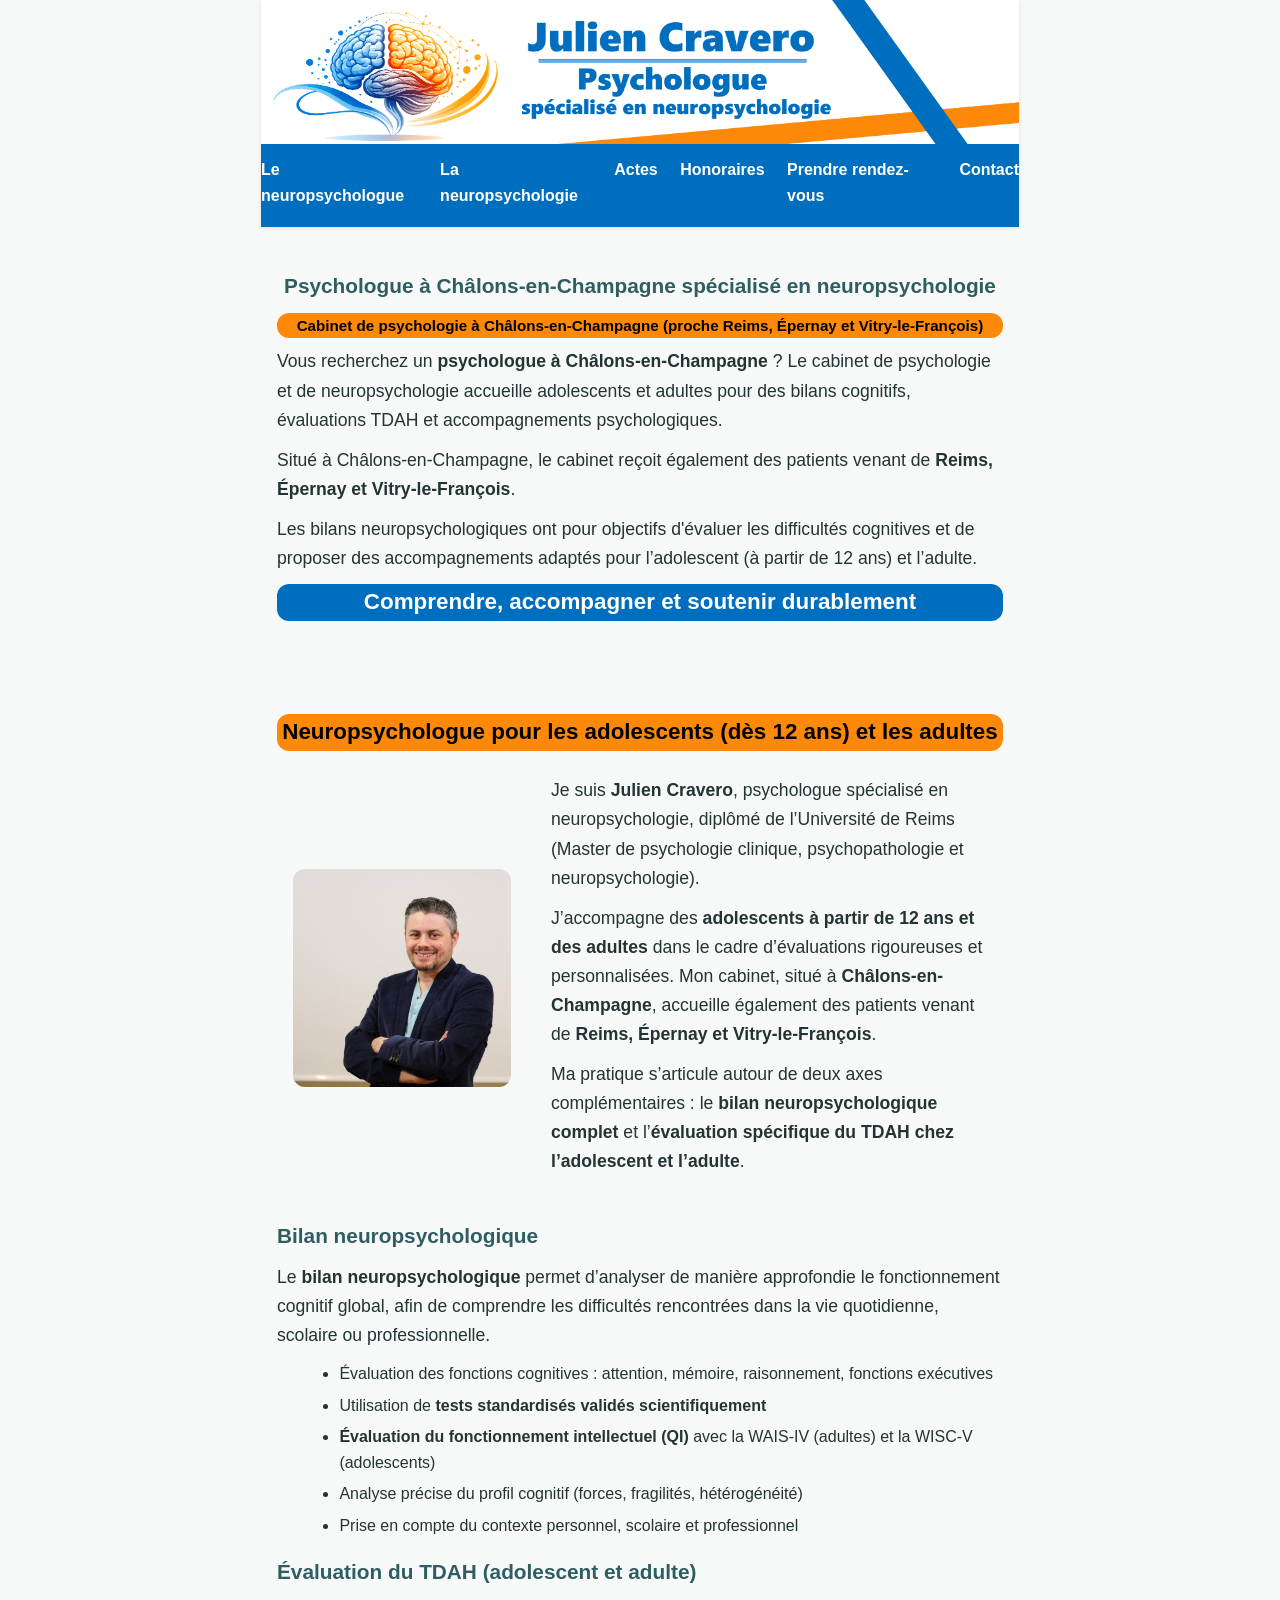
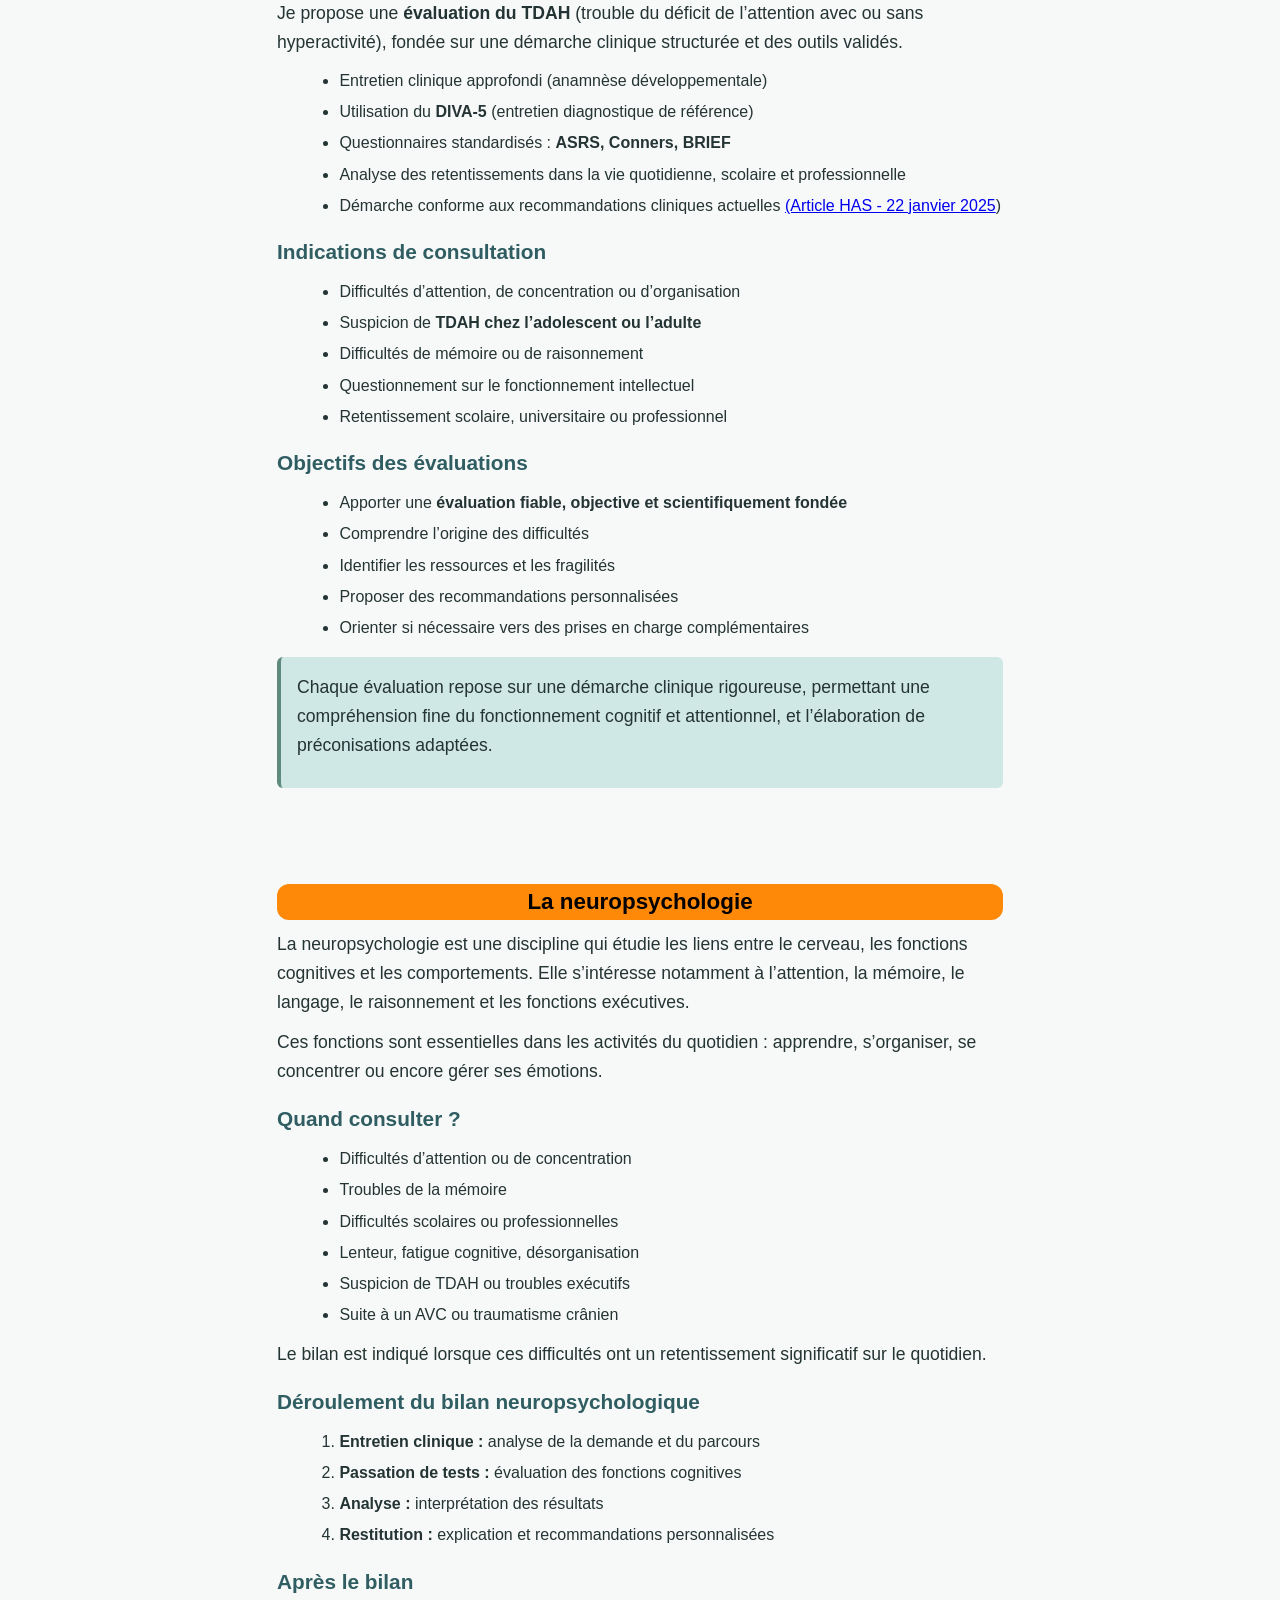
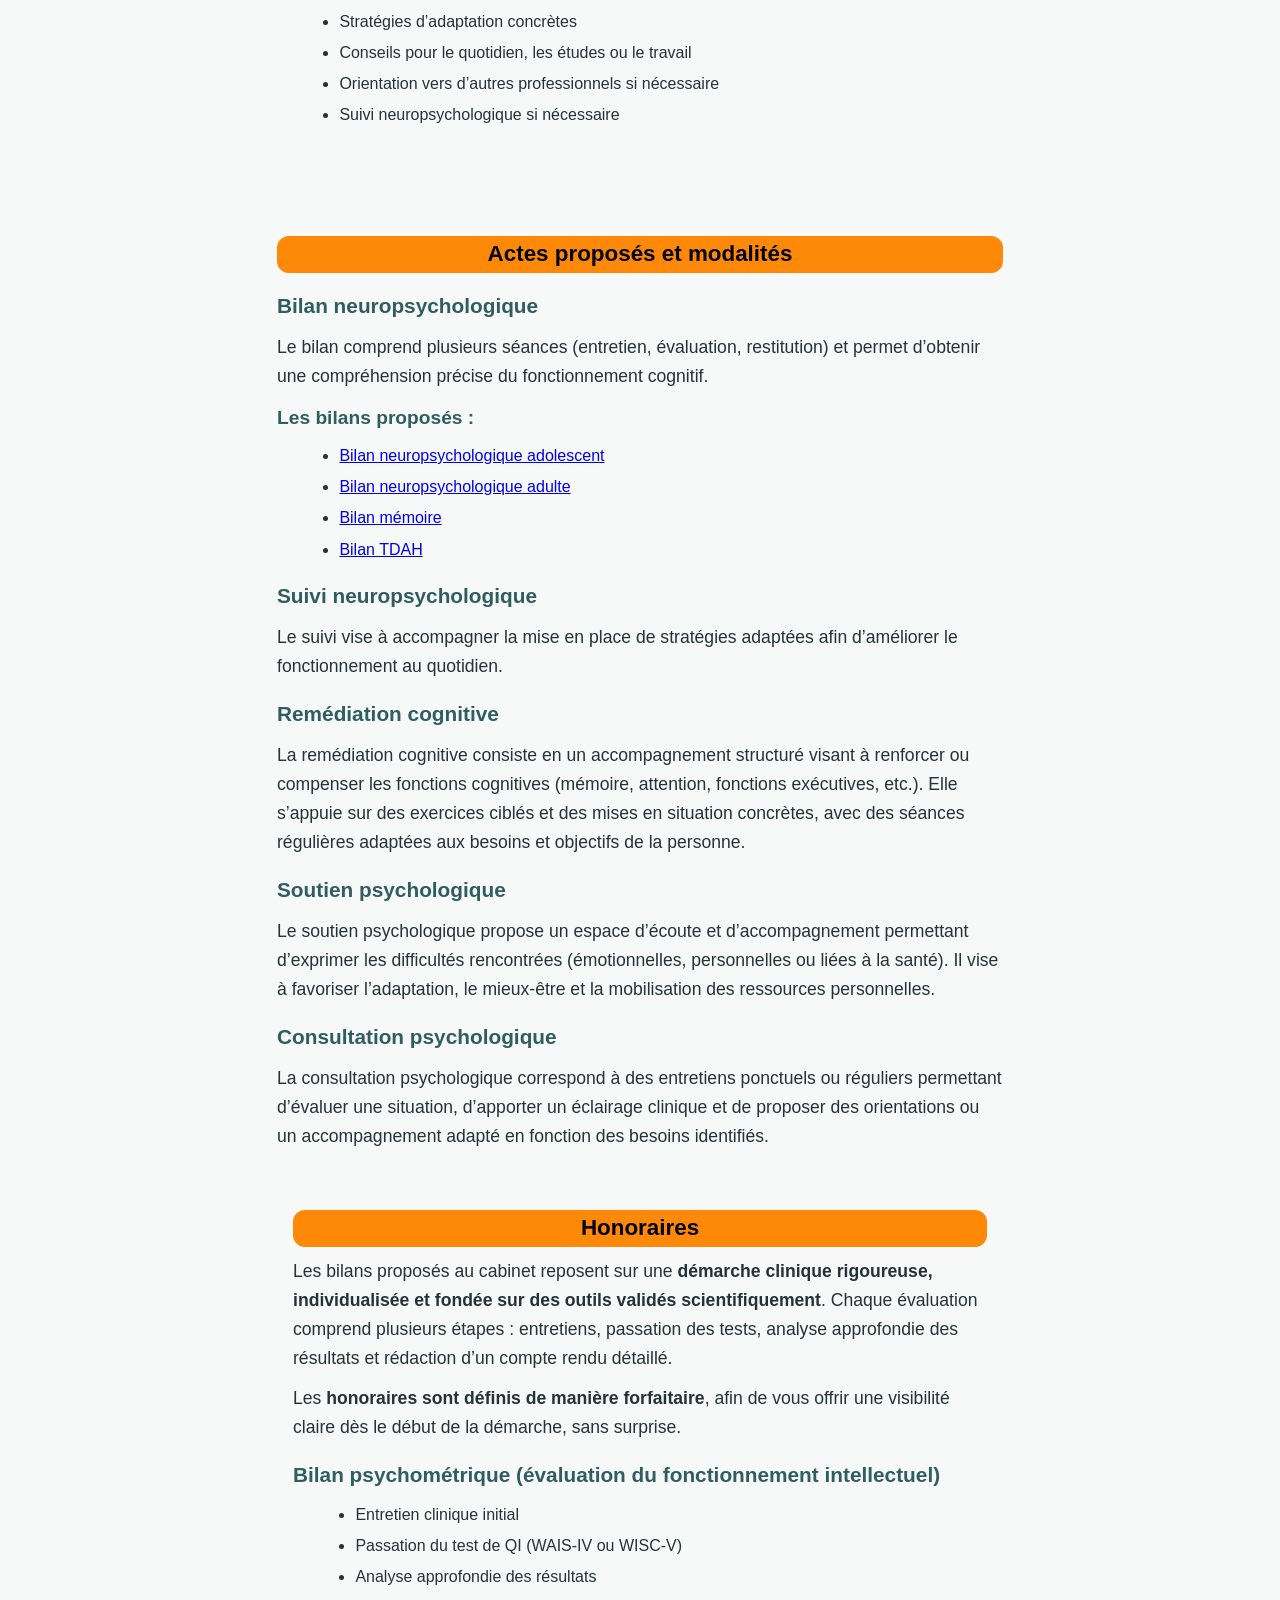
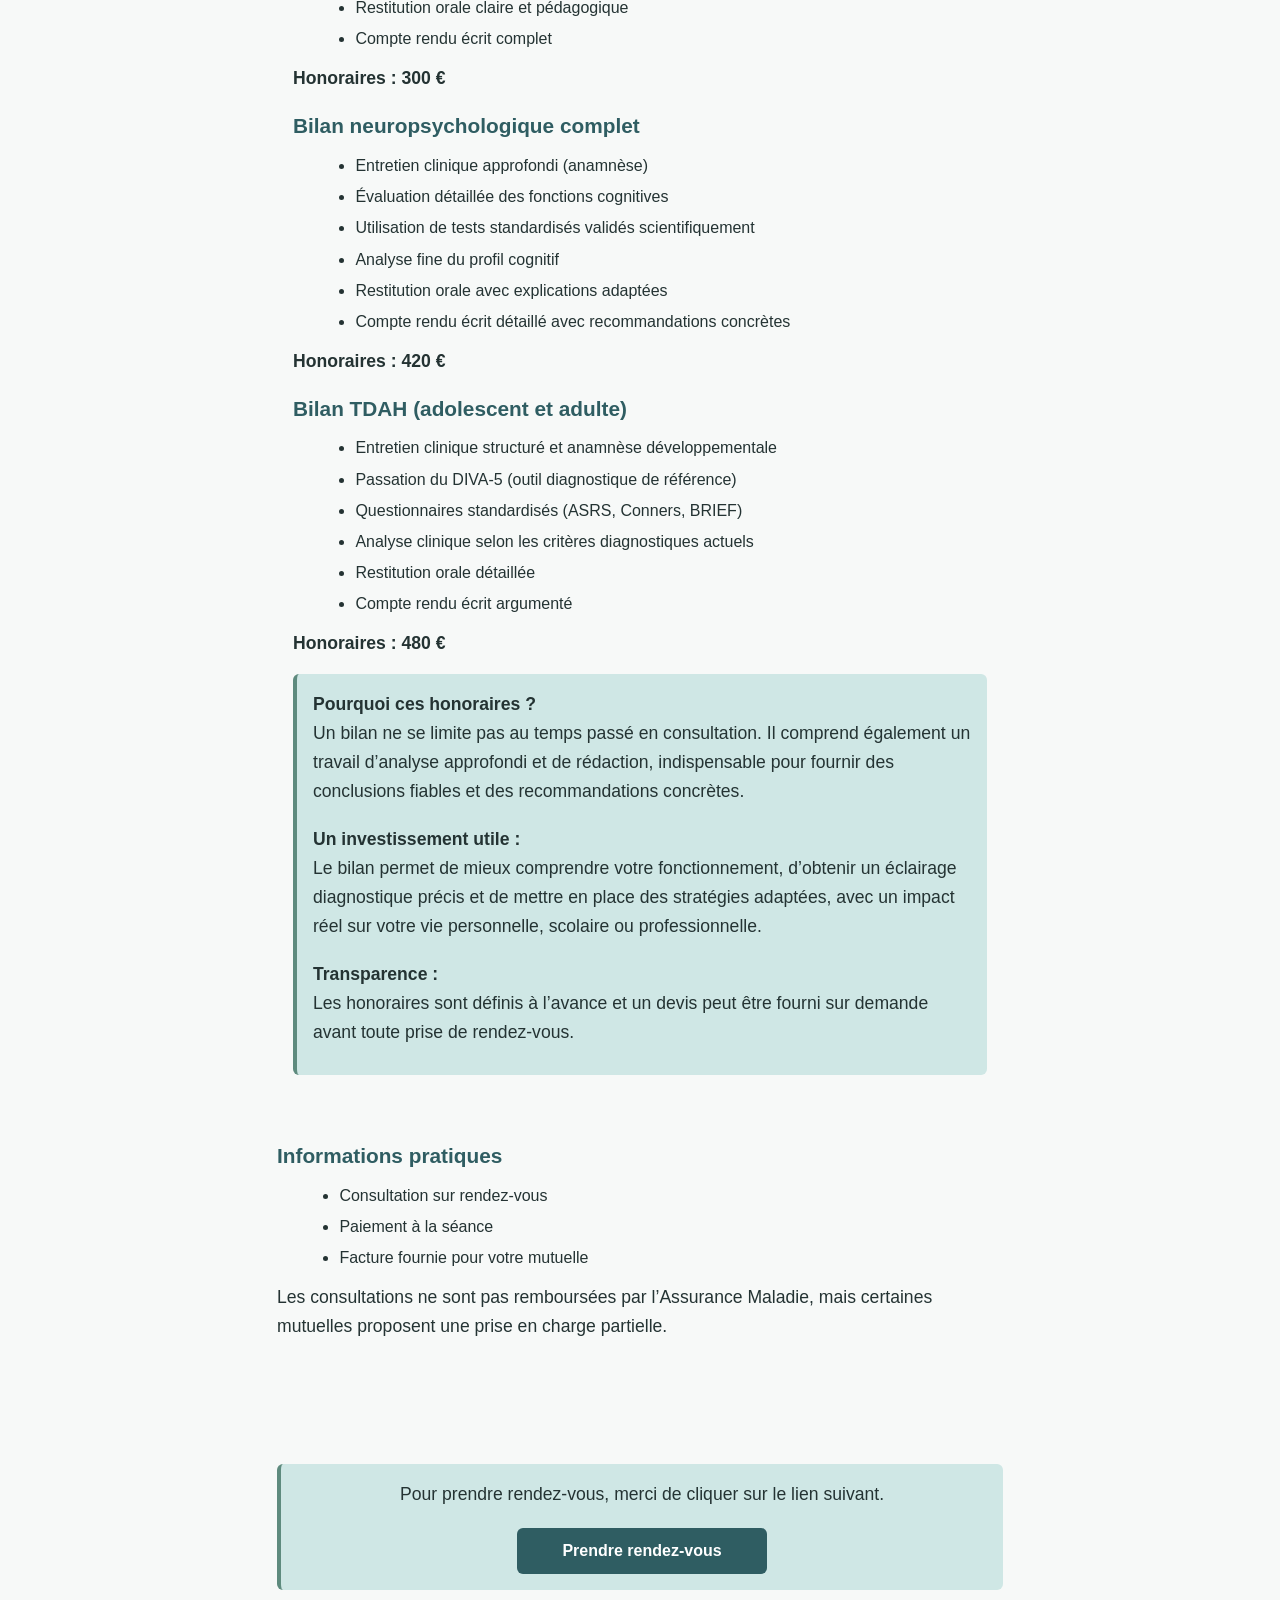
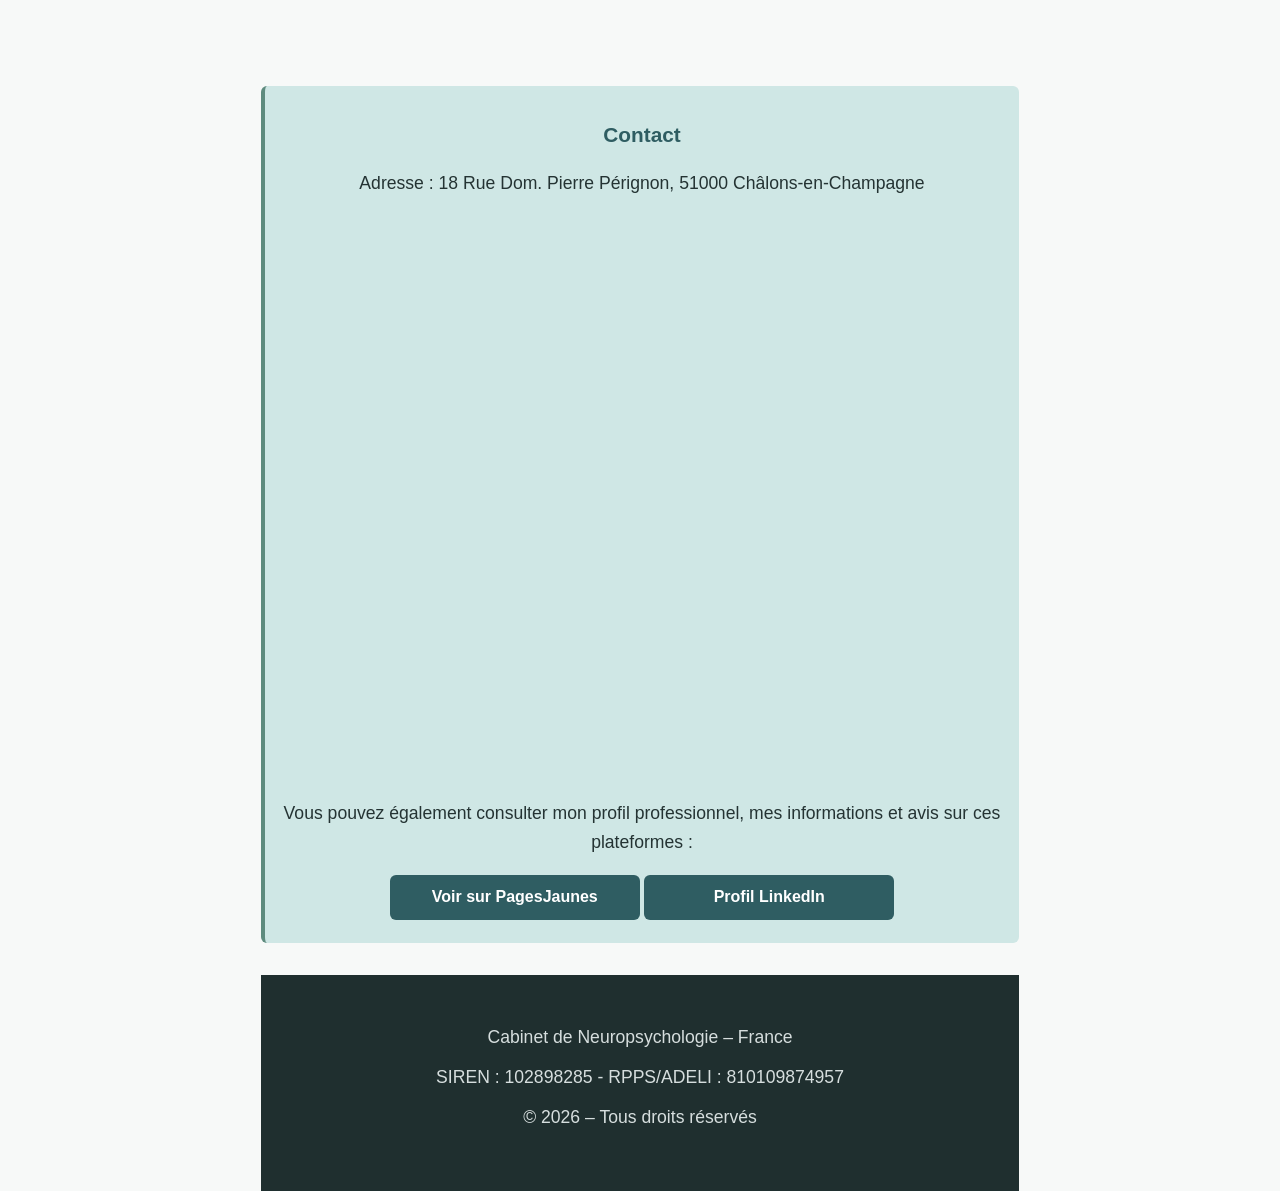
==== index.html @ 2d6869f6 "Update index.html" ====
<!DOCTYPE html>
<html lang="fr">

<head>
<meta charset="UTF-8" />
<meta name="viewport" content="width=device-width, initial-scale=1.0" />

<title>Psychologue Châlons-en-Champagne – Neuropsychologue</title>
<link rel="icon" href="/cabinet/images/Psychologue_Cravero_favicon.ico" type="image/x-icon">
<meta name="description" content="Psychologue à Châlons-en-Champagne. Neuropsychologue, bilan cognitif, TDAH, accompagnement adulte et adolescent. Rendez-vous rapide.">
<meta name="geo.region" content="FR-51">
<meta name="geo.placename" content="Châlons-en-Champagne">
<meta name="robots" content="index, follow">
<link rel="canonical" href="https://neuropsy-cravero.github.io/cabinet/">

<script type="application/ld+json">
{
  "@context": "https://schema.org",
  "@type": ["MedicalBusiness", "Psychologist"],

  "@id": "https://neuropsy-cravero.github.io/cabinet/#cabinet",

  "name": "Cabinet Cravero",
  "url": "https://neuropsy-cravero.github.io/cabinet/",
  "image": "https://neuropsy-cravero.github.io/cabinet/assets/photo-cabinet.jpg",

  "description": "Cabinet de neuropsychologie à Châlons-en-Champagne. Bilan neuropsychologique enfant et adulte, bilan cognitif, diagnostic TDAH, thérapie TCC.",

  "telephone": "+33654451069",

  "address": {
    "@type": "PostalAddress",
    "streetAddress": "18 rue Dom. Pérignon",
    "addressLocality": "Châlons-en-Champagne",
    "postalCode": "51000",
    "addressRegion": "Grand Est",
    "addressCountry": "FR"
  },

  "geo": {
    "@type": "GeoCoordinates",
    "latitude": 48.9566,
    "longitude": 4.3672
  },

  "areaServed": [
    {
      "@type": "AdministrativeArea",
      "name": "Marne"
    },
    {
      "@type": "City",
      "name": "Châlons-en-Champagne"
    },
    {
      "@type": "City",
      "name": "Reims"
    },
    {
      "@type": "City",
      "name": "Épernay"
    },
    {
      "@type": "City",
      "name": "Vitry-le-François"
    }
  ],

  "medicalSpecialty": [
    "Neuropsychologie",
    "Psychologie",
    "Thérapie cognitivo-comportementale"
  ],

  "makesOffer": [
    {
      "@type": "MedicalProcedure",
      "name": "Bilan neuropsychologique enfant",
      "areaServed": "Châlons-en-Champagne"
    },
    {
      "@type": "MedicalProcedure",
      "name": "Bilan neuropsychologique adolescent",
      "areaServed": "Châlons-en-Champagne"
    },
    {
      "@type": "MedicalProcedure",
      "name": "Bilan neuropsychologique adulte",
      "areaServed": "Châlons-en-Champagne"
    },
    {
      "@type": "MedicalProcedure",
      "name": "Bilan cognitif",
      "areaServed": "Châlons-en-Champagne"
    },
    {
      "@type": "MedicalProcedure",
      "name": "Diagnostic TDAH",
      "areaServed": "Châlons-en-Champagne"
    }
  ],

  "hasMap": "https://www.google.com/maps?q=18+rue+Dom+Perignon+51000+Chalons-en-Champagne",

  "openingHoursSpecification": [
    {
      "@type": "OpeningHoursSpecification",
      "dayOfWeek": [
        "Monday",
        "Tuesday",
        "Wednesday",
        "Thursday",
        "Friday"
      ],
      "opens": "08:00",
      "closes": "17:00"
    }
  ],

  "priceRange": "€€",

  "sameAs": [
    "https://share.google/ZRv7o9dWCqA2Sswyi",
    "https://www.linkedin.com/in/julien-cravero-80a19013a/",
    "https://www.pagesjaunes.fr/pros/64871625",
    "https://perfactive.fr/julien-cravero/new?location=8620294"
  ]
}
</script>

<link rel="stylesheet" href="scripts/style.css">

</head>

<body>

<header>
  <div class="banner">
    <img src="Banner_v05.png" alt="Psychologue Châlons-en-Champagne – Julien Cravero neuropsychologue">
  </div>

  <nav aria-label="Navigation principale">
    <button class="nav-toggle" aria-label="Menu">&#9776;</button>
    <ul>
      <li><a href="#presentation">Le neuropsychologue</a></li>
      <li><a href="#neuropsy">La neuropsychologie</a></li>
      <li><a href="#actes">Actes</a></li>
      <li><a href="#Honoraires">Honoraires</a></li>
      <li><a href="#rdv">Prendre rendez-vous</a></li>
      <li><a href="#contact">Contact</a></li>
    </ul>
  </nav>
</header>

<main>

<!-- HERO -->
<section class="hero">
  <div class="container">
    <h1>Psychologue à Châlons-en-Champagne spécialisé en neuropsychologie</h1>
    <h2 style="font-size:0.95rem;">Cabinet de psychologie à Châlons-en-Champagne (proche Reims, Épernay et Vitry-le-François)</h2>
<p style="text-align:left;">
Vous recherchez un <strong>psychologue à Châlons-en-Champagne</strong> ?
Le cabinet de psychologie et de neuropsychologie accueille adolescents et adultes pour des bilans cognitifs, évaluations TDAH et accompagnements psychologiques.
</p>

<p style="text-align:left;">
Situé à Châlons-en-Champagne, le cabinet reçoit également des patients venant de <strong>Reims, Épernay et Vitry-le-François</strong>.
</p>
    <p style="text-align:left;">
      Les bilans neuropsychologiques ont pour objectifs d'évaluer les difficultés cognitives et de proposer des accompagnements adaptés pour l’adolescent (à partir de 12 ans) et l’adulte.
    </p>

    <h2 style="background:#006EBF;color:white;">Comprendre, accompagner et soutenir durablement</h2>
  </div>
</section>

<section id="presentation">
  <div class="container">
<h2 style="text-align: center;">Neuropsychologue pour les adolescents (dès 12 ans) et les adultes</h2>
      <div class="container presentation-flex">

    <!-- Image -->
    <div class="presentation-image">
      <img src="images/Julien Cravero - Profil.jpg" alt="Cabinet de neuropsychologie Julien Cravero">
    </div>

    <!-- Texte -->
    <div class="presentation-text">

      <p>Je suis <strong>Julien Cravero</strong>, psychologue spécialisé en neuropsychologie, diplômé de l’Université de Reims (Master de psychologie clinique, psychopathologie et neuropsychologie).</p>

      <p>J’accompagne des <strong>adolescents à partir de 12 ans et des adultes</strong> dans le cadre d’évaluations rigoureuses et personnalisées. Mon cabinet, situé à <strong>Châlons-en-Champagne</strong>, accueille également des patients venant de <strong>Reims, Épernay et Vitry-le-François</strong>.</p>

      <p>Ma pratique s’articule autour de deux axes complémentaires : le <strong>bilan neuropsychologique complet</strong> et l’<strong>évaluation spécifique du TDAH chez l’adolescent et l’adulte</strong>.</p>
    </div>

  </div>

    <h3>Bilan neuropsychologique</h3>
    <p>Le <strong>bilan neuropsychologique</strong> permet d’analyser de manière approfondie le fonctionnement cognitif global, afin de comprendre les difficultés rencontrées dans la vie quotidienne, scolaire ou professionnelle.</p>

    <ul>
      <li>Évaluation des fonctions cognitives : attention, mémoire, raisonnement, fonctions exécutives</li>
      <li>Utilisation de <strong>tests standardisés validés scientifiquement</strong></li>
      <li><strong>Évaluation du fonctionnement intellectuel (QI)</strong> avec la WAIS-IV (adultes) et la WISC-V (adolescents)</li>
      <li>Analyse précise du profil cognitif (forces, fragilités, hétérogénéité)</li>
      <li>Prise en compte du contexte personnel, scolaire et professionnel</li>
    </ul>

    <h3>Évaluation du TDAH (adolescent et adulte)</h3>
    <p>Je propose une <strong>évaluation du TDAH</strong> (trouble du déficit de l’attention avec ou sans hyperactivité), fondée sur une démarche clinique structurée et des outils validés.</p>

    <ul>
      <li>Entretien clinique approfondi (anamnèse développementale)</li>
      <li>Utilisation du <strong>DIVA-5</strong> (entretien diagnostique de référence)</li>
      <li>Questionnaires standardisés : <strong>ASRS, Conners, BRIEF</strong></li>
      <li>Analyse des retentissements dans la vie quotidienne, scolaire et professionnelle</li>
      <li>Démarche conforme aux recommandations cliniques actuelles <a href="https://www.has-sante.fr/jcms/c_2025618/fr/trouble-deficit-de-l-attention-avec-ou-sans-hyperactivite-tdah-reperer-la-souffrance-accompagner-l-enfant-et-la-famille-questions-/-reponses" target="_blank">(Article HAS - 22 janvier 2025</a>)</li>
    </ul>

    <h3>Indications de consultation</h3>
    <ul>
      <li>Difficultés d’attention, de concentration ou d’organisation</li>
      <li>Suspicion de <strong>TDAH chez l’adolescent ou l’adulte</strong></li>
      <li>Difficultés de mémoire ou de raisonnement</li>
      <li>Questionnement sur le fonctionnement intellectuel</li>
      <li>Retentissement scolaire, universitaire ou professionnel</li>
    </ul>

    <h3>Objectifs des évaluations</h3>
    <ul>
      <li>Apporter une <strong>évaluation fiable, objective et scientifiquement fondée</strong></li>
      <li>Comprendre l’origine des difficultés</li>
      <li>Identifier les ressources et les fragilités</li>
      <li>Proposer des recommandations personnalisées</li>
      <li>Orienter si nécessaire vers des prises en charge complémentaires</li>
    </ul>

    <div class="highlight">
      <p style="text-align:left;">Chaque évaluation repose sur une démarche clinique rigoureuse, permettant une compréhension fine du fonctionnement cognitif et attentionnel, et l’élaboration de préconisations adaptées.</p>
    </div>
  </div>
</section>

<!-- NEUROPSY -->
<section id="neuropsy">
  <div class="container">
    <h2>La neuropsychologie</h2>
    <p>La neuropsychologie est une discipline qui étudie les liens entre le cerveau, les fonctions cognitives et les comportements. Elle s’intéresse notamment à l’attention, la mémoire, le langage, le raisonnement et les fonctions exécutives.</p>
    <p>Ces fonctions sont essentielles dans les activités du quotidien : apprendre, s’organiser, se concentrer ou encore gérer ses émotions.</p>
    <h3>Quand consulter ?</h3>
    <ul>
      <li>Difficultés d’attention ou de concentration</li>
      <li>Troubles de la mémoire</li>
      <li>Difficultés scolaires ou professionnelles</li>
      <li>Lenteur, fatigue cognitive, désorganisation</li>
      <li>Suspicion de TDAH ou troubles exécutifs</li>
      <li>Suite à un AVC ou traumatisme crânien</li>
    </ul>
    <p>Le bilan est indiqué lorsque ces difficultés ont un retentissement significatif sur le quotidien.</p>
    <h3>Déroulement du bilan neuropsychologique</h3>
    <ol>
      <li><strong>Entretien clinique :</strong> analyse de la demande et du parcours</li>
      <li><strong>Passation de tests :</strong> évaluation des fonctions cognitives</li>
      <li><strong>Analyse :</strong> interprétation des résultats</li>
      <li><strong>Restitution :</strong> explication et recommandations personnalisées</li>
    </ol>
    <h3>Après le bilan</h3>
    <ul>
      <li>Stratégies d’adaptation concrètes</li>
      <li>Conseils pour le quotidien, les études ou le travail</li>
      <li>Orientation vers d’autres professionnels si nécessaire</li>
      <li>Suivi neuropsychologique si nécessaire</li>
    </ul>
  </div>
</section>

<!-- TARIFS -->
<section id="actes">
  <div class="container">
    <h2>Actes proposés et modalités</h2>

    <h3>Bilan neuropsychologique</h3>
    <p>Le bilan comprend plusieurs séances (entretien, évaluation, restitution) et permet d’obtenir une compréhension précise du fonctionnement cognitif.</p>
    <h4>Les bilans proposés :</h4>
    <ul>
      <li><a href="pages/bilan-neuropsy-adolescent.html" class="btn-rdv">Bilan neuropsychologique adolescent</a></li>
      <li><a href="pages/bilan-neuropsy-adulte.html" class="btn-rdv">Bilan neuropsychologique adulte</a></li>
      <li><a href="pages/bilan-neuropsy-memoire.html" class="btn-rdv">Bilan mémoire</a></li>
      <li><a href="pages/bilan-neuropsy-TDAH.html" class="btn-rdv">Bilan TDAH</a></li>
    </ul>

    <h3>Suivi neuropsychologique</h3>
    <p>Le suivi vise à accompagner la mise en place de stratégies adaptées afin d’améliorer le fonctionnement au quotidien.</p>

    <h3>Remédiation cognitive</h3>
    <p>La remédiation cognitive consiste en un accompagnement structuré visant à renforcer ou compenser les fonctions cognitives (mémoire, attention, fonctions exécutives, etc.). Elle s’appuie sur des exercices ciblés et des mises en situation concrètes, avec des séances régulières adaptées aux besoins et objectifs de la personne.</p>

    <h3>Soutien psychologique</h3>
    <p>Le soutien psychologique propose un espace d’écoute et d’accompagnement permettant d’exprimer les difficultés rencontrées (émotionnelles, personnelles ou liées à la santé). Il vise à favoriser l’adaptation, le mieux-être et la mobilisation des ressources personnelles.</p>

    <h3>Consultation psychologique</h3>
    <p>La consultation psychologique correspond à des entretiens ponctuels ou réguliers permettant d’évaluer une situation, d’apporter un éclairage clinique et de proposer des orientations ou un accompagnement adapté en fonction des besoins identifiés.</p>

<section id="Honoraires">
  <div class="container">
<h2>Honoraires</h2>

<p>Les bilans proposés au cabinet reposent sur une <strong>démarche clinique rigoureuse, individualisée et fondée sur des outils validés scientifiquement</strong>. Chaque évaluation comprend plusieurs étapes : entretiens, passation des tests, analyse approfondie des résultats et rédaction d’un compte rendu détaillé.</p>

<p>Les <strong>honoraires sont définis de manière forfaitaire</strong>, afin de vous offrir une visibilité claire dès le début de la démarche, sans surprise.</p>

<h3>Bilan psychométrique (évaluation du fonctionnement intellectuel)</h3>
<ul>
  <li>Entretien clinique initial</li>
  <li>Passation du test de QI (WAIS-IV ou WISC-V)</li>
  <li>Analyse approfondie des résultats</li>
  <li>Restitution orale claire et pédagogique</li>
  <li>Compte rendu écrit complet</li>
</ul>
<p><strong>Honoraires : 300 €</strong></p>

<h3>Bilan neuropsychologique complet</h3>
<ul>
  <li>Entretien clinique approfondi (anamnèse)</li>
  <li>Évaluation détaillée des fonctions cognitives</li>
  <li>Utilisation de tests standardisés validés scientifiquement</li>
  <li>Analyse fine du profil cognitif</li>
  <li>Restitution orale avec explications adaptées</li>
  <li>Compte rendu écrit détaillé avec recommandations concrètes</li>
</ul>
<p><strong>Honoraires : 420 €</strong></p>

<h3>Bilan TDAH (adolescent et adulte)</h3>
<ul>
  <li>Entretien clinique structuré et anamnèse développementale</li>
  <li>Passation du DIVA-5 (outil diagnostique de référence)</li>
  <li>Questionnaires standardisés (ASRS, Conners, BRIEF)</li>
  <li>Analyse clinique selon les critères diagnostiques actuels</li>
  <li>Restitution orale détaillée</li>
  <li>Compte rendu écrit argumenté</li>
</ul>
<p><strong>Honoraires : 480 €</strong></p>

<div class="highlight">
  <p style="text-align:left;"><strong>Pourquoi ces honoraires ?</strong><br>
  Un bilan ne se limite pas au temps passé en consultation. Il comprend également un travail d’analyse approfondi et de rédaction, indispensable pour fournir des conclusions fiables et des recommandations concrètes.</p>

  <p style="text-align:left;"><strong>Un investissement utile :</strong><br>
  Le bilan permet de mieux comprendre votre fonctionnement, d’obtenir un éclairage diagnostique précis et de mettre en place des stratégies adaptées, avec un impact réel sur votre vie personnelle, scolaire ou professionnelle.</p>

  <p style="text-align:left;"><strong>Transparence :</strong><br>
  Les honoraires sont définis à l’avance et un devis peut être fourni sur demande avant toute prise de rendez-vous.</p>
</div>
</div></section>

    <h3>Informations pratiques</h3>
    <ul>
      <li>Consultation sur rendez-vous</li>
      <li>Paiement à la séance</li>
      <li>Facture fournie pour votre mutuelle</li>
    </ul>

    <p>Les consultations ne sont pas remboursées par l’Assurance Maladie, mais certaines mutuelles proposent une prise en charge partielle.</p>

  </div>
</section>

  <section id="rdv">
    <div class="container">
        <div class="highlight">
      <p>Pour prendre rendez-vous, merci de cliquer sur le lien suivant.</p>
      <a href="https://perfactive.fr/neuropsychologue/chalons-en-champagne/julien-cravero" target="_blank" rel="noopener noreferrer" class="btn-rdv">Prendre rendez-vous</a>
        </div>
    </div>
  </section>

<!-- CONTACT -->
<section id="contact">
  <div class="highlight">
    <h3>Contact</h3>
    <p>Adresse : 18 Rue Dom. Pierre Pérignon, 51000 Châlons-en-Champagne</p>
    <div style="width:100%; max-width:600px; position:relative; padding-bottom:75%;">
      <iframe
        src="https://www.google.com/maps/embed?pb=!1m14!1m8!1m3!1d83826.1611855049!2d4.322825!3d48.96172!3m2!1i1024!2i768!4f13.1!3m3!1m2!1s0x47ebdf8679a49ae9%3A0xdf5cf80e3b6902c6!2sCabinet%20Neuropsychologue%20Cravero!5e0!3m2!1sfr!2sfr!4v1775661170406!5m2!1sfr!2sfr"
        style="border:0; position:absolute; top:0; left:0; width:100%; height:100%;" allowfullscreen="" loading="lazy" referrerpolicy="no-referrer-when-downgrade">
      </iframe>



    </div>
<!-- Présence en ligne -->
<div style="margin-top:2rem; text-align:center;">

  <p>
    Vous pouvez également consulter mon profil professionnel, mes informations et avis sur ces plateformes :
  </p>

  <!-- Bouton PagesJaunes -->
  <a href="https://www.pagesjaunes.fr/pros/64871625"
     target="_blank"
     rel="noopener noreferrer"
     class="btn-rdv"
     style="margin:0.4rem 0;">
     Voir sur PagesJaunes
  </a>



  <!-- Bouton LinkedIn -->
  <a href="https://www.linkedin.com/in/julien-cravero-80a19013a"
     target="_blank"
     rel="noopener noreferrer"
     class="btn-rdv"
     style="margin:0.4rem 0;">
     Profil LinkedIn
  </a>
</div>
</div>
</section>

</main>

<footer>
  <div class="container">
    <p>Cabinet de Neuropsychologie – France</p>
    <p>SIREN : 102898285 - RPPS/ADELI : 810109874957</p>
    <p>© 2026 – Tous droits réservés</p>
  </div>
</footer>

<script src="scripts/toggle.js"></script>

</body>
</html>
---- scripts/style.css ----
:root {
  --primary:#2f5d62;
  --secondary:#5e8b7e;
  --accent:#cfe7e5;
  --light:#f7f9f8;
  --dark:#243333;
}

* {
  margin:0;
  box-sizing:border-box;
  font-family:"Segoe UI", Arial, sans-serif;
}

body {
  max-width:790px;
  margin:0 auto;
  padding:0 1rem;
  line-height:1.65;
  color:var(--dark);
  background:var(--light);
}

.container {
  max-width:780px;
  margin:auto;
  padding:1rem 1rem;
}

section {
  padding:2rem 0;
}

h1,h2,h3,h4 {
  color:var(--primary);
  margin-bottom:0.6rem;
}

h1 { font-size:clamp(1.2rem,4vw,1.3rem); }
h2 { 
	font-size:clamp(1.1rem,3.3vw,1.4rem);
	text-align:center !important;
	/*background:#FCB364;  orange clair */  
	background:#FE8807; /*orange banniere */
	color:black;
	border-radius:12px; /* 👈 arrondi des angles */
}
h3 { font-size:clamp(1rem,3vw,1.3rem); margin-top:1rem; }
h4 { font-size:clamp(1rem,2.5vw,1.2rem); margin-top:0.5rem; }

p {
  margin-bottom:0.7rem;
  font-size:clamp(0.95rem,2.5vw,1.1rem);
}

ul,ol {
  margin-left:1.4rem;
  margin-bottom:0.7rem;
}

li {
  margin-bottom:0.3rem;
}

/* HERO */
.hero {
  text-align:center;
  padding:1.6rem 0 1.2rem;
}

/* HIGHLIGHT BLOCK */
.highlight {
  background:var(--accent);
  padding:1rem;
  border-left:4px solid var(--secondary);
  border-radius:6px;
  margin-top:1rem;
  display:flex;
  flex-direction:column;
  align-items:center;
  text-align:center;
  gap:0.5rem;
}

/* HEADER & NAV */
header {
  position:sticky;
  top:0;
  z-index:100;
  background: rgba(255,255,255,0.95);
  backdrop-filter: blur(5px);
  box-shadow:0 1px 4px rgba(0,0,0,0.1);
}

nav {
  position:relative;
  background:#006EBF;
  min-height:50px;
  display:flex;
  align-items:center;
  justify-content:center;
}

nav ul {
  display:flex;
  justify-content:center;
  gap:1.4rem;
  list-style:none;
  padding:0.8rem 0;
  margin:0;
}

nav a {
  text-decoration:none;
  color:white;
  font-size:1rem;
  font-weight:600;
}
/*
 n *av a:hover,
nav a:focus-visible {
background-color:#fcb05f;
color:black;
outline:none;
padding:0.5rem;
}
*/
/* HAMBURGER */
.nav-toggle {
  display:none;
  position:absolute;
  right:1rem;
  top:50%;
  transform:translateY(-50%);
  background:none;
  border:none;
  font-size:1.8rem;
  color:white;
  cursor:pointer;
}

/* FOOTER */
footer {
  background:#1f2f2f;
  color:#d6dede;
  padding:2rem 1rem;
  font-size:0.85rem;
  text-align:center;
}

/* SCROLL OFFSET */
section[id] {
  scroll-margin-top: 180px;
}

/* BUTTON RDV */
.highlight .btn-rdv {
  display:inline-block;
  background-color:var(--primary);
  color:white;
  padding:0.6rem 1.2rem;
  border-radius:6px;
  text-decoration:none;
  font-weight:600;
  transition: background-color 0.3s ease;
  width:100%;
  max-width:250px;
  text-align:center;
}

.highlight .btn-rdv:hover,
.highlight .btn-rdv:focus {
  background-color:var(--secondary);
  outline:none;
}

/* BANNER IMAGE */
.banner img {
  width:100%;
  height:auto;
  object-fit:cover;
  display:block;
}

/* RESPONSIVE */
@media (max-width:900px) {
  .container { padding:0.8rem; }
}

@media (max-width:700px) {
  .nav-toggle { display:block; }
  nav ul {
    display:none;
    flex-direction:column;
    width:100%;
    background:#006EBF;
    position:absolute;
    top:100%;
    left:0;
  }

  nav ul.show {
    display:flex;
  }
  nav a {
    display:block;
    text-align:center;
    padding:0.8rem;
  }
  section[id] { scroll-margin-top:120px; }
/*
  h1 { font-size:clamp(1.4rem,5vw,1.8rem); }
  h2 { font-size:clamp(1.1rem,4vw,1.5rem);}
  h3 { font-size:clamp(0.95rem,3.5vw,1.2rem); }
  h4 { font-size:clamp(0.9rem,3vw,1.1rem); }
*/
h1, h2, h3, h4 {
  display: -webkit-box;
  -webkit-line-clamp: 2;
  -webkit-box-orient: vertical;
  overflow: hidden;
  line-height: 1.2;
}
  p { font-size:clamp(0.9rem,2.8vw,1rem); }
  .highlight .btn-rdv { max-width:100%; }
}

@media (max-width:400px) {
  nav a { font-size:0.95rem; }
}


.presentation-flex {
  display: flex;
  align-items: center;
  gap: 40px;
}

/* Image = 1/3 */
.presentation-image {
  flex: 1;
}

.presentation-image img {
  width: 100%;
  height: auto;
  border-radius: 12px;
  object-fit: cover;
}

/* Texte = 2/3 */
.presentation-text {
  flex: 2;
}

/* Responsive mobile */
@media (max-width: 768px) {
  .presentation-flex {
    flex-direction: column;
  }

  .presentation-image {
    order: 1; /* image en premier */
  }

  .presentation-text {
    order: 2;
  }
}
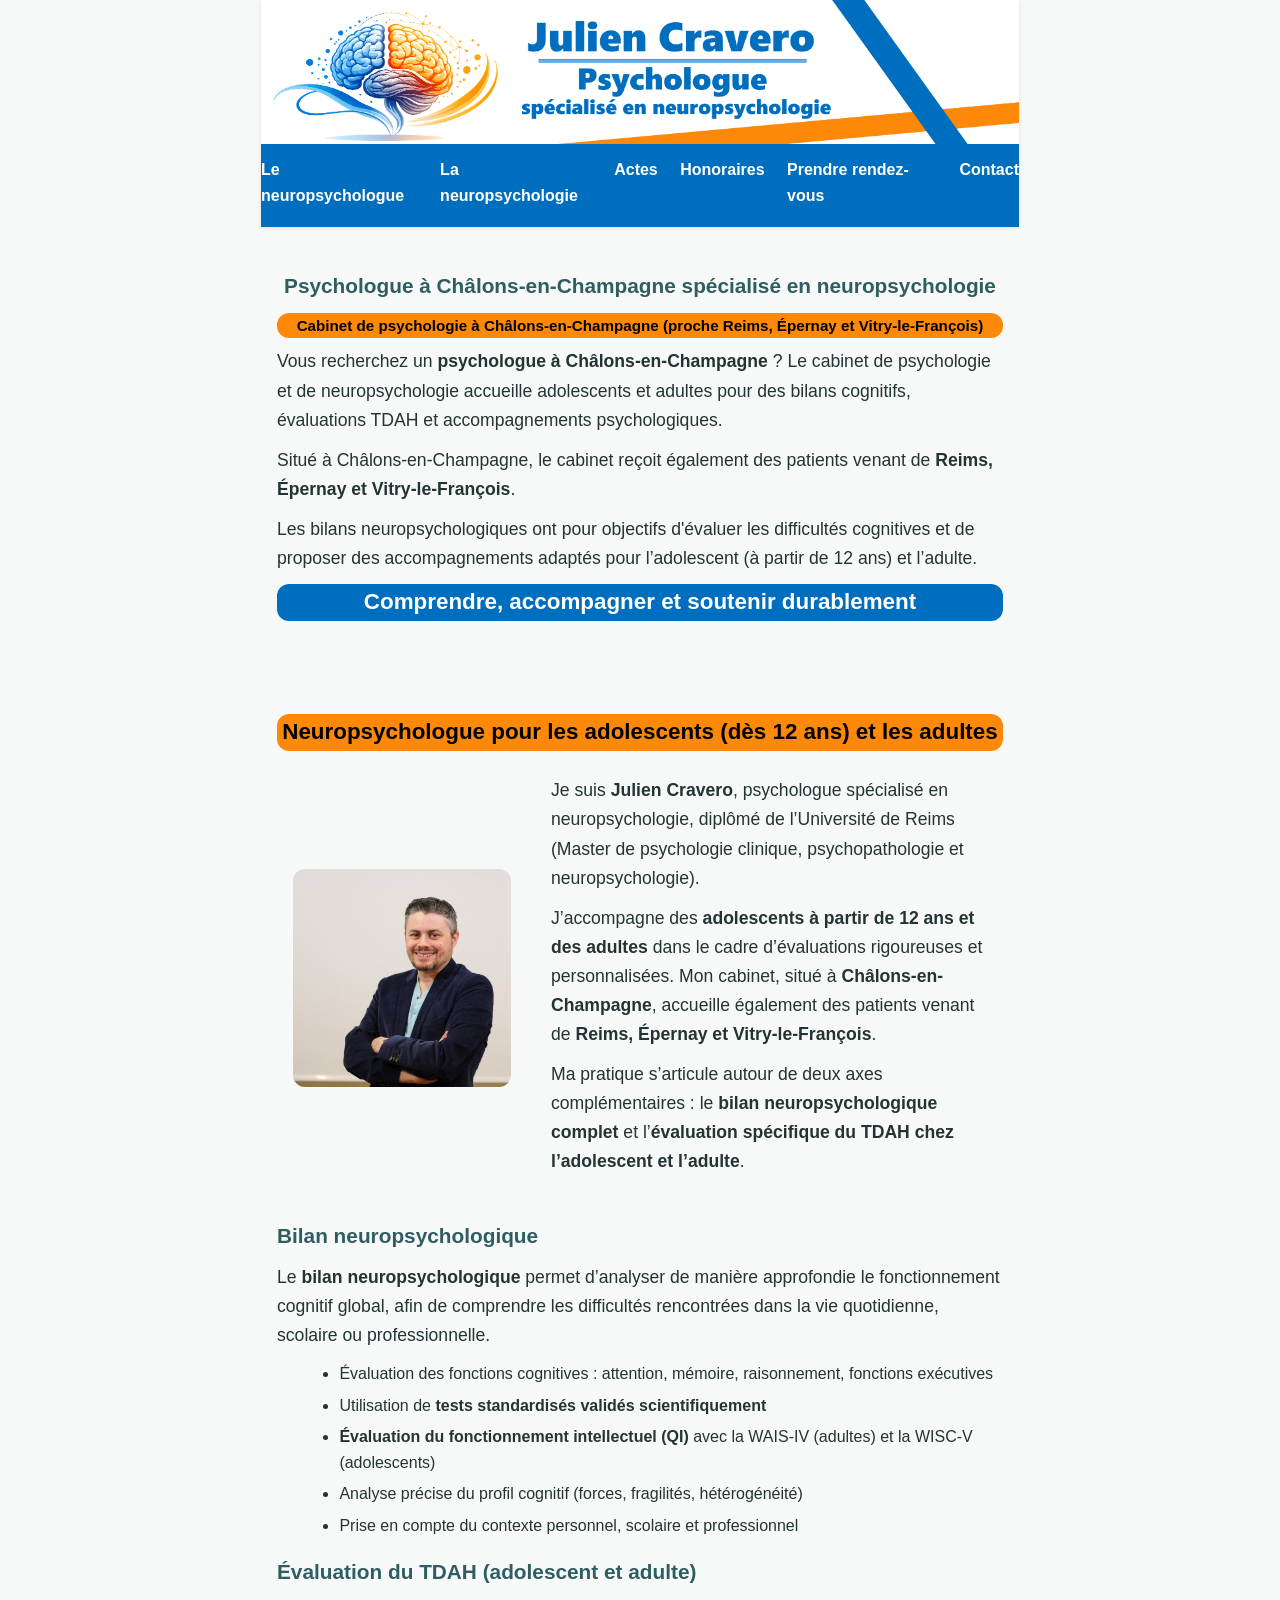
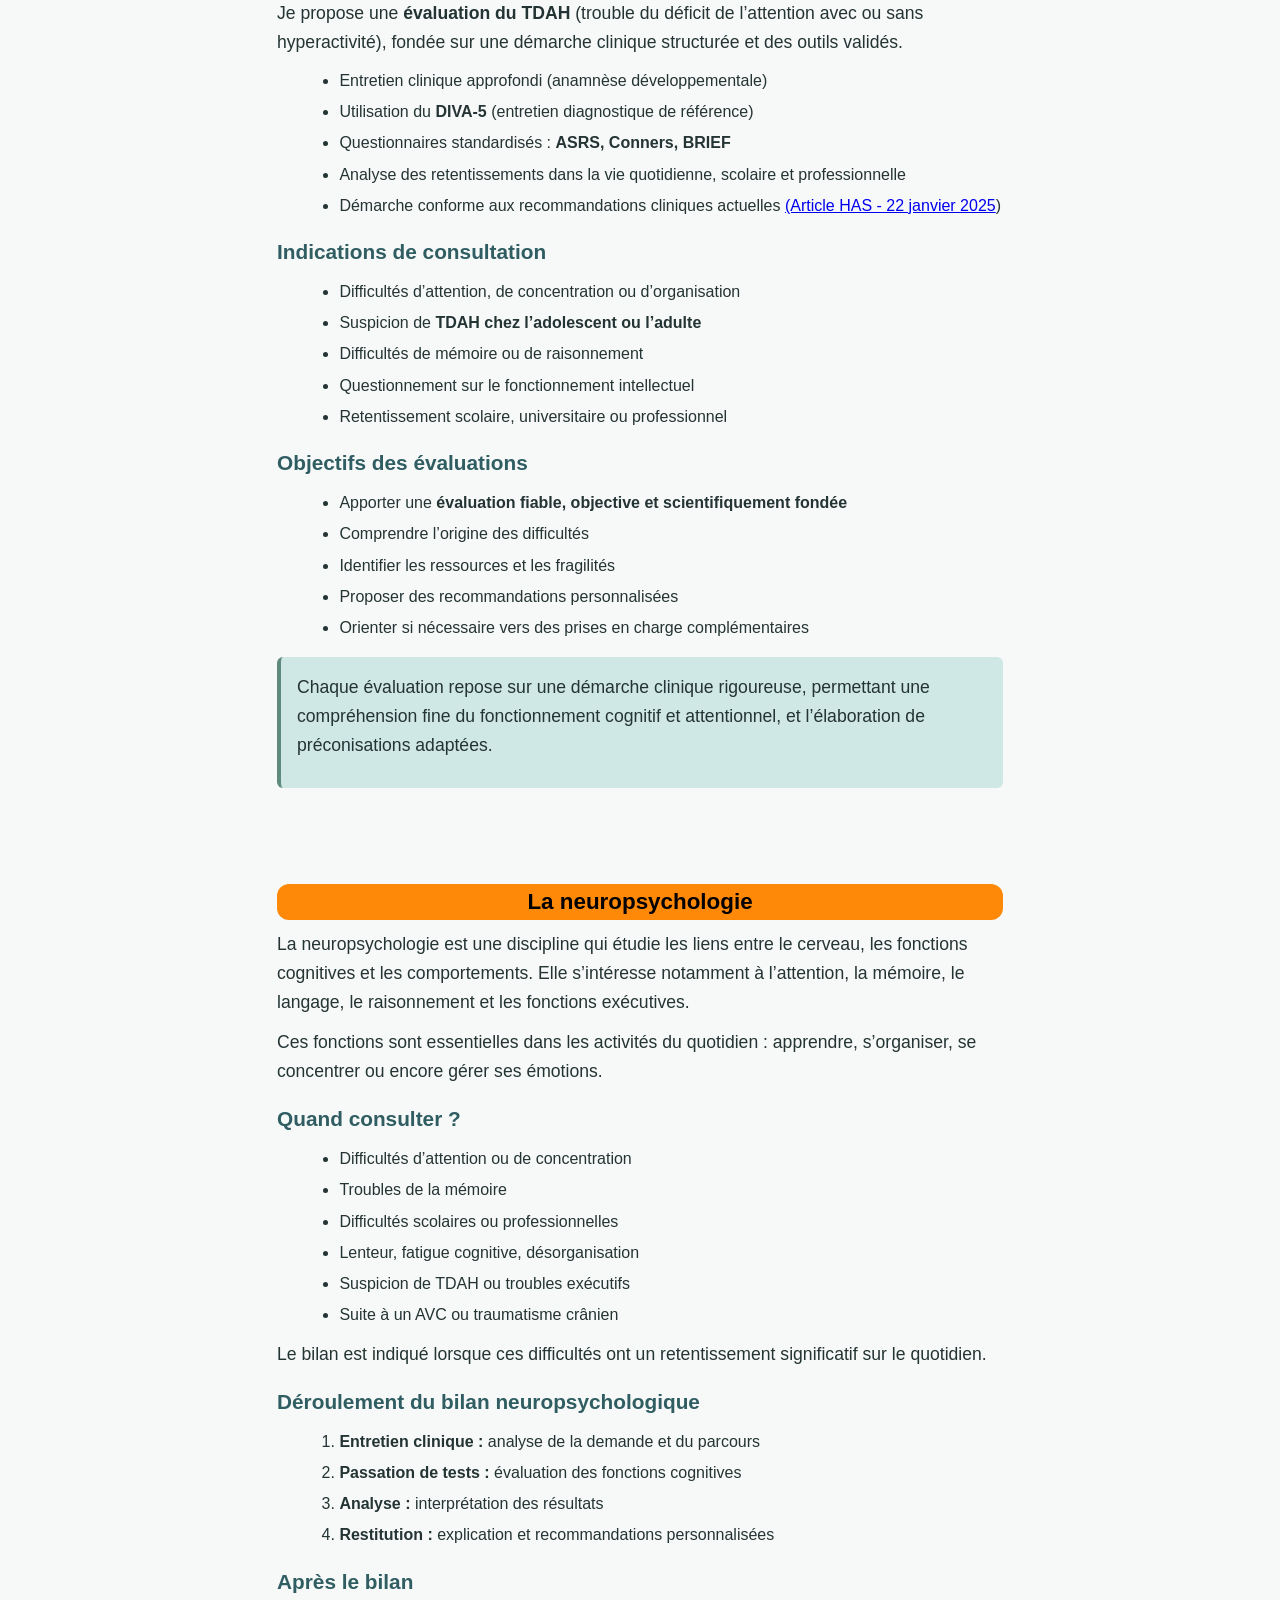
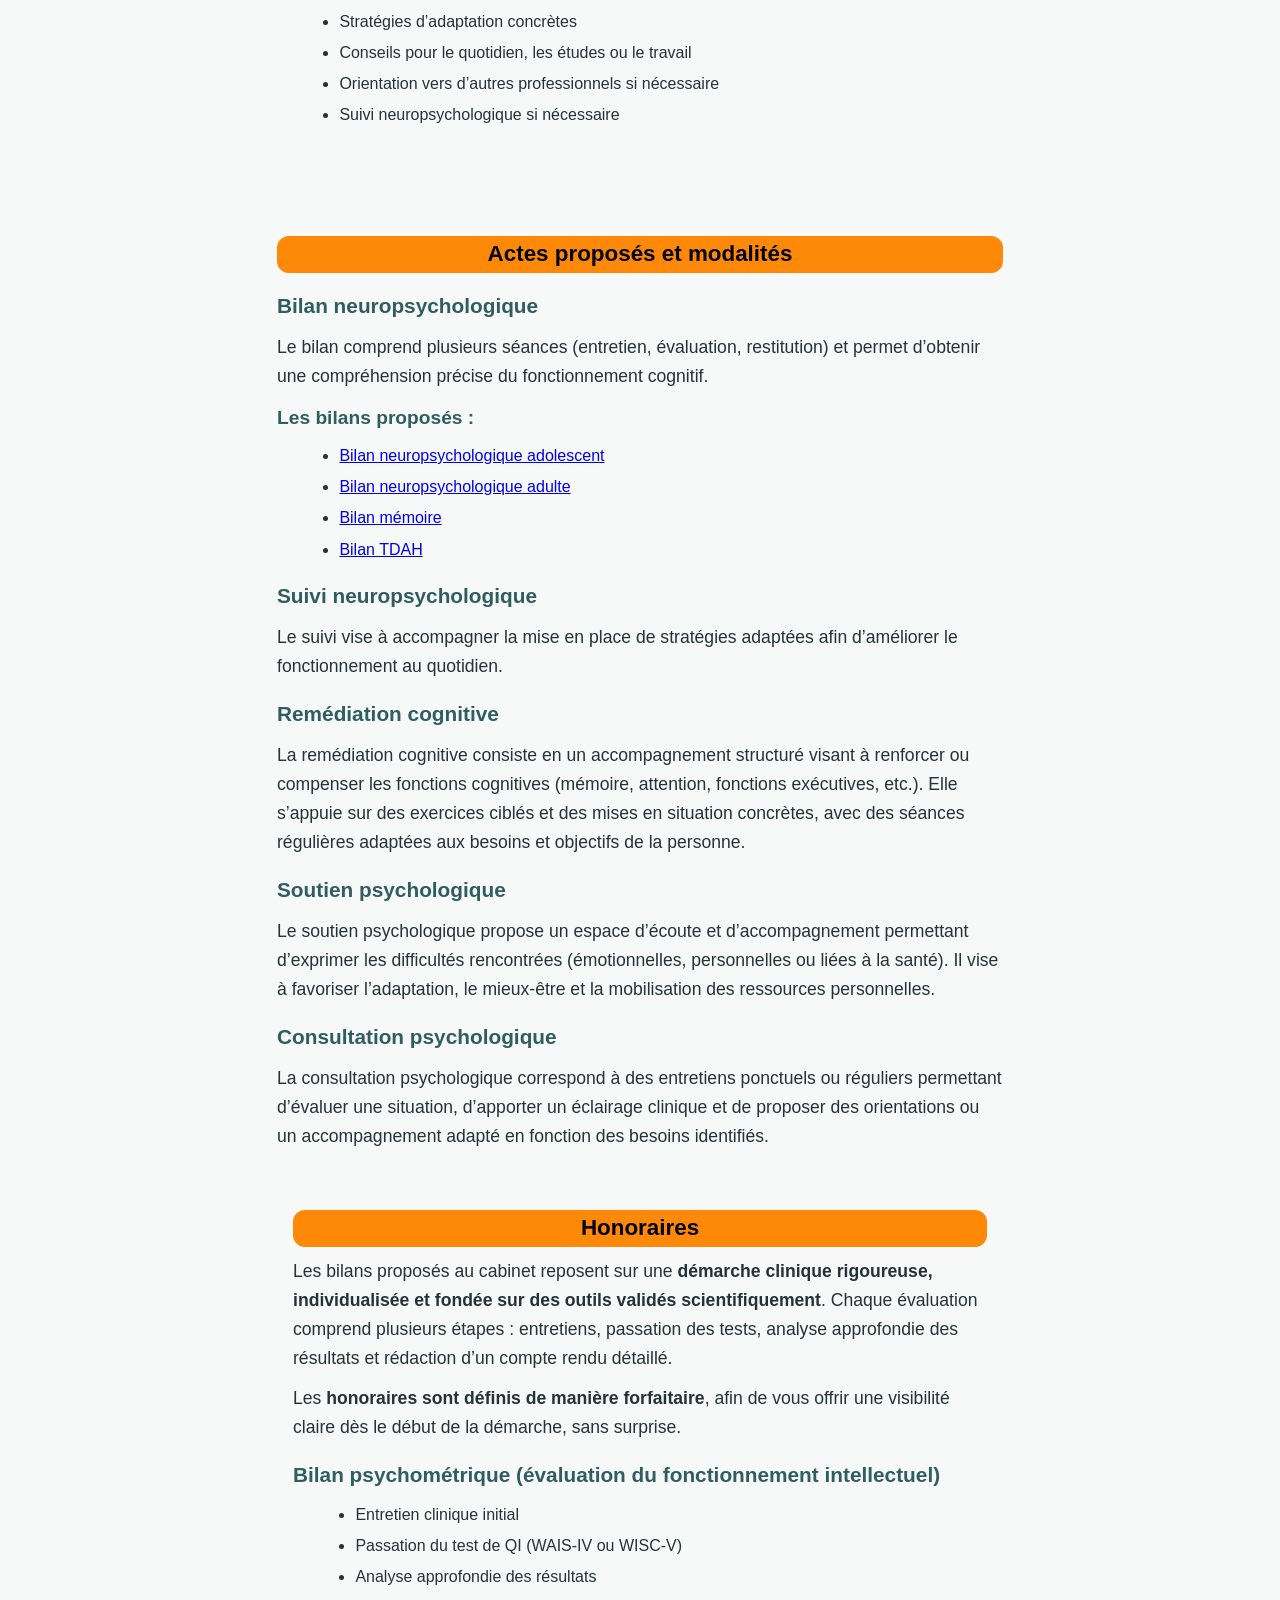
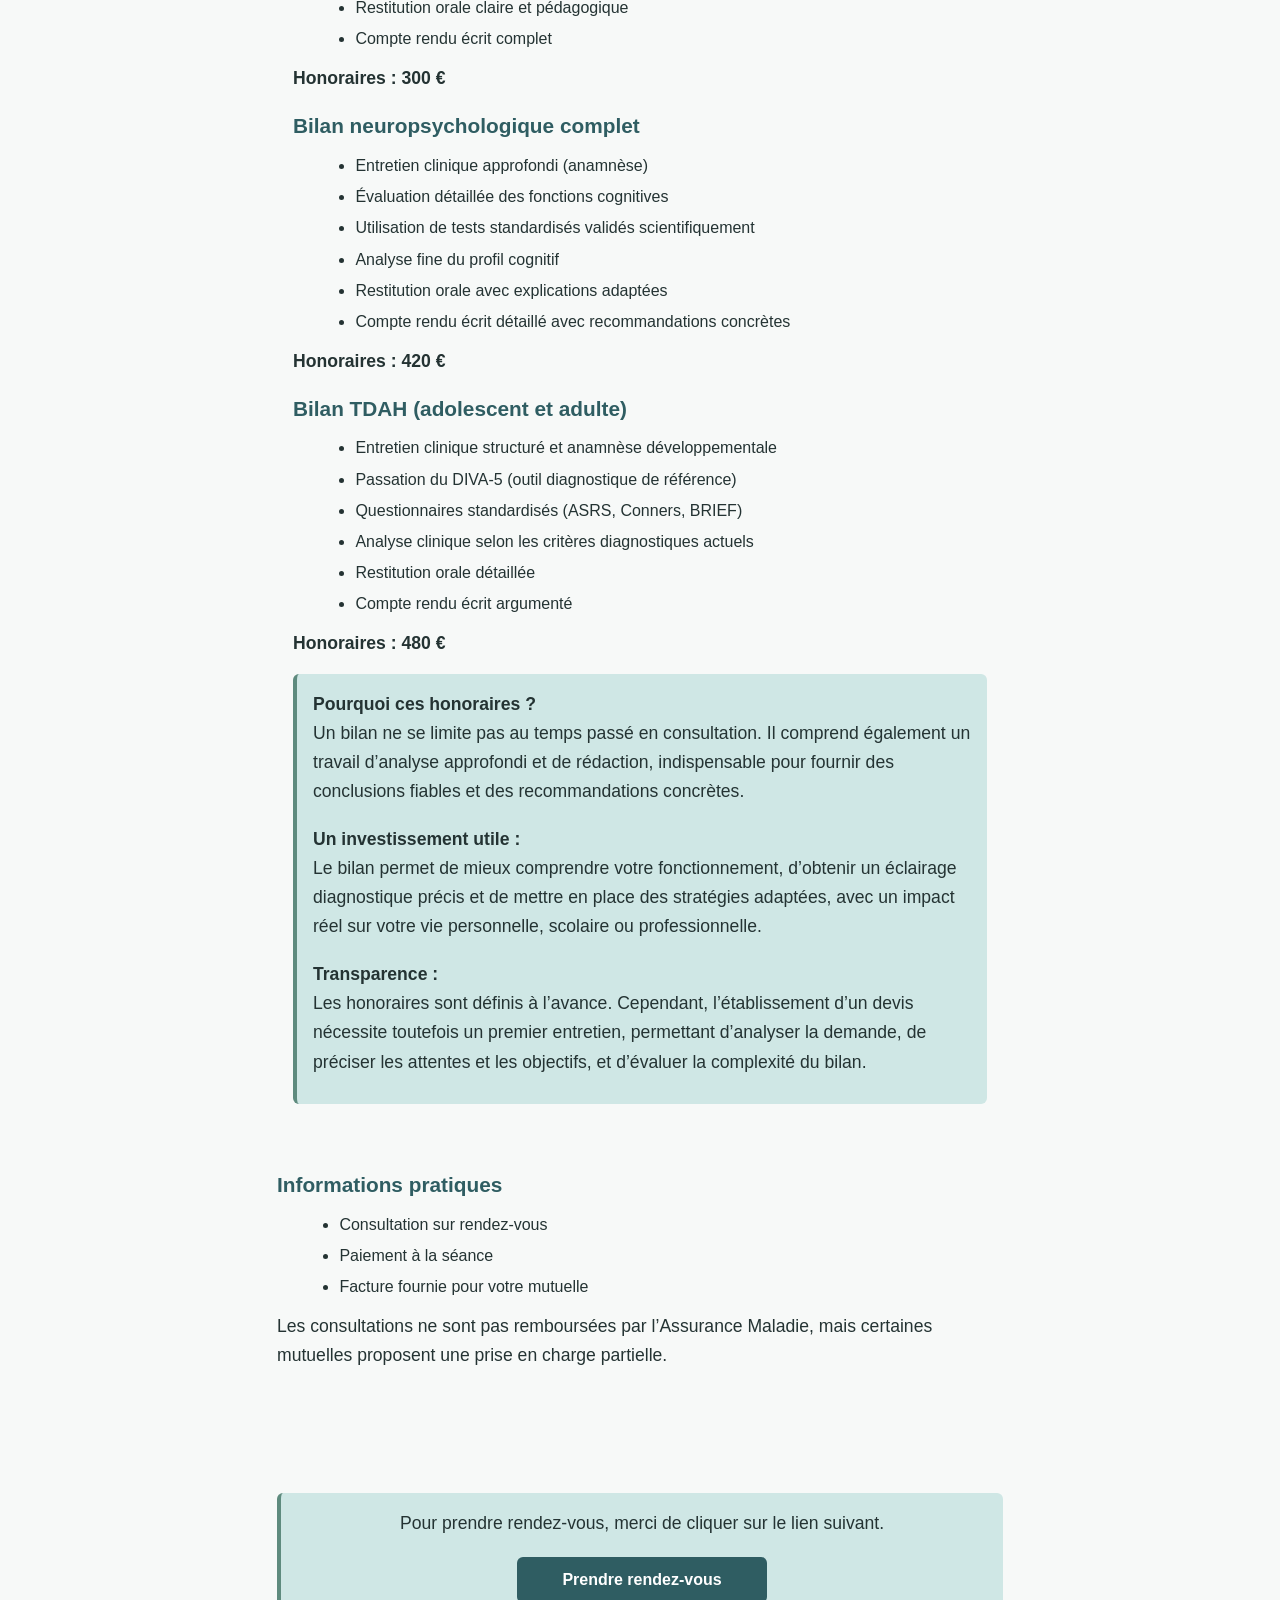
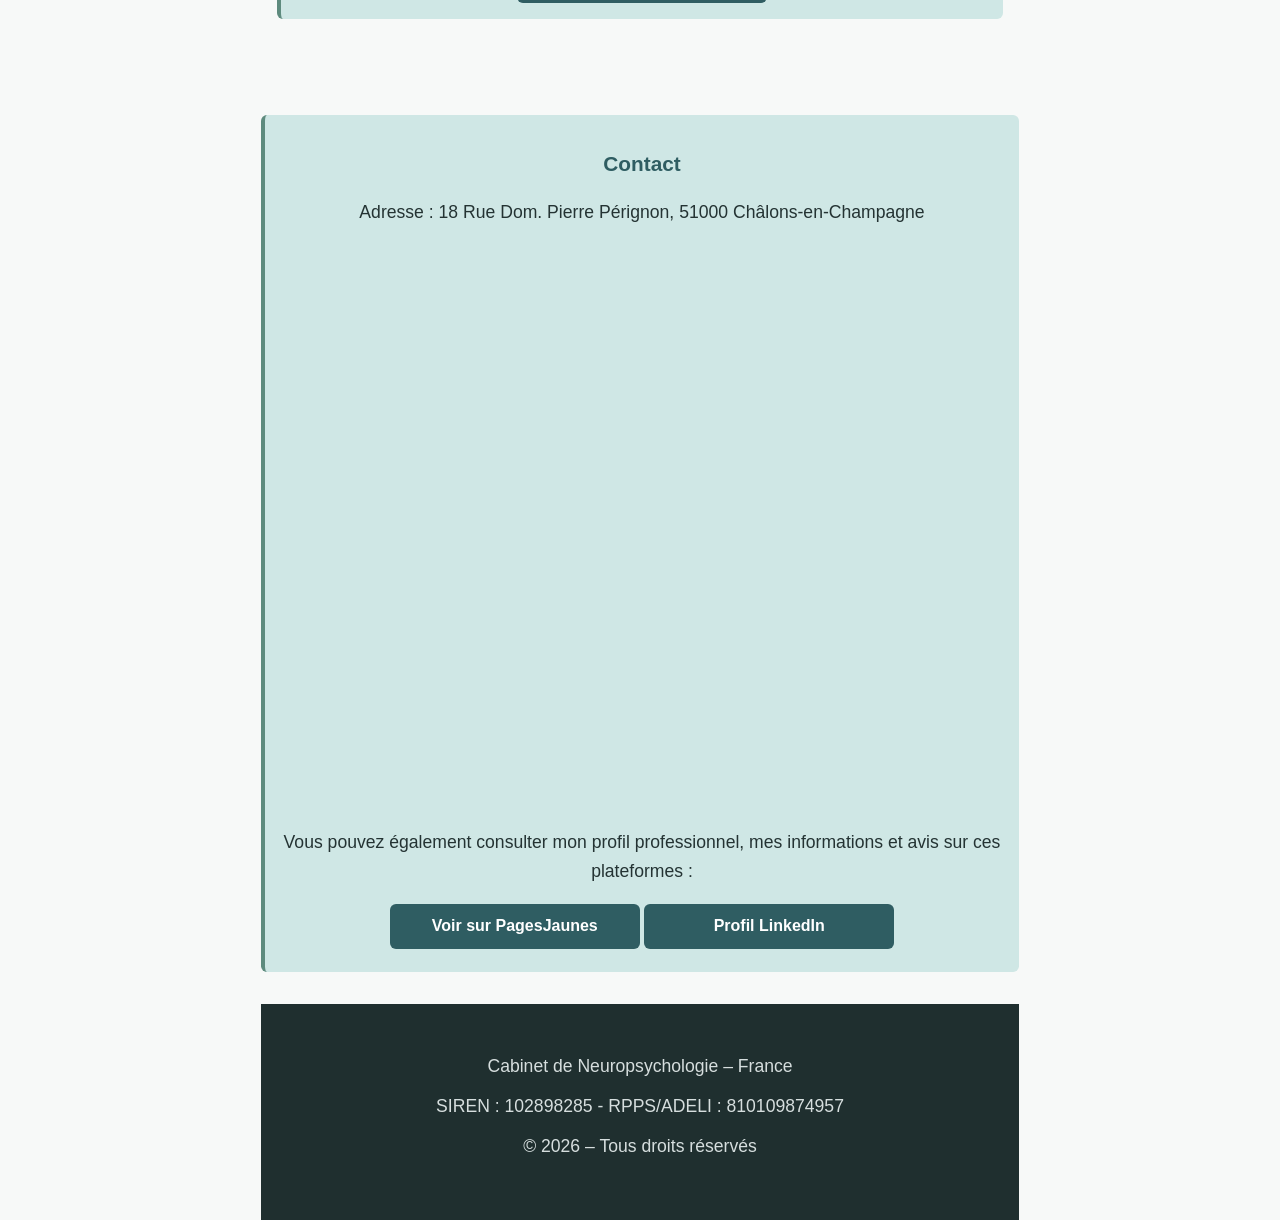
==== commit ba268ac4: "Update index.html" ====
--- a/index.html
+++ b/index.html
@@ -351,7 +351,7 @@
   Le bilan permet de mieux comprendre votre fonctionnement, d’obtenir un éclairage diagnostique précis et de mettre en place des stratégies adaptées, avec un impact réel sur votre vie personnelle, scolaire ou professionnelle.</p>
 
   <p style="text-align:left;"><strong>Transparence :</strong><br>
-  Les honoraires sont définis à l’avance et un devis peut être fourni sur demande avant toute prise de rendez-vous.</p>
+  Les honoraires sont définis à l’avance. Cependant, l’établissement d’un devis nécessite toutefois un premier entretien, permettant d’analyser la demande, de préciser les attentes et les objectifs, et d’évaluer la complexité du bilan.</p>
 </div>
 </div></section>
 
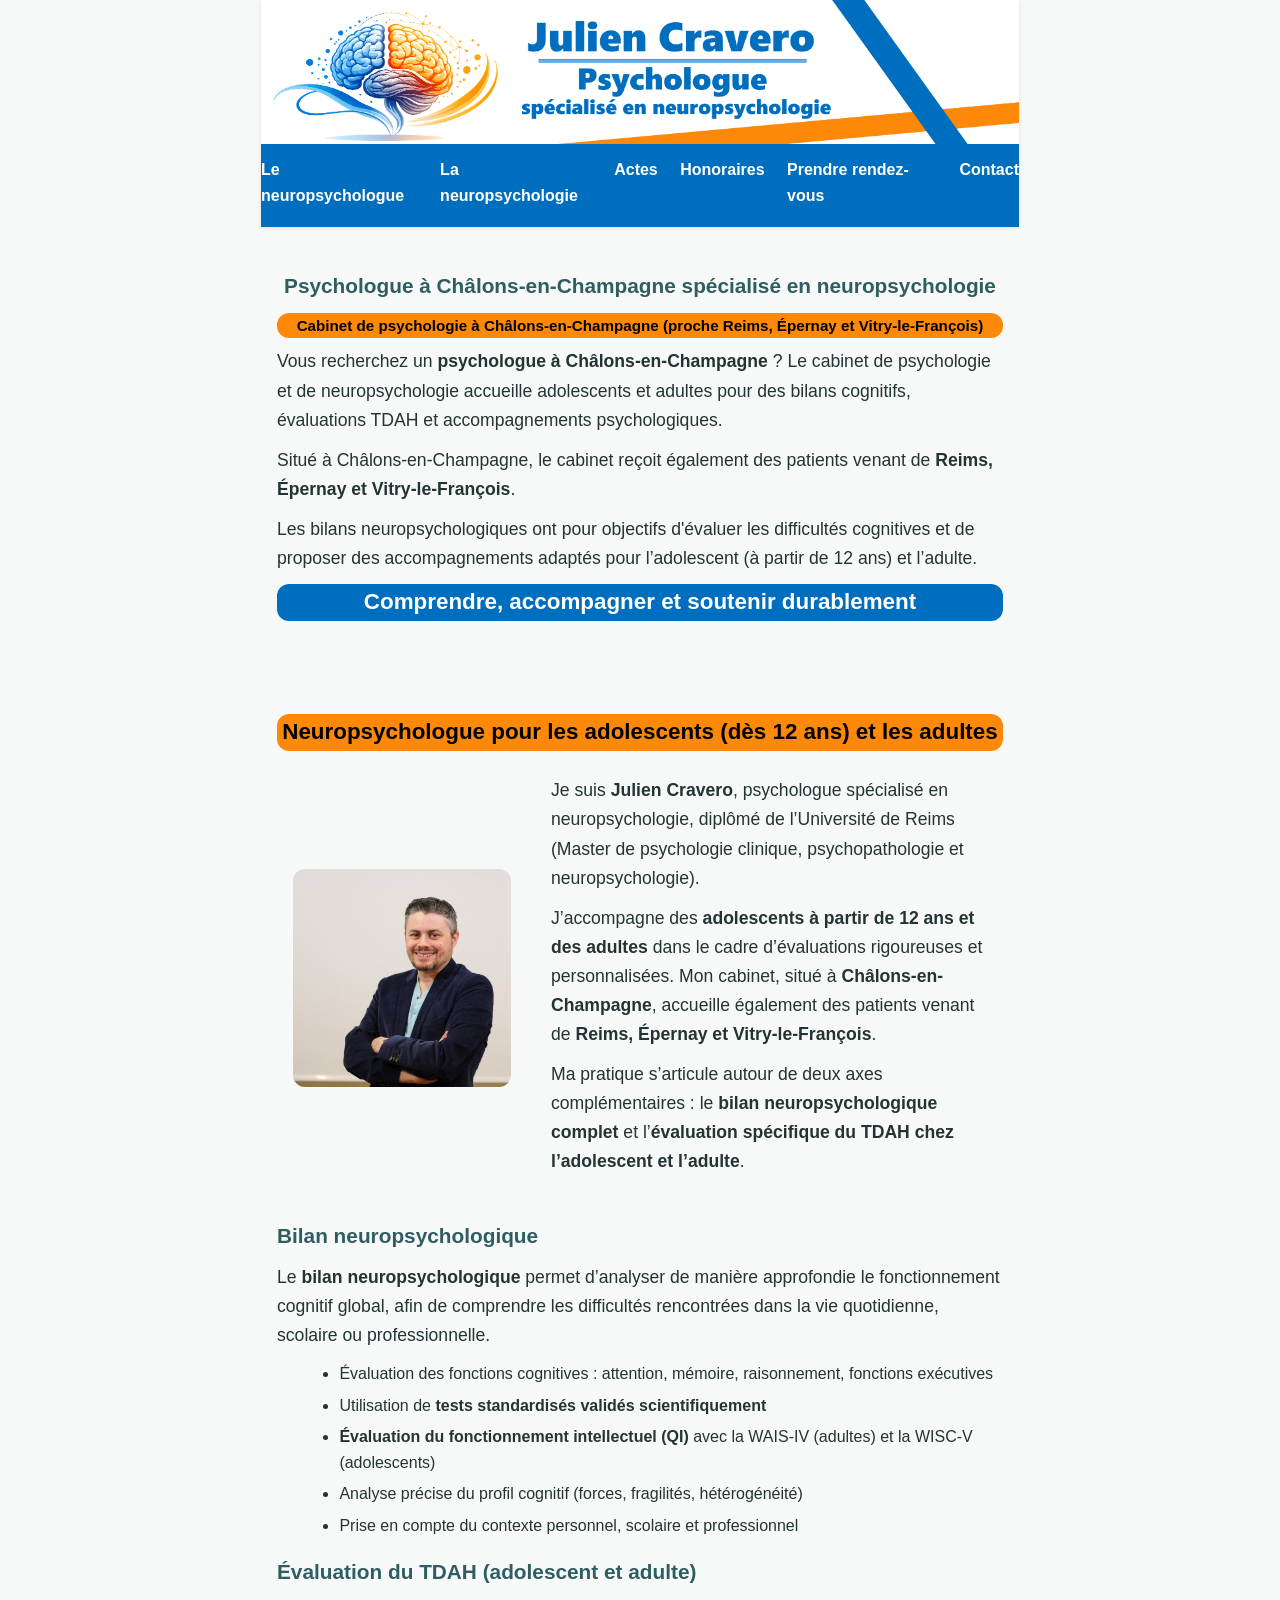
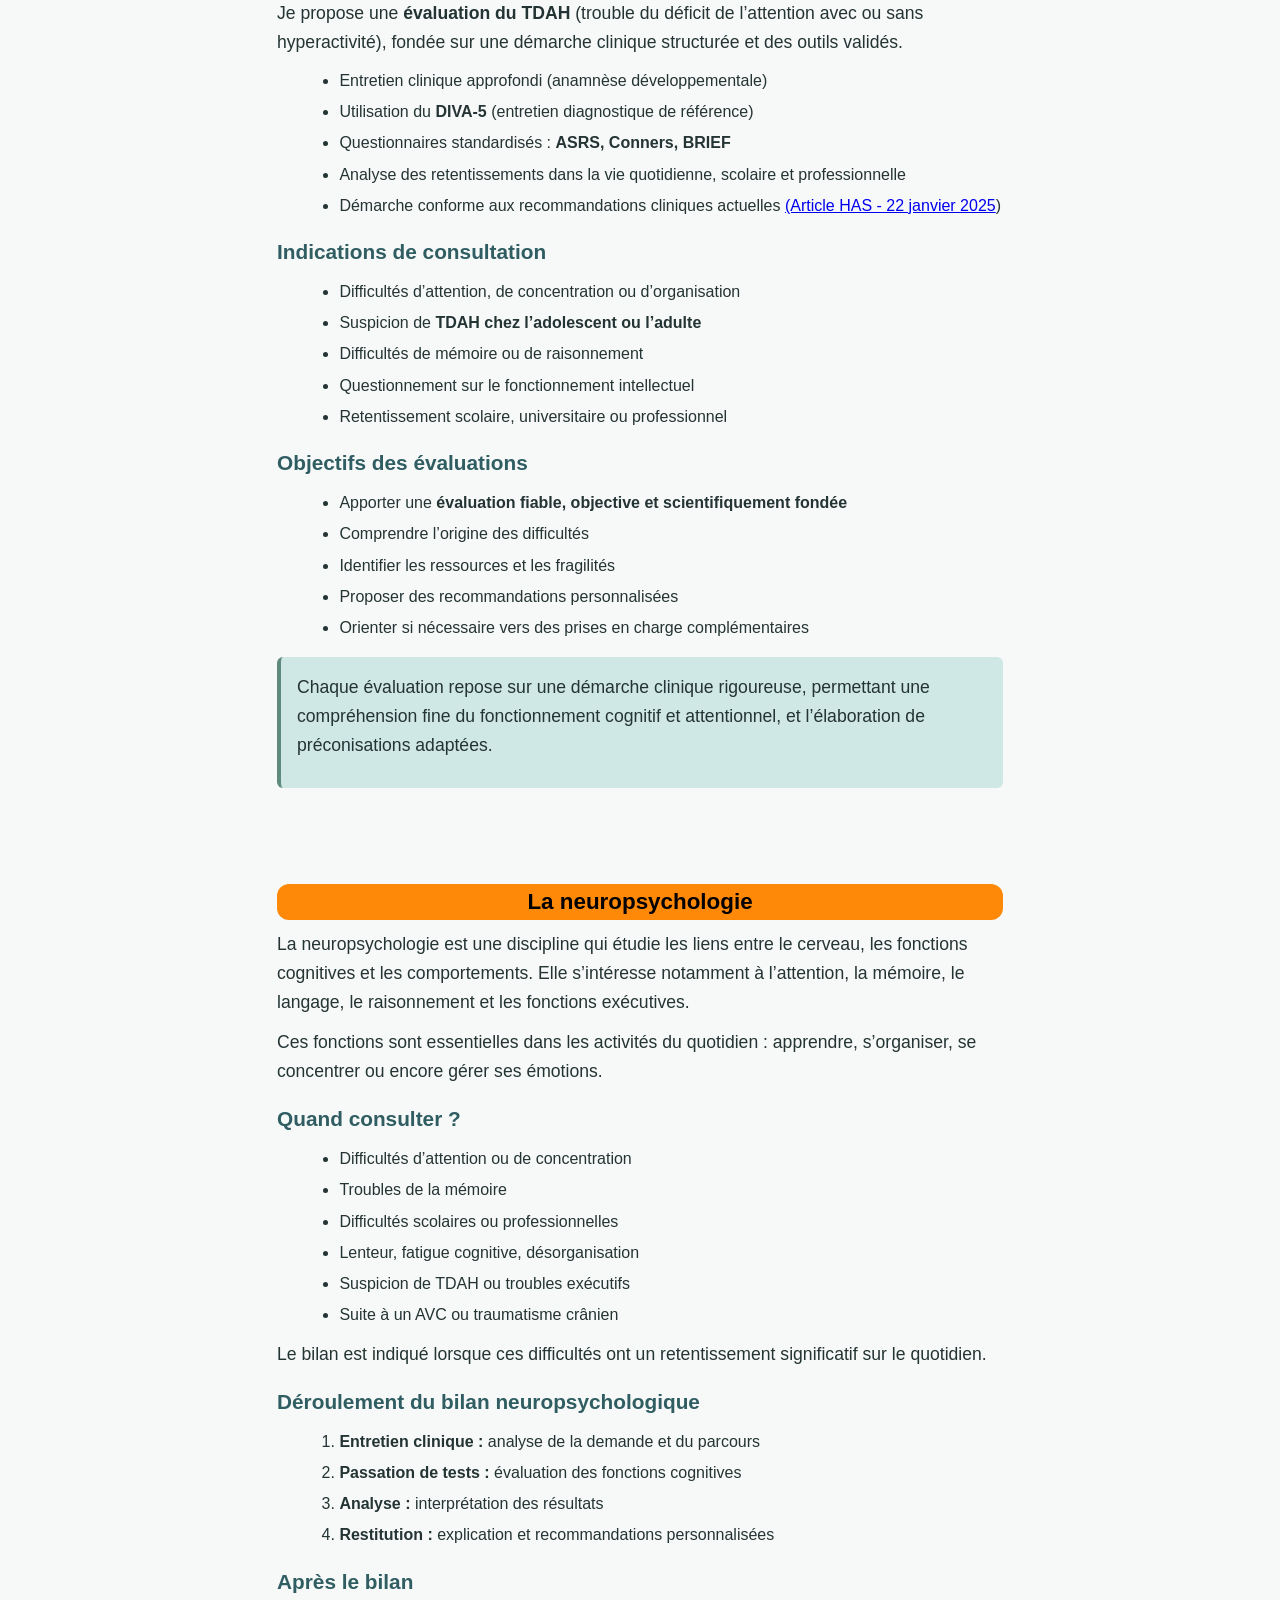
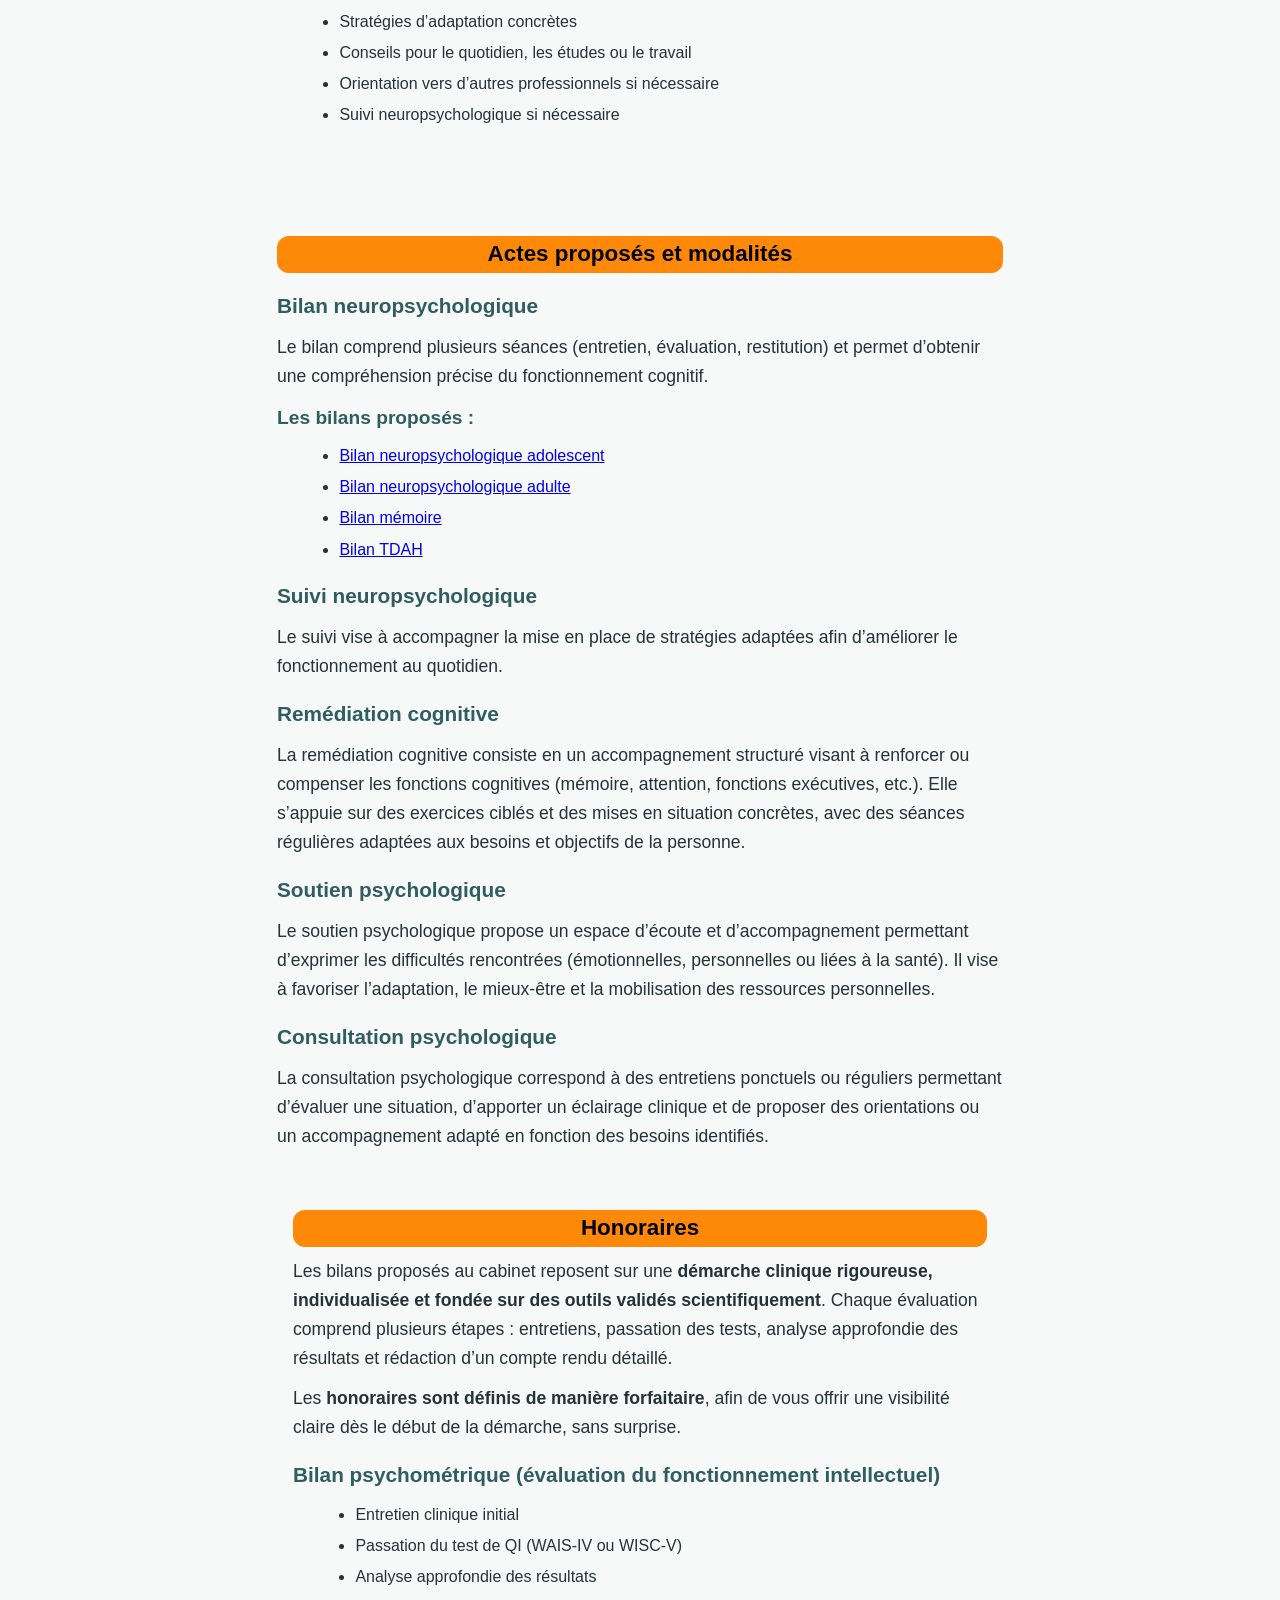
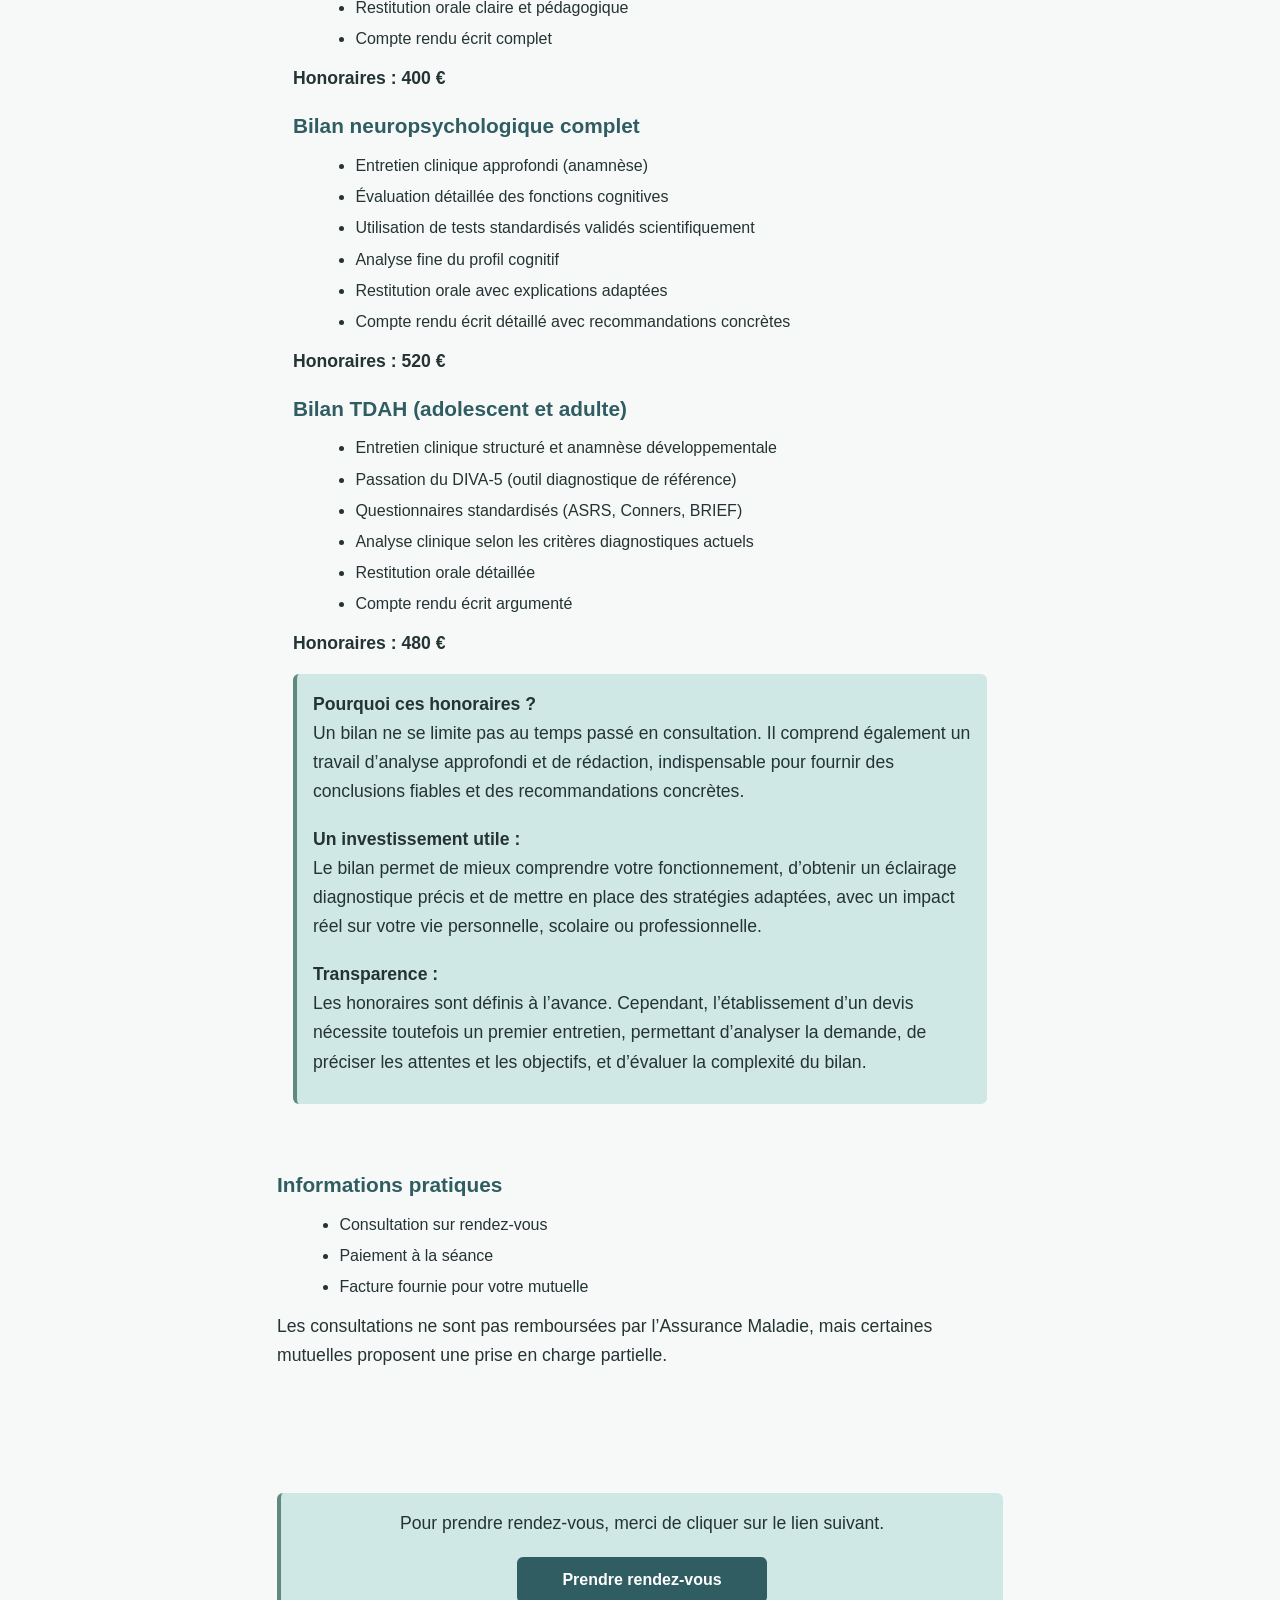
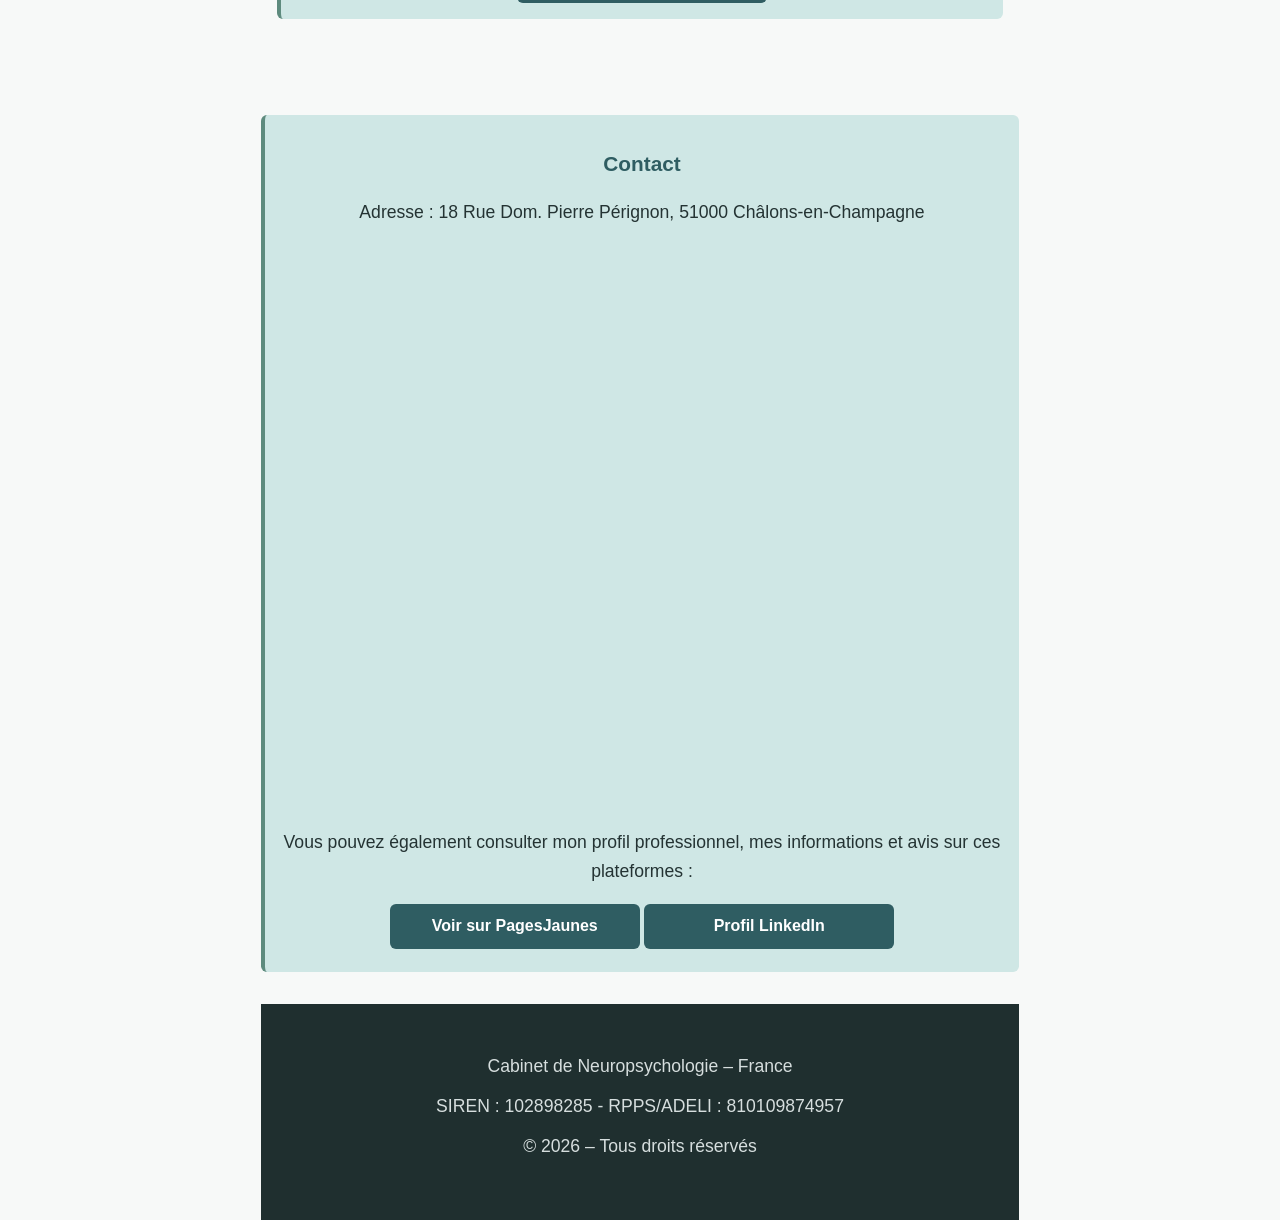
==== commit c871cb34: "Update index.html" ====
--- a/index.html
+++ b/index.html
@@ -319,7 +319,7 @@
   <li>Restitution orale claire et pédagogique</li>
   <li>Compte rendu écrit complet</li>
 </ul>
-<p><strong>Honoraires : 300 €</strong></p>
+<p><strong>Honoraires : 400 €</strong></p>
 
 <h3>Bilan neuropsychologique complet</h3>
 <ul>
@@ -330,7 +330,7 @@
   <li>Restitution orale avec explications adaptées</li>
   <li>Compte rendu écrit détaillé avec recommandations concrètes</li>
 </ul>
-<p><strong>Honoraires : 420 €</strong></p>
+<p><strong>Honoraires : 520 €</strong></p>
 
 <h3>Bilan TDAH (adolescent et adulte)</h3>
 <ul>
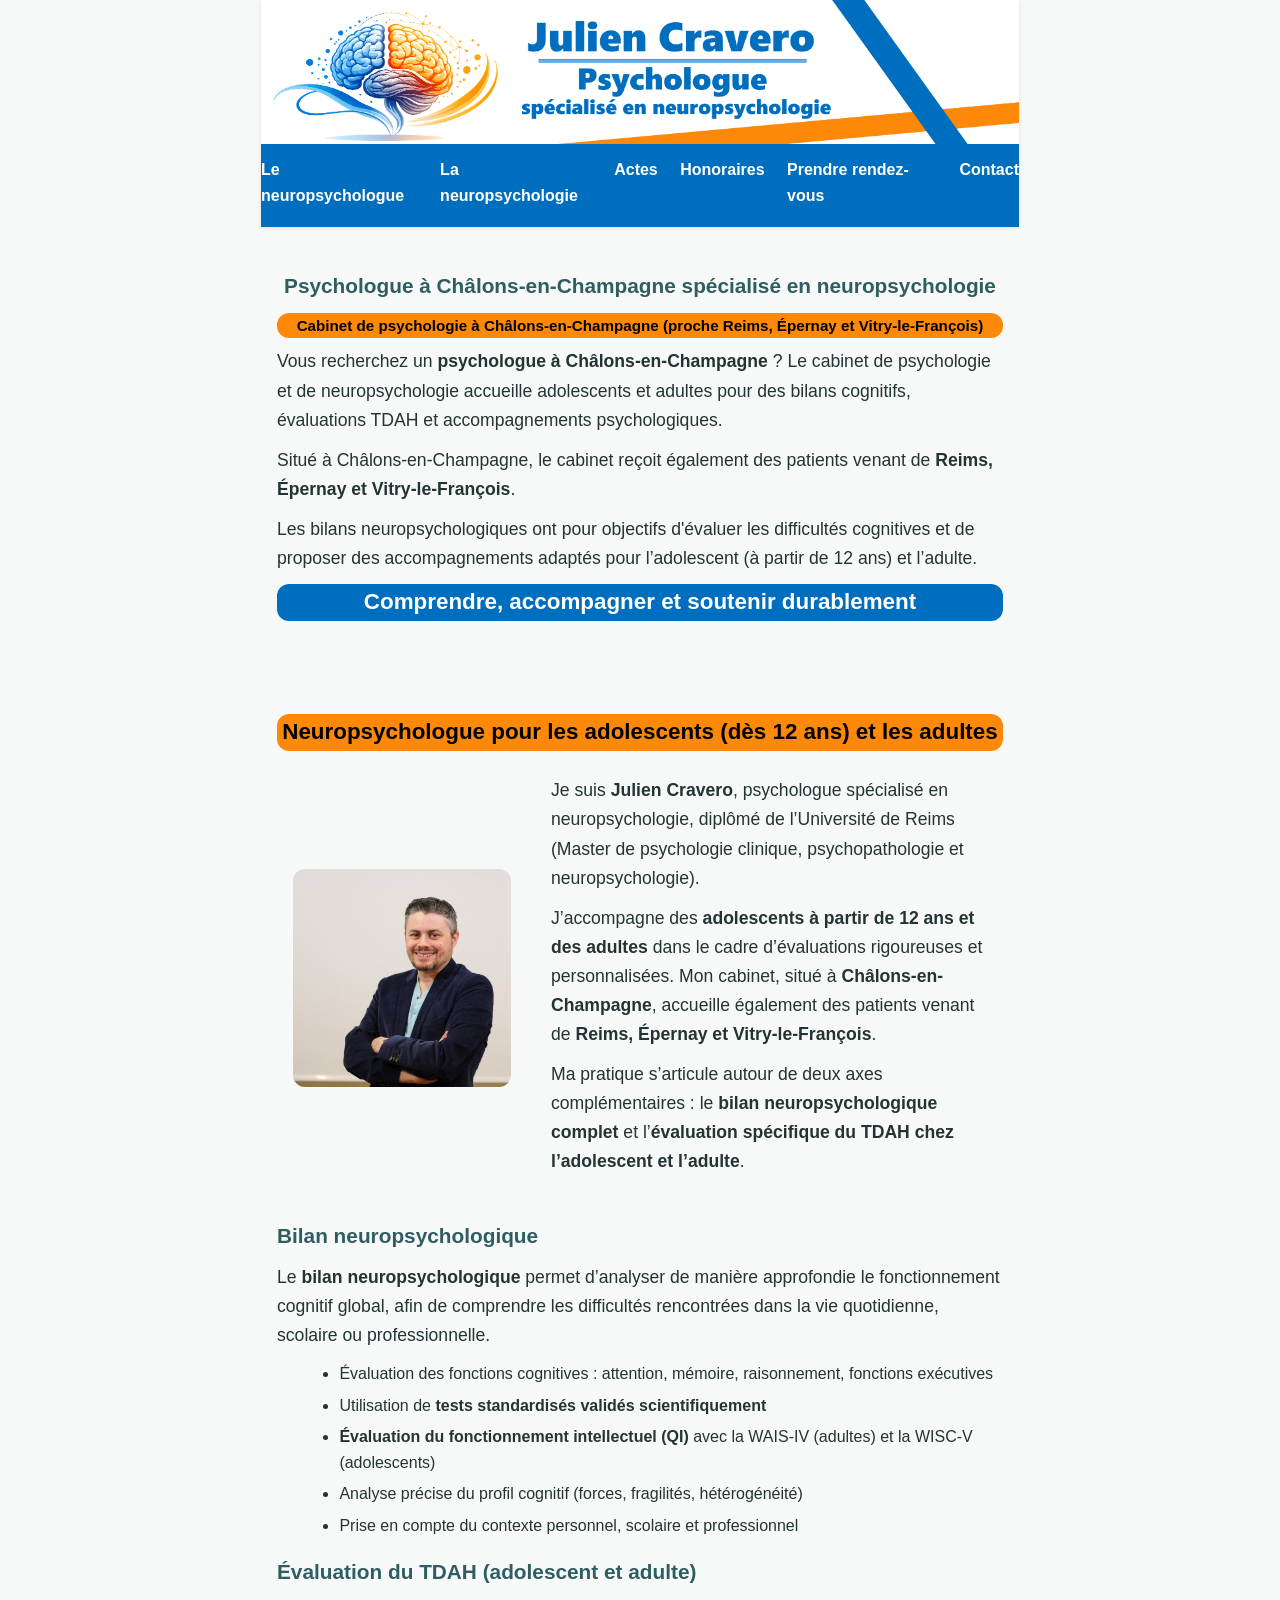
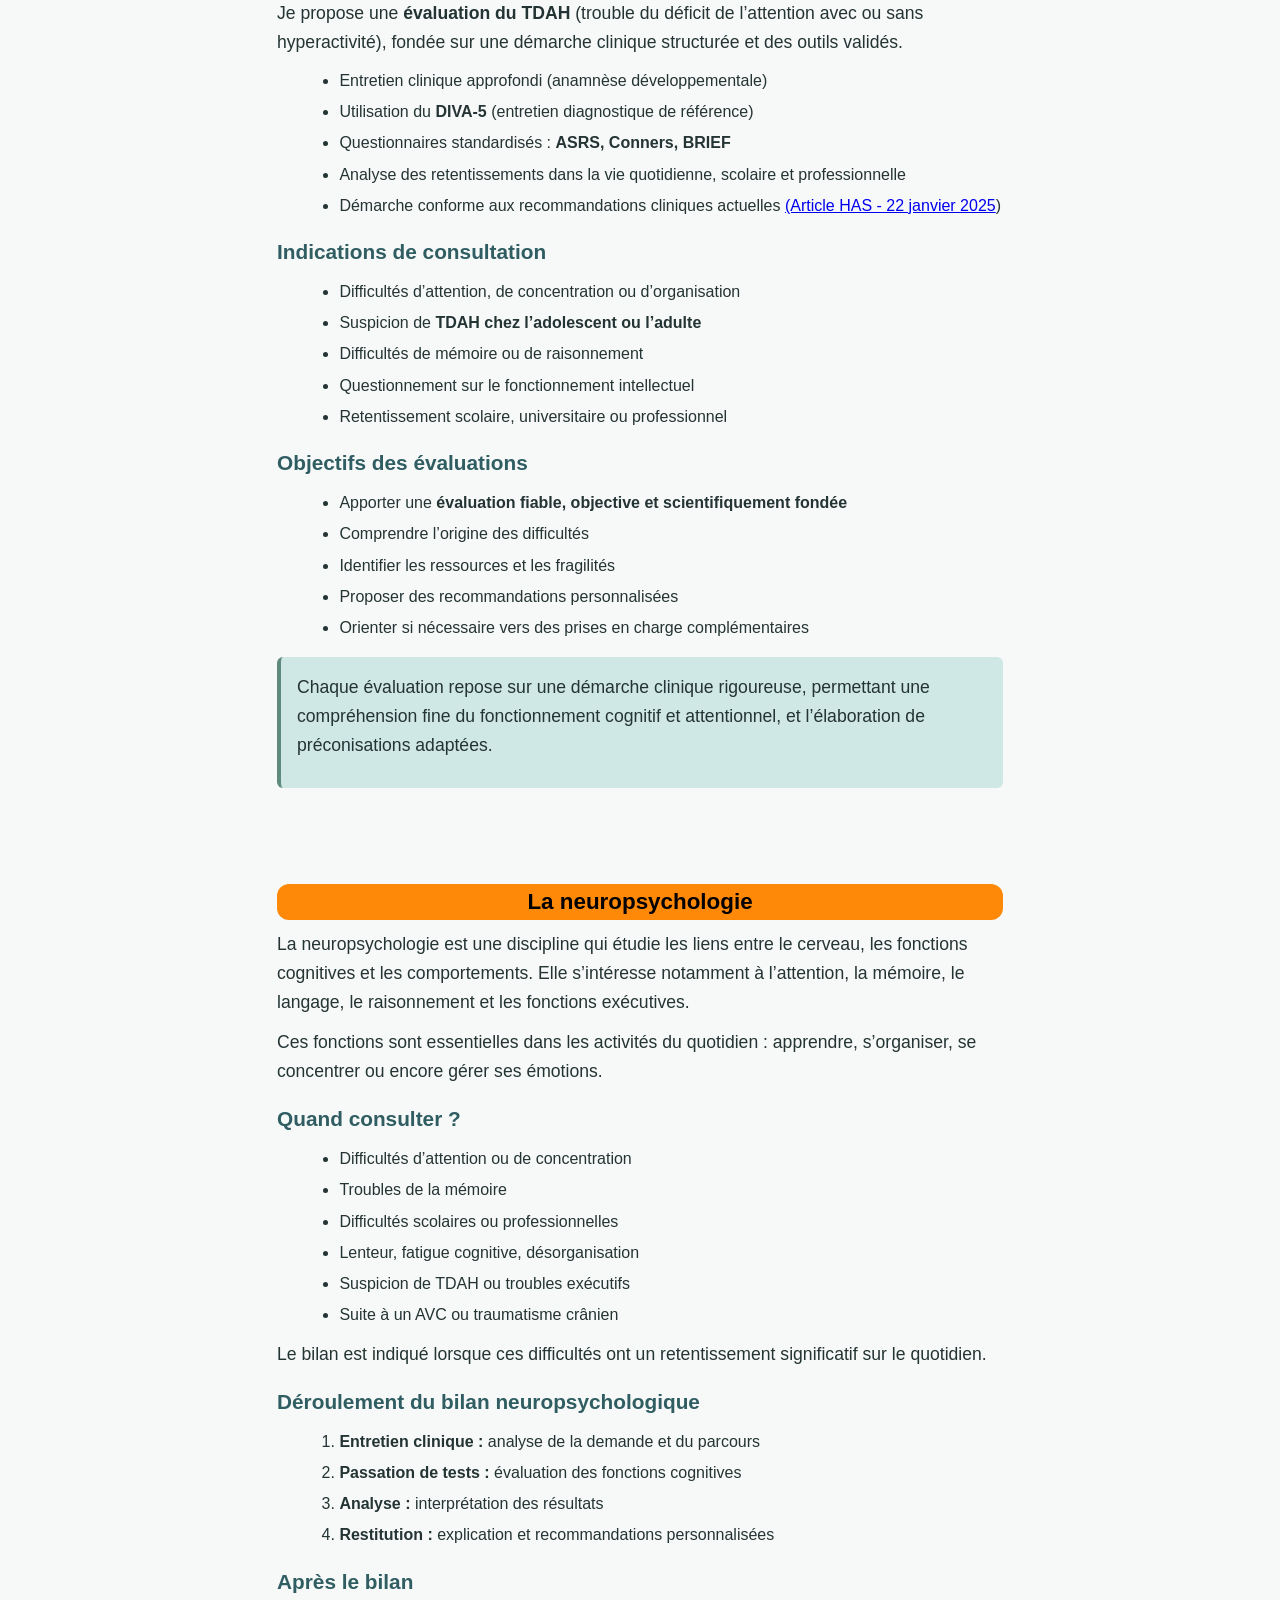
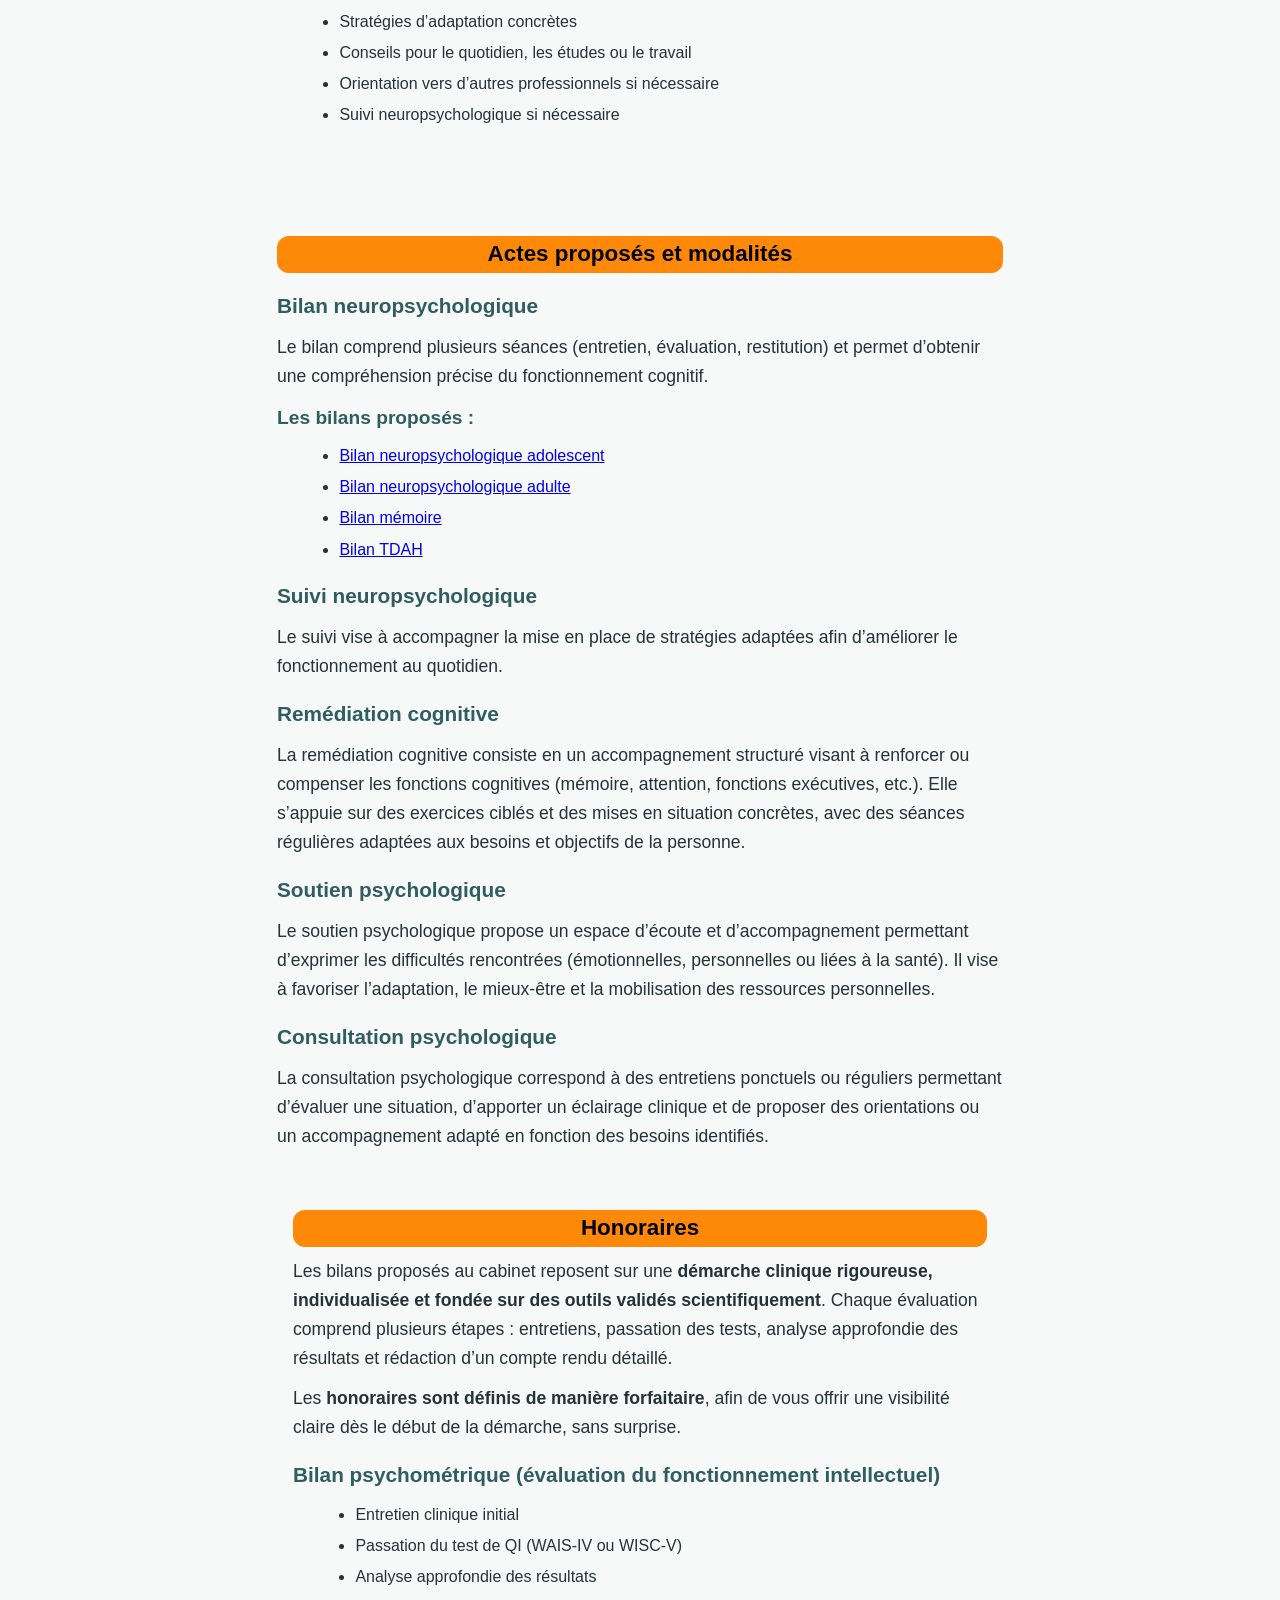
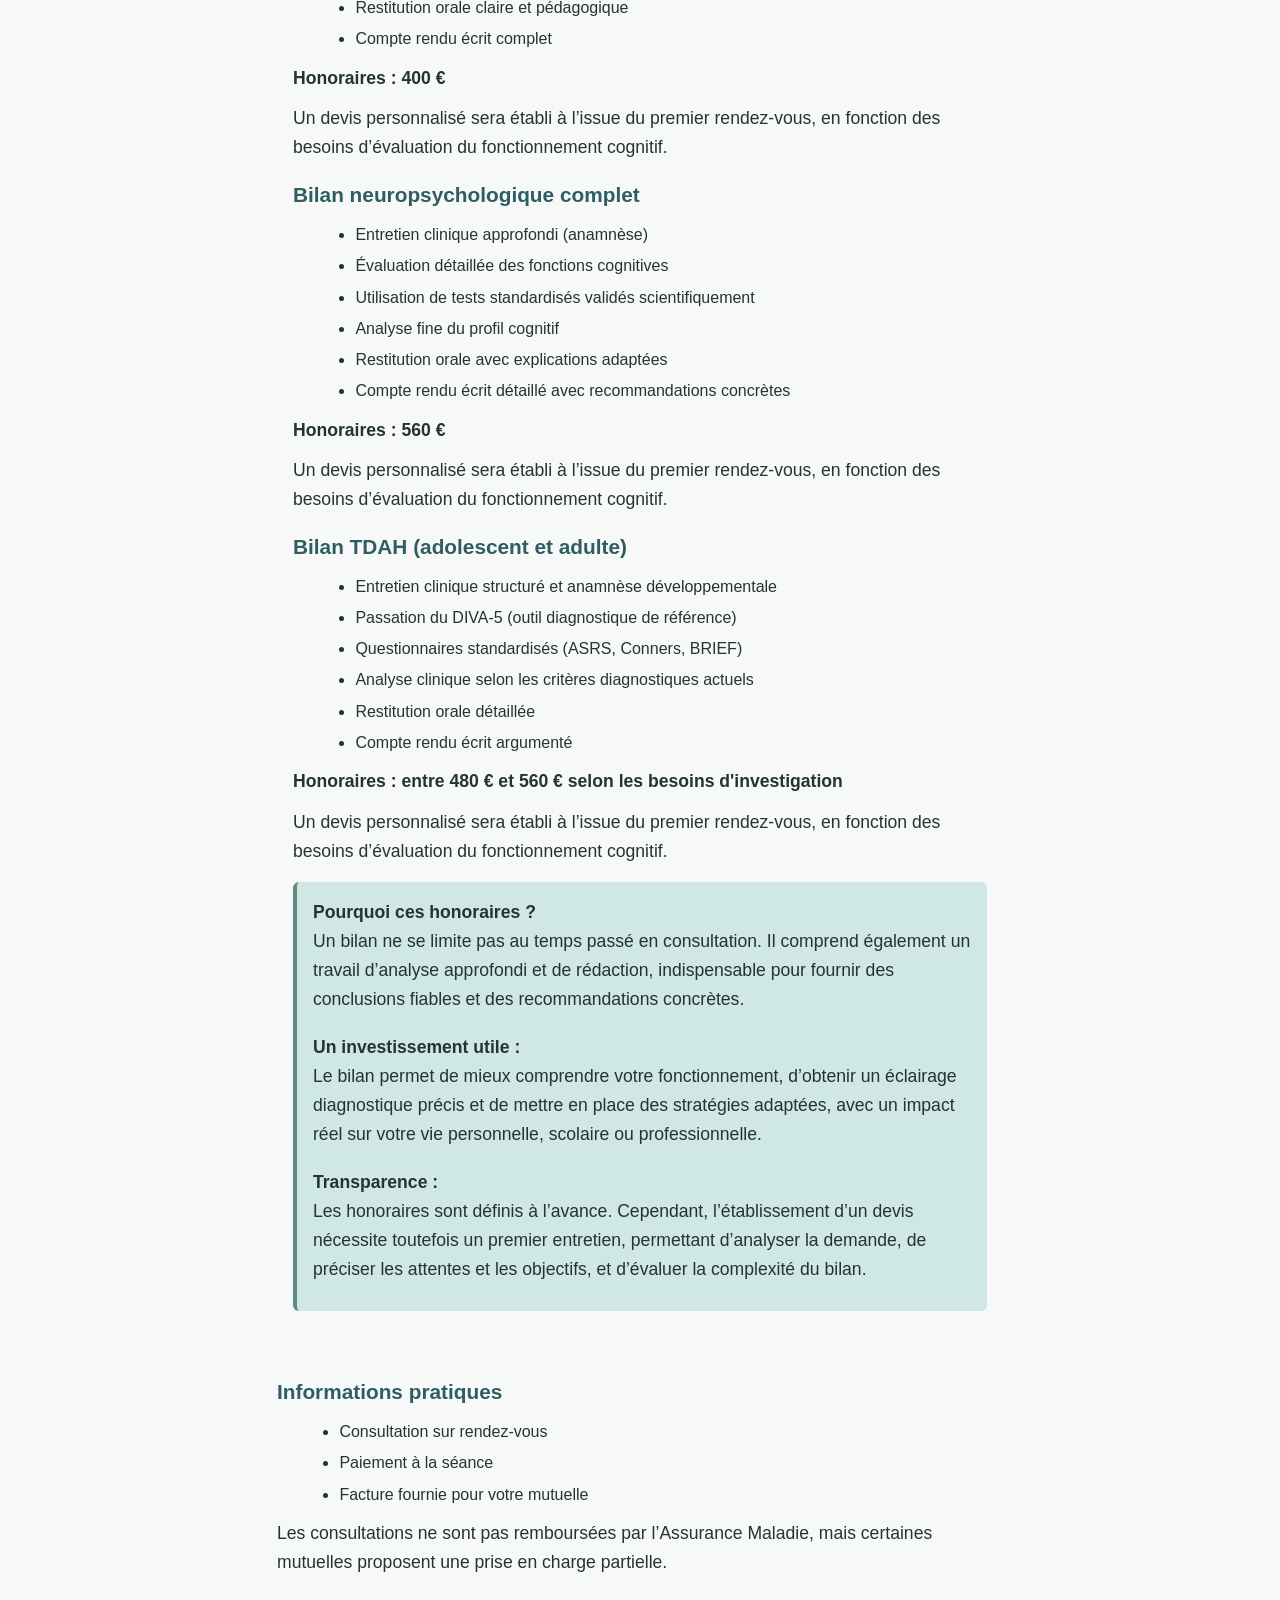
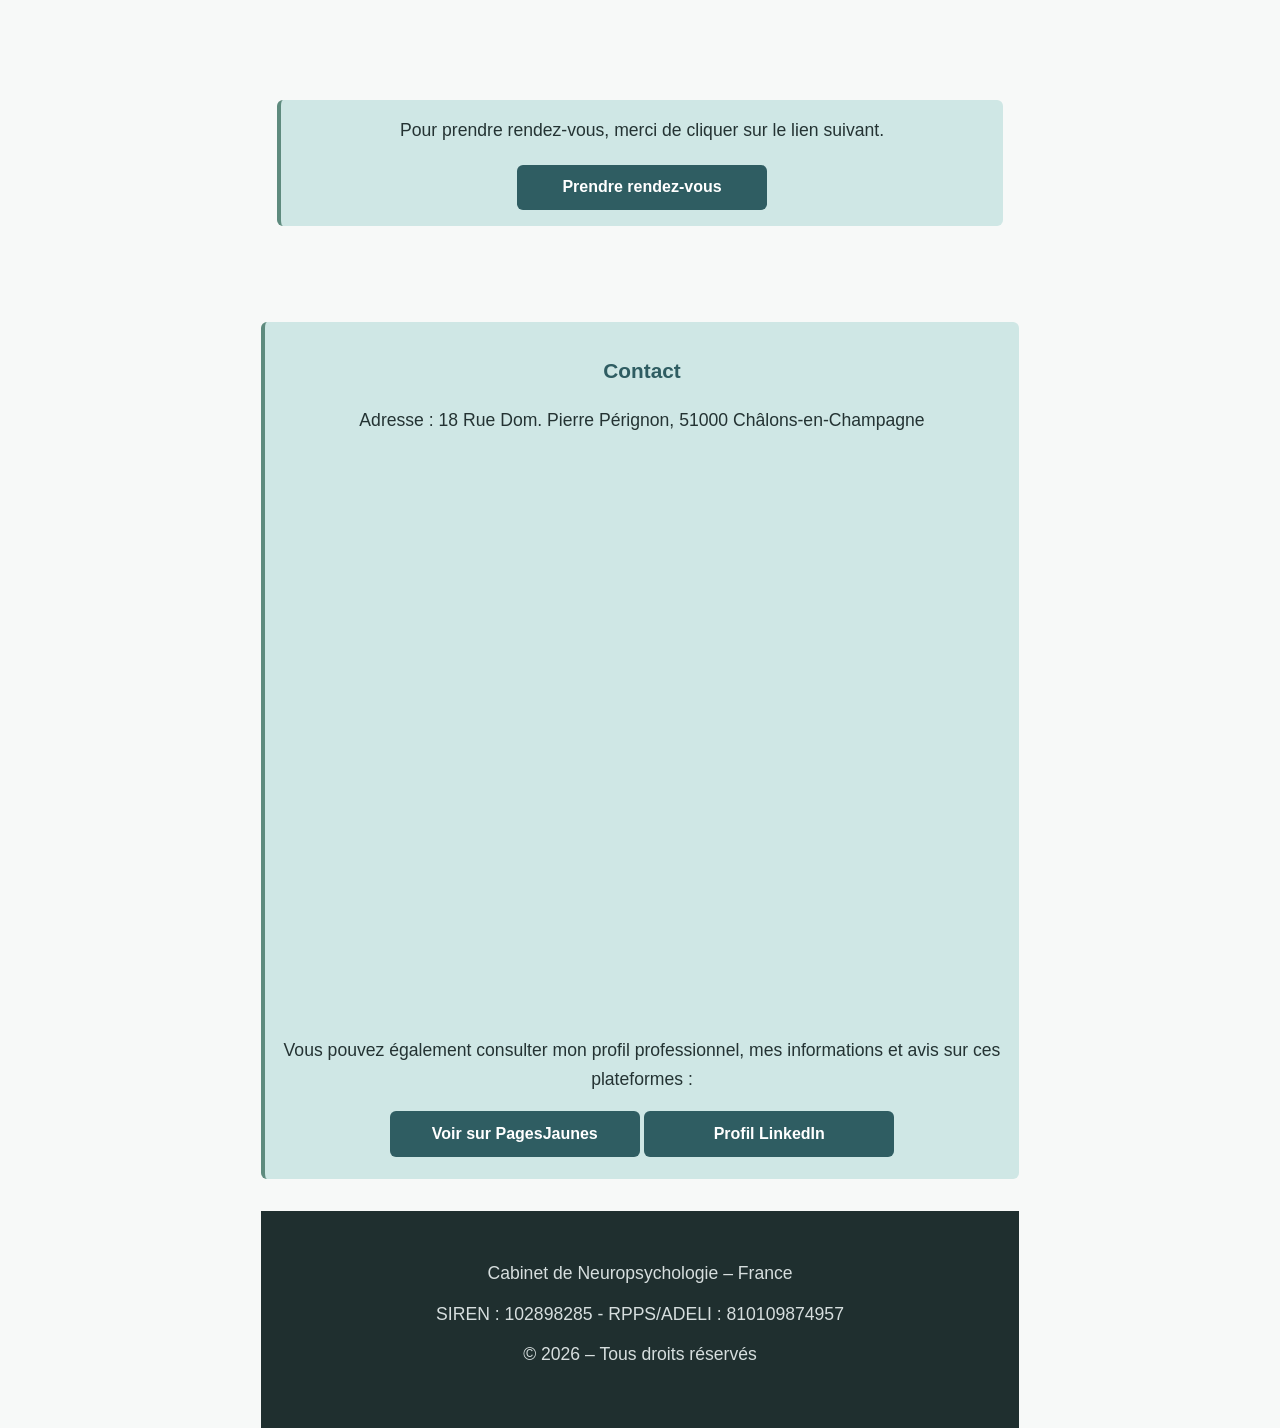
==== commit a474cc79: "Update index.html" ====
--- a/index.html
+++ b/index.html
@@ -320,6 +320,7 @@
   <li>Compte rendu écrit complet</li>
 </ul>
 <p><strong>Honoraires : 400 €</strong></p>
+    <p>Un devis personnalisé sera établi à l’issue du premier rendez-vous, en fonction des besoins d’évaluation du fonctionnement cognitif.</p>
 
 <h3>Bilan neuropsychologique complet</h3>
 <ul>
@@ -330,7 +331,8 @@
   <li>Restitution orale avec explications adaptées</li>
   <li>Compte rendu écrit détaillé avec recommandations concrètes</li>
 </ul>
-<p><strong>Honoraires : 520 €</strong></p>
+<p><strong>Honoraires : 560 €</strong></p>
+    <p>Un devis personnalisé sera établi à l’issue du premier rendez-vous, en fonction des besoins d’évaluation du fonctionnement cognitif.</p>
 
 <h3>Bilan TDAH (adolescent et adulte)</h3>
 <ul>
@@ -341,7 +343,8 @@
   <li>Restitution orale détaillée</li>
   <li>Compte rendu écrit argumenté</li>
 </ul>
-<p><strong>Honoraires : 480 €</strong></p>
+<p><strong>Honoraires : entre 480 € et 560 € selon les besoins d'investigation</strong></p>
+    <p>Un devis personnalisé sera établi à l’issue du premier rendez-vous, en fonction des besoins d’évaluation du fonctionnement cognitif.</p>
 
 <div class="highlight">
   <p style="text-align:left;"><strong>Pourquoi ces honoraires ?</strong><br>
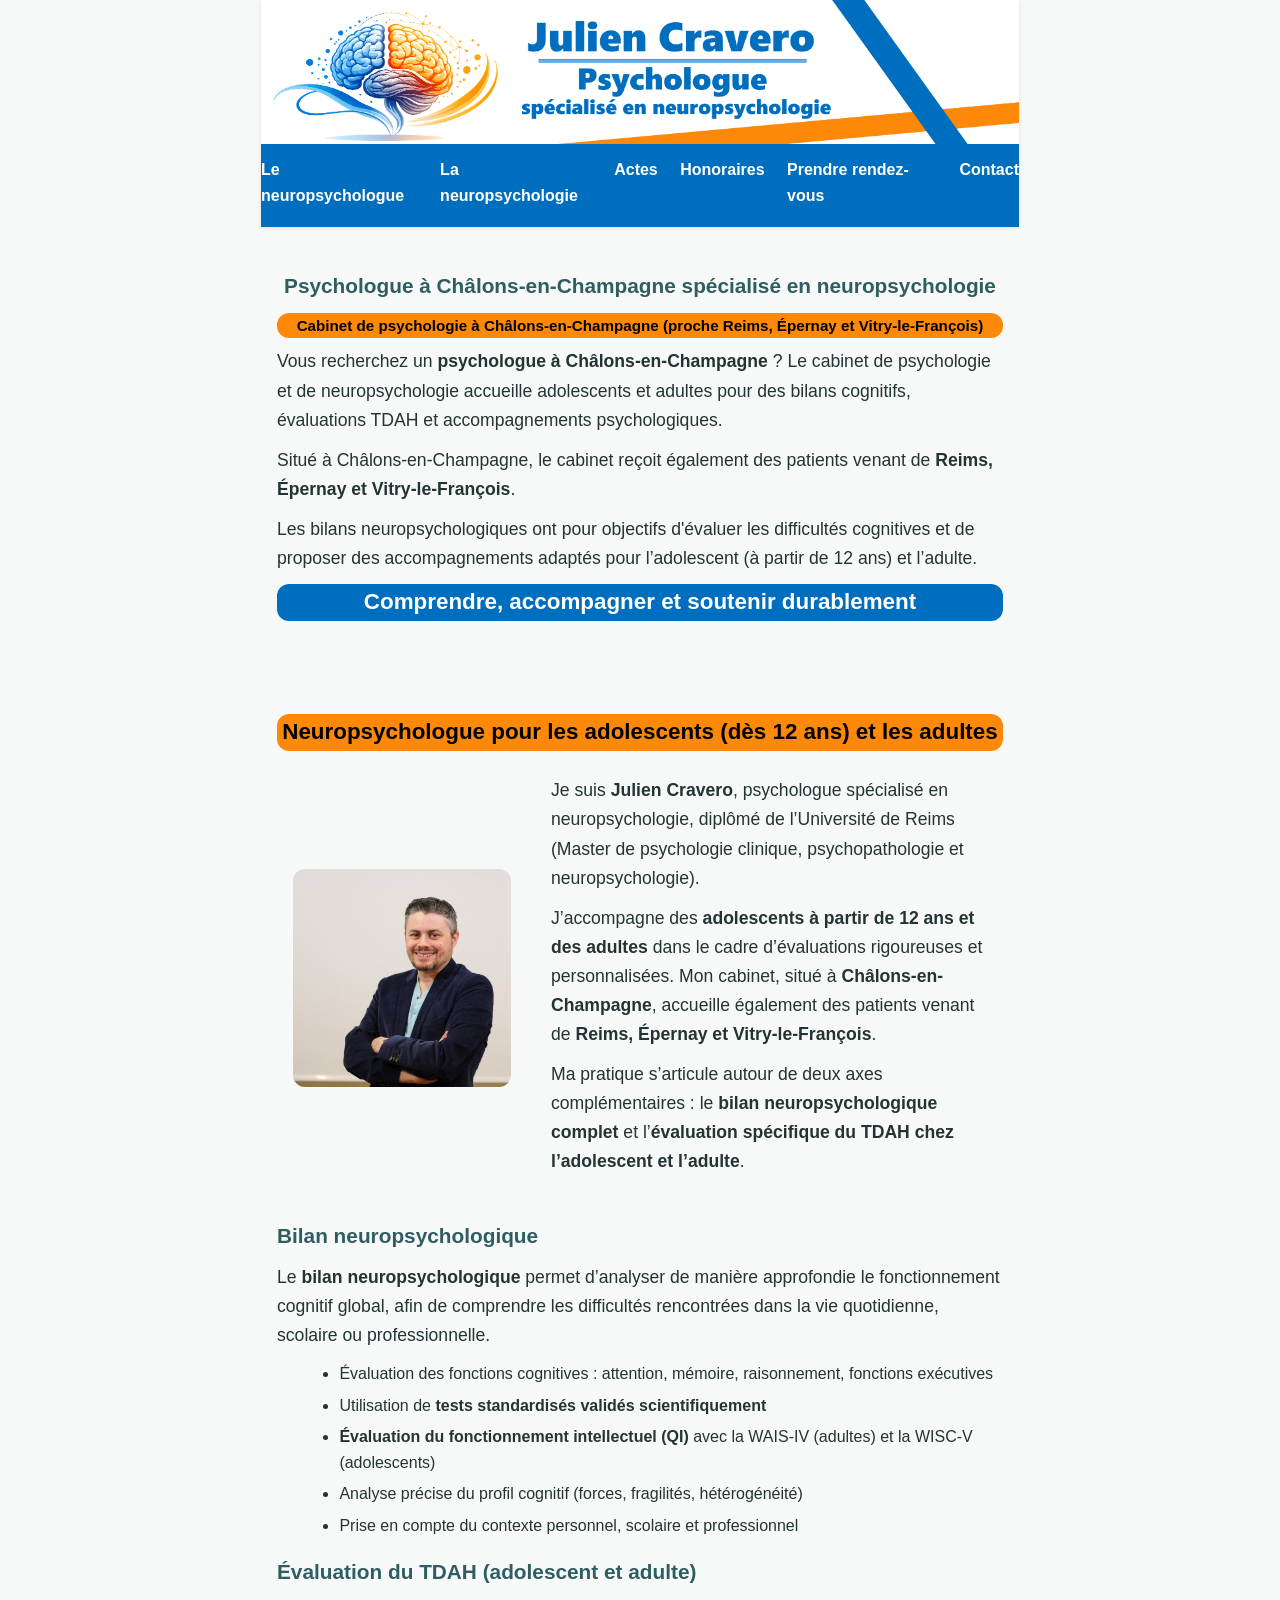
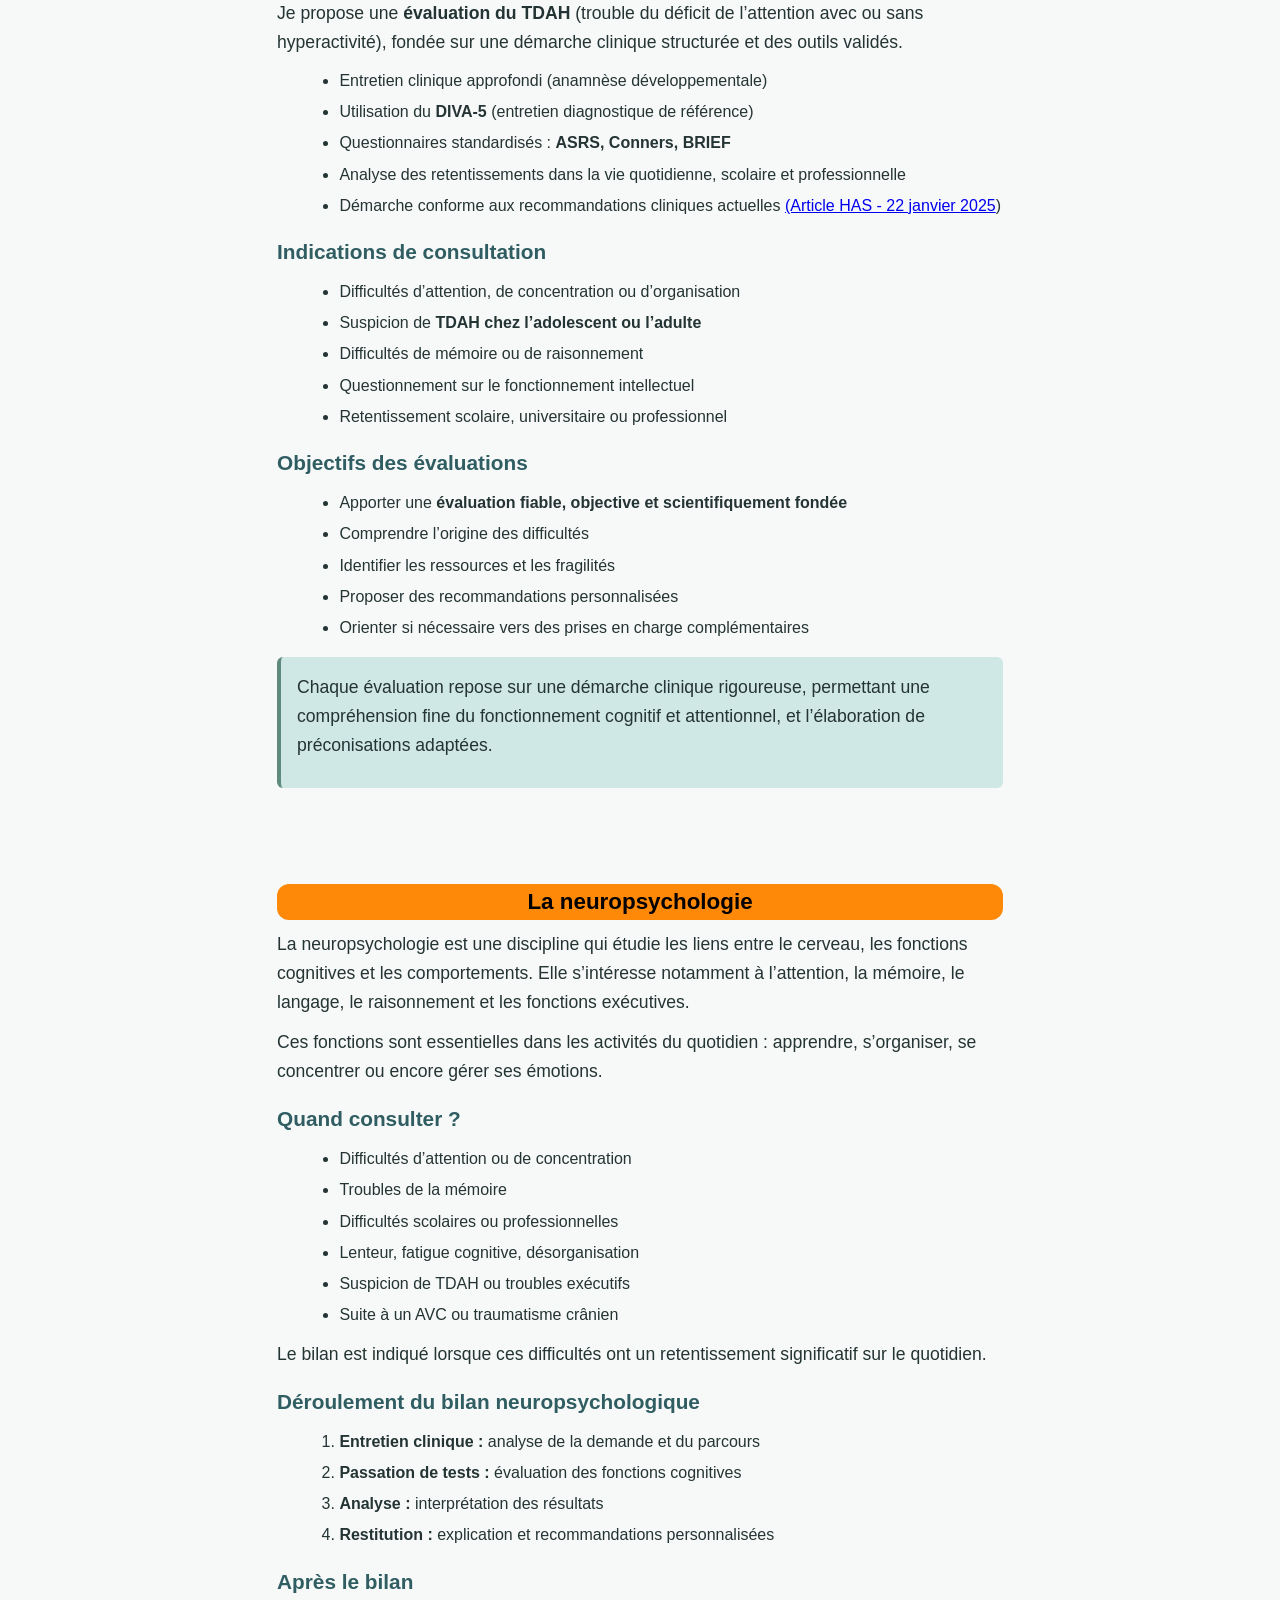
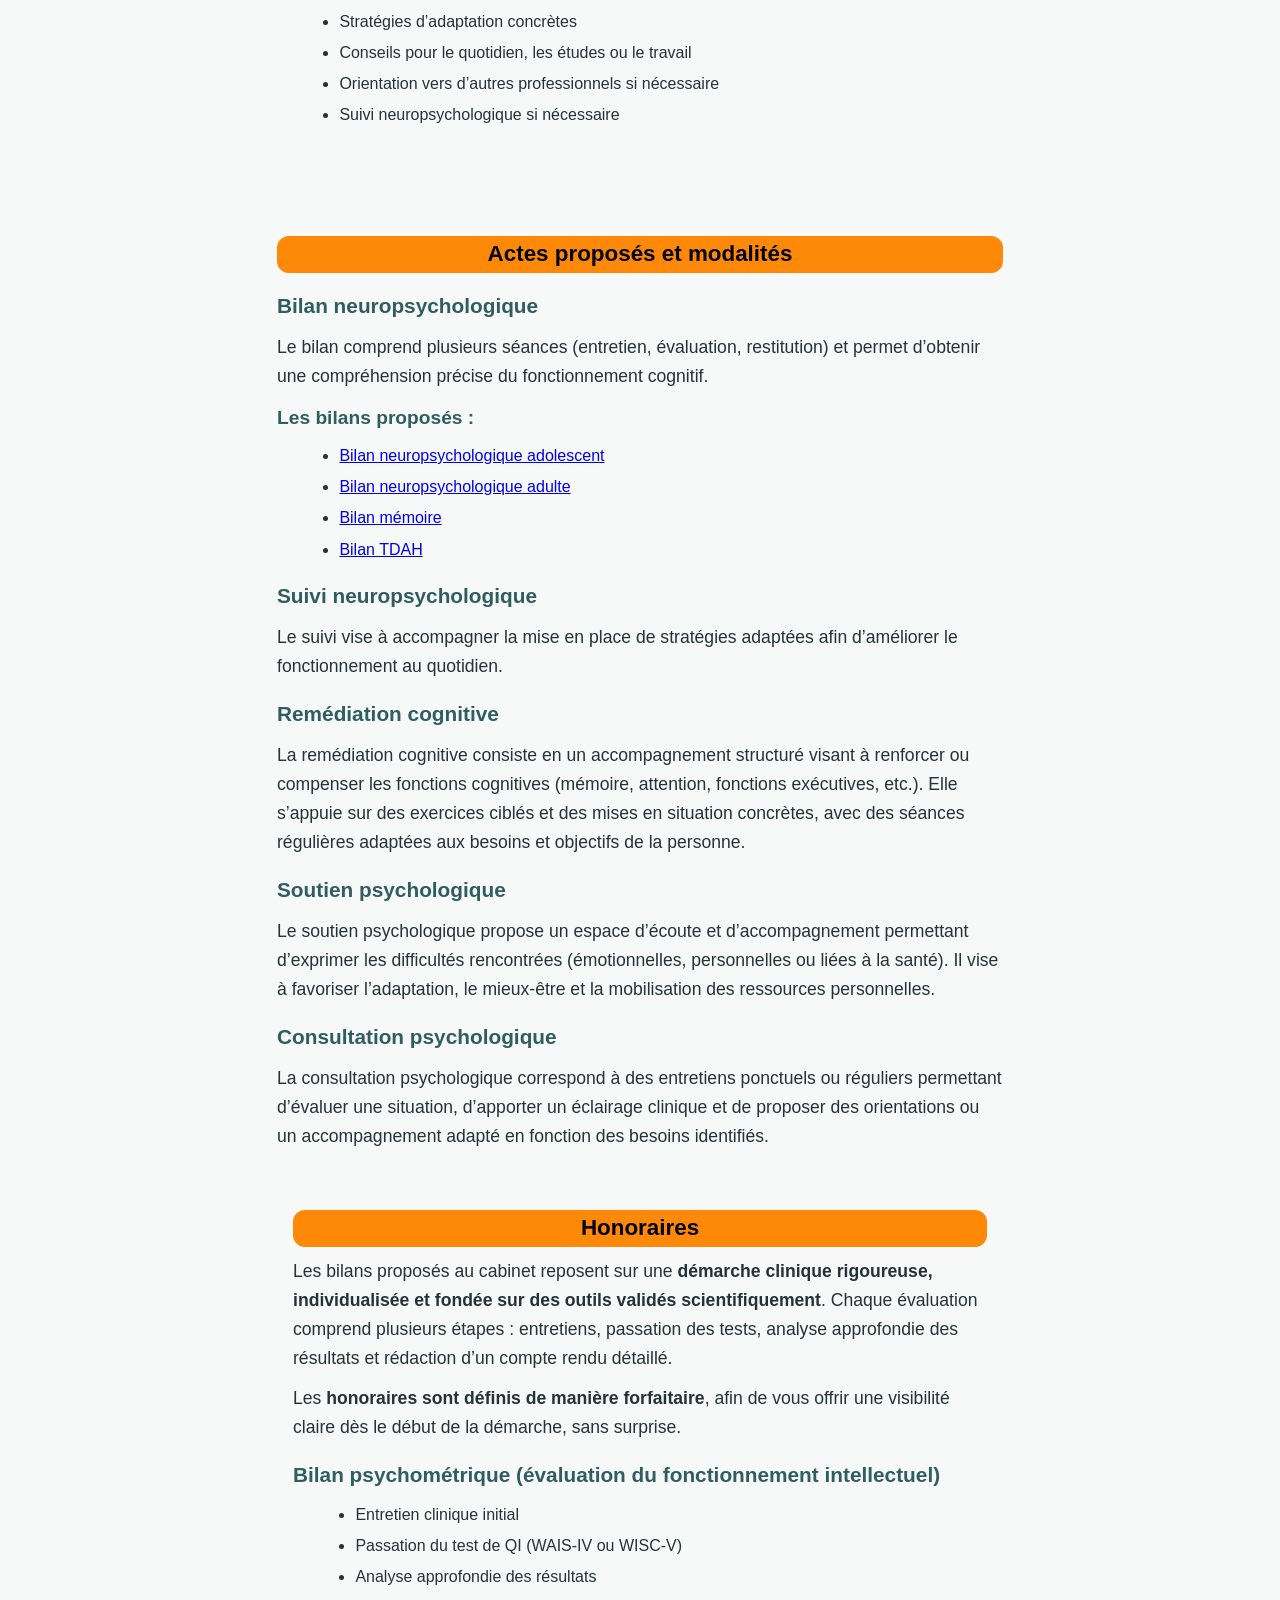
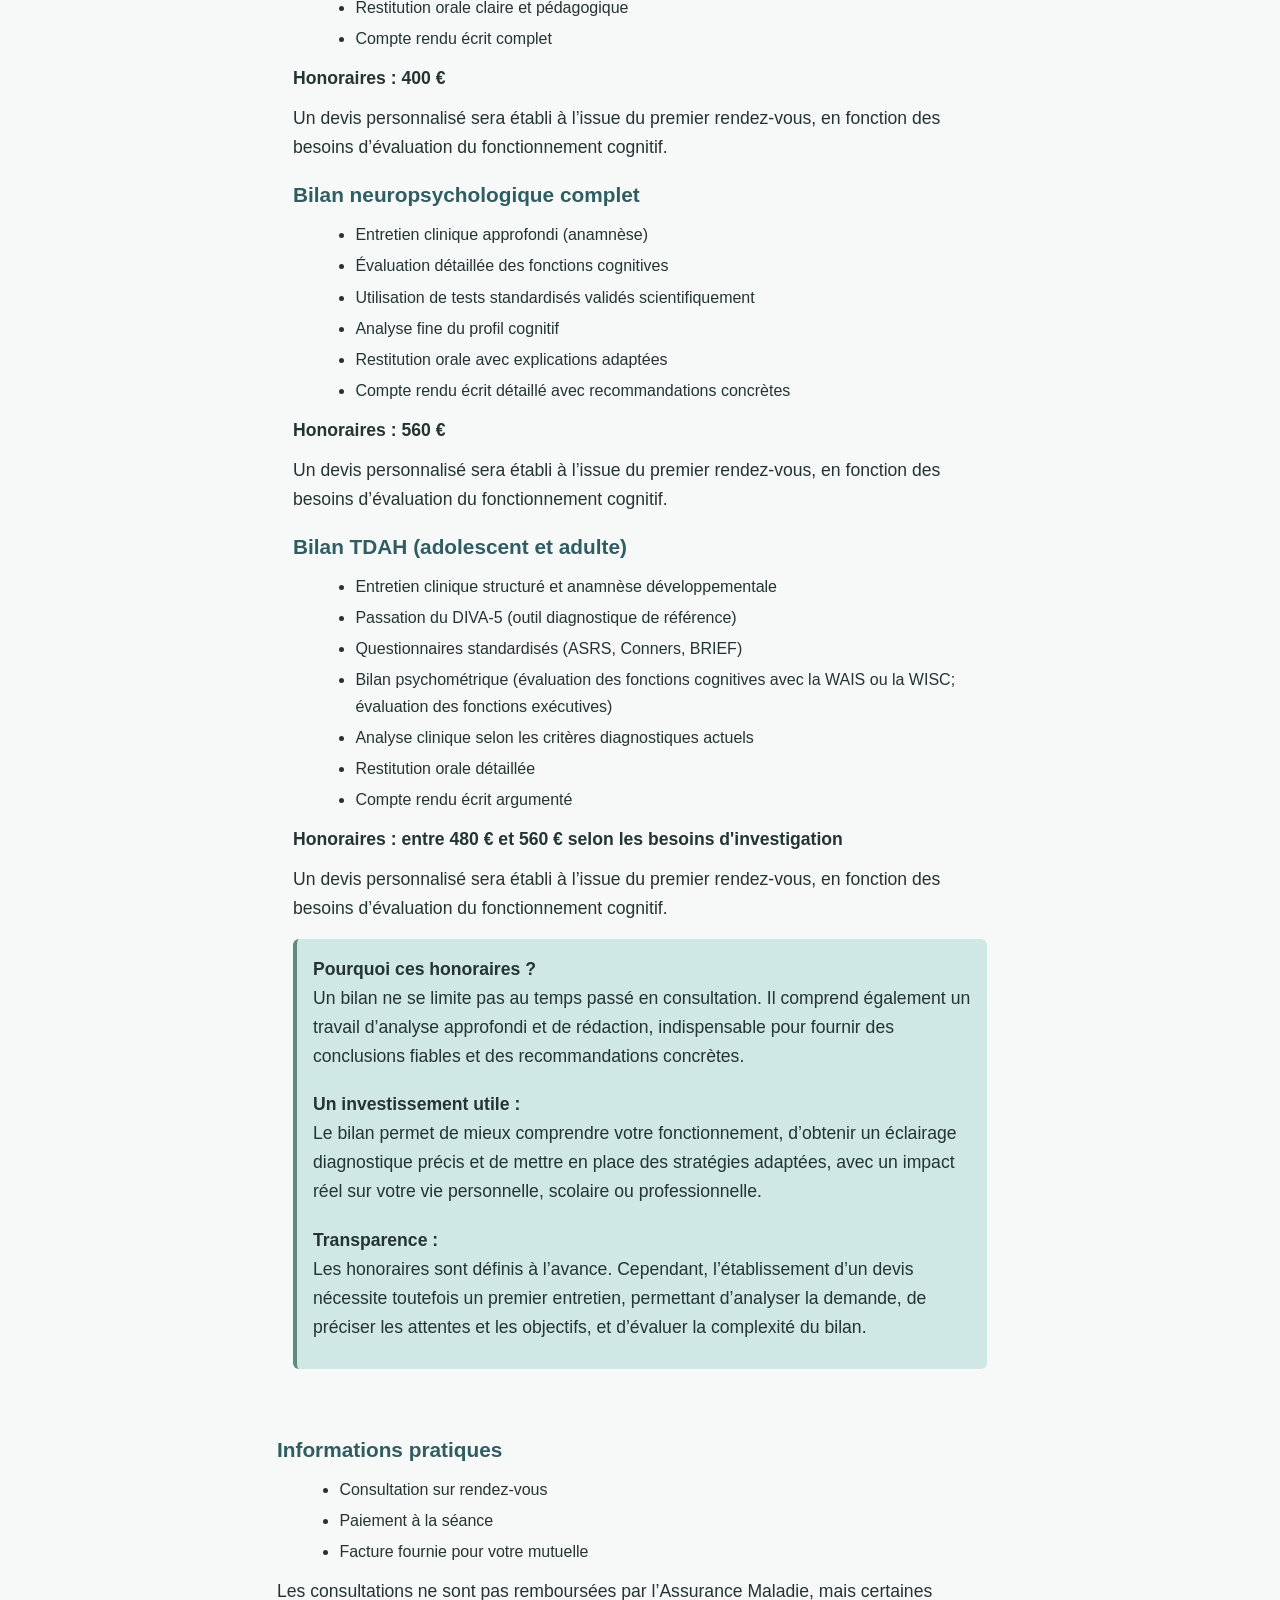
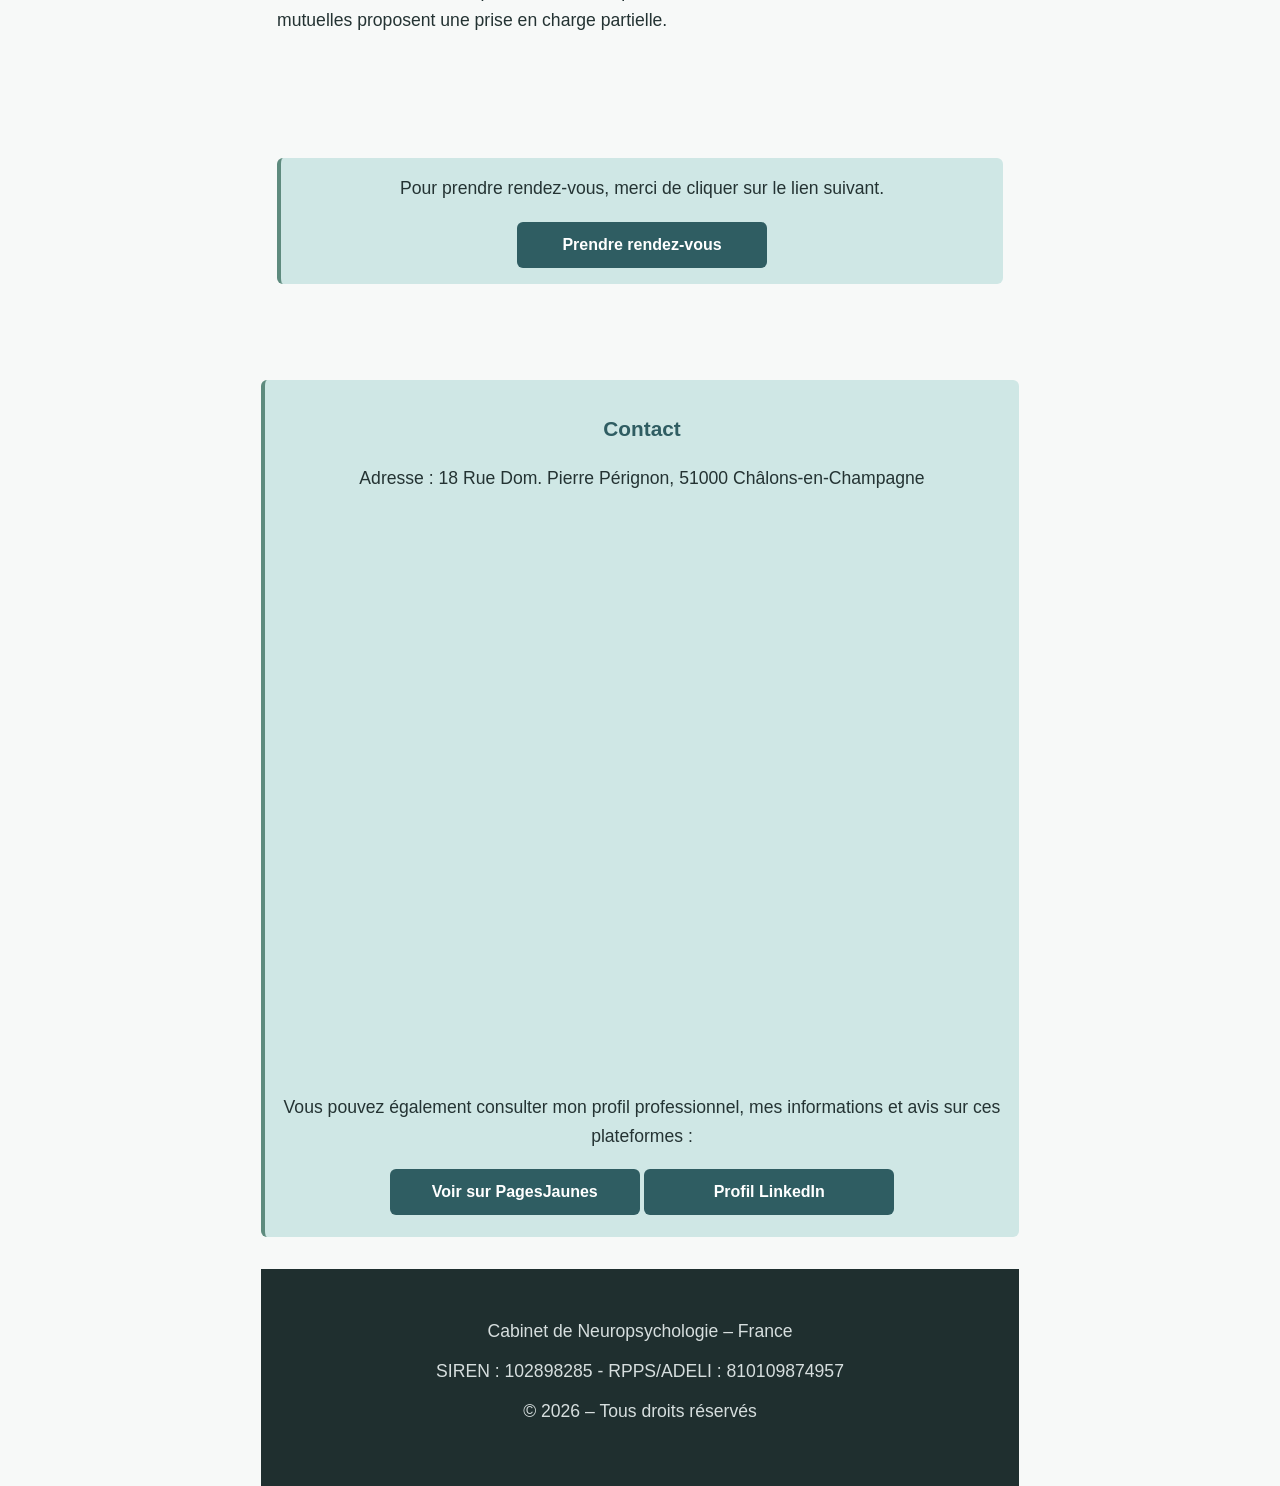
==== commit 3858cd83: "Update index.html" ====
--- a/index.html
+++ b/index.html
@@ -339,6 +339,7 @@
   <li>Entretien clinique structuré et anamnèse développementale</li>
   <li>Passation du DIVA-5 (outil diagnostique de référence)</li>
   <li>Questionnaires standardisés (ASRS, Conners, BRIEF)</li>
+<li>Bilan psychométrique (évaluation des fonctions cognitives avec la WAIS ou la WISC; évaluation des fonctions exécutives)
   <li>Analyse clinique selon les critères diagnostiques actuels</li>
   <li>Restitution orale détaillée</li>
   <li>Compte rendu écrit argumenté</li>
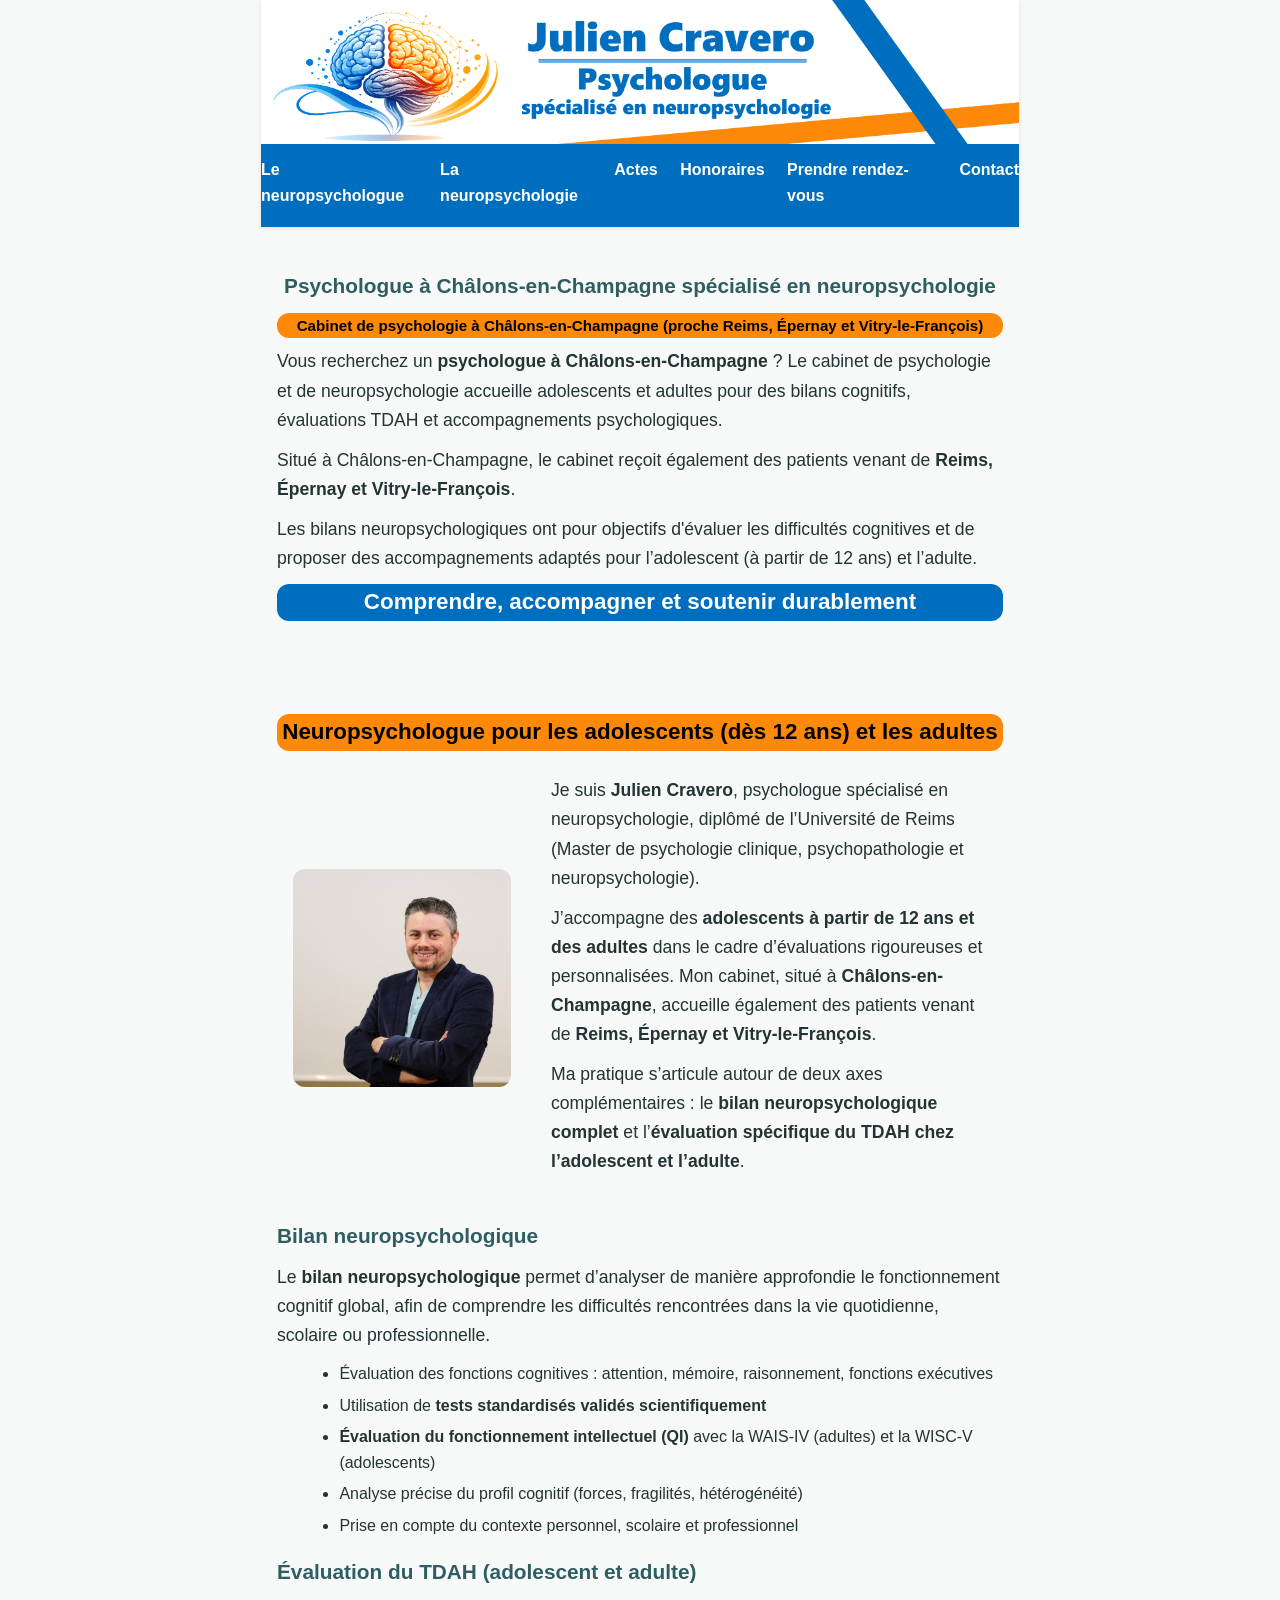
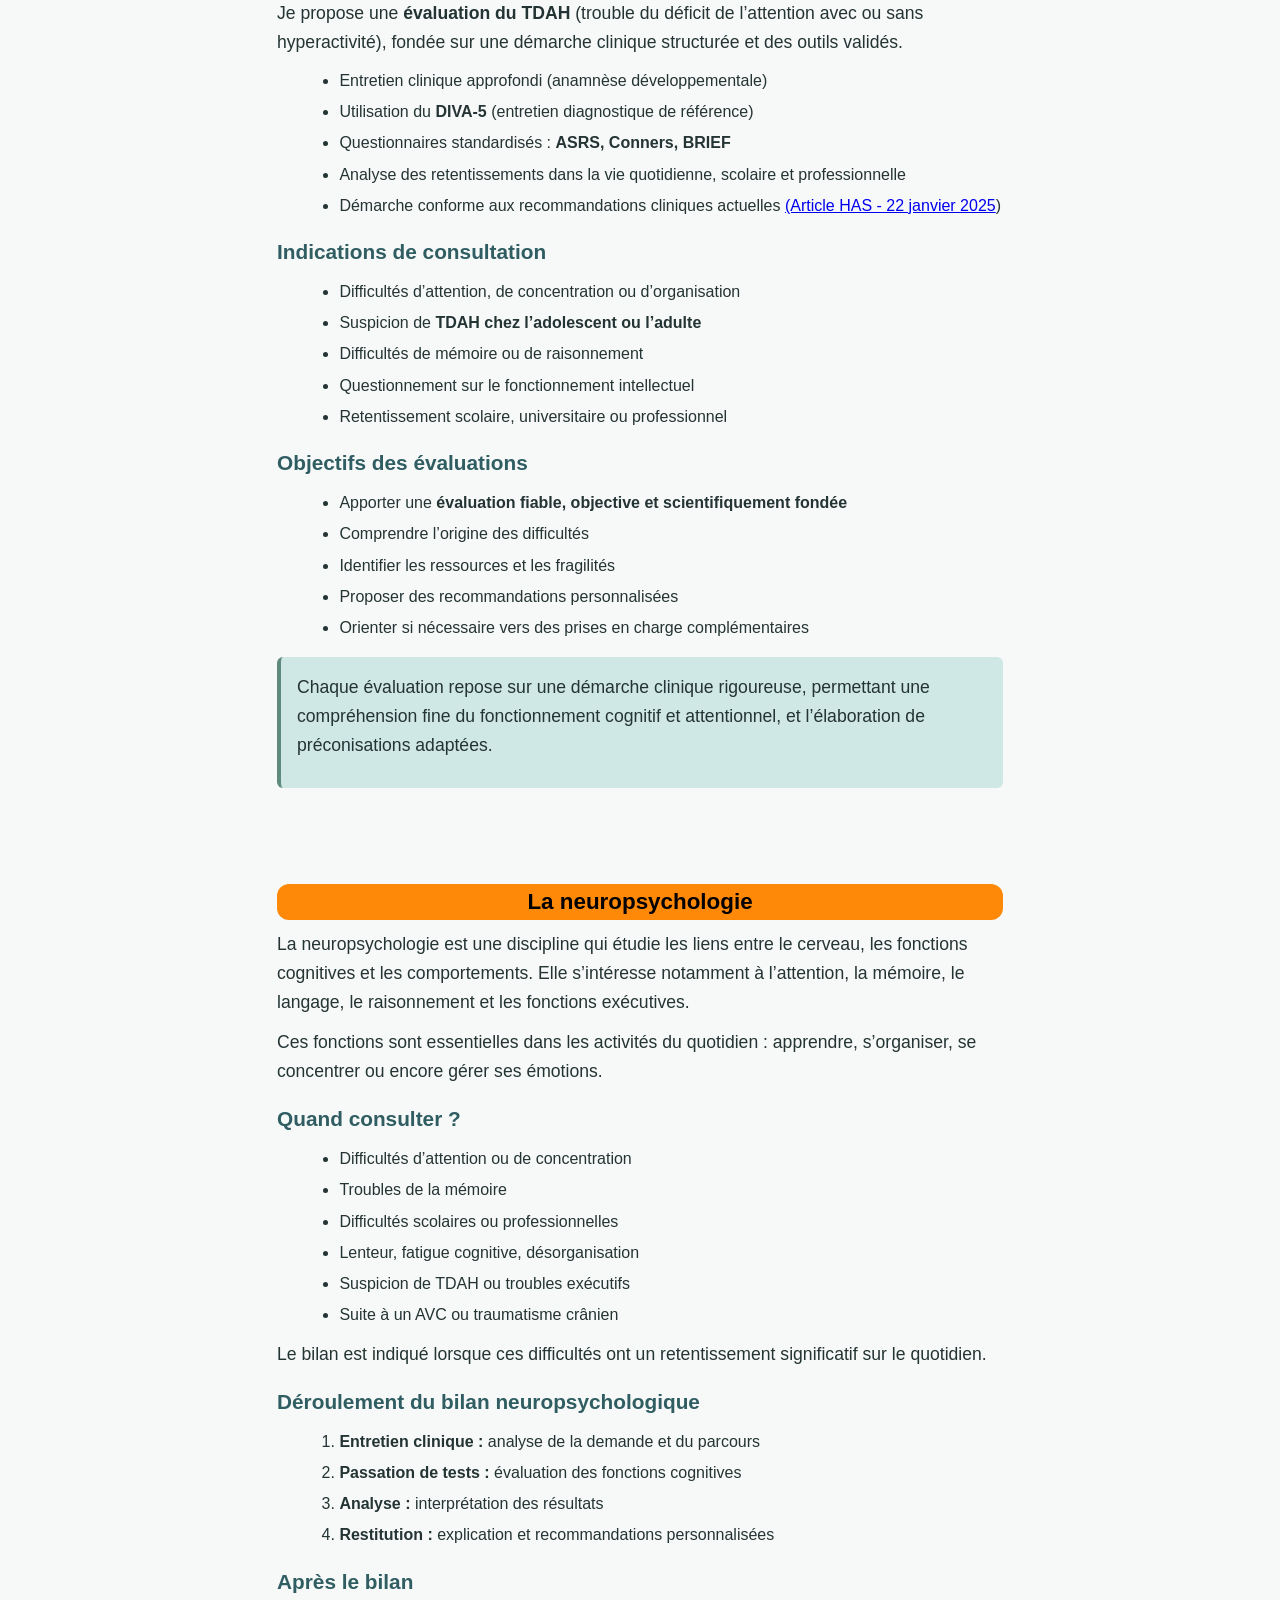
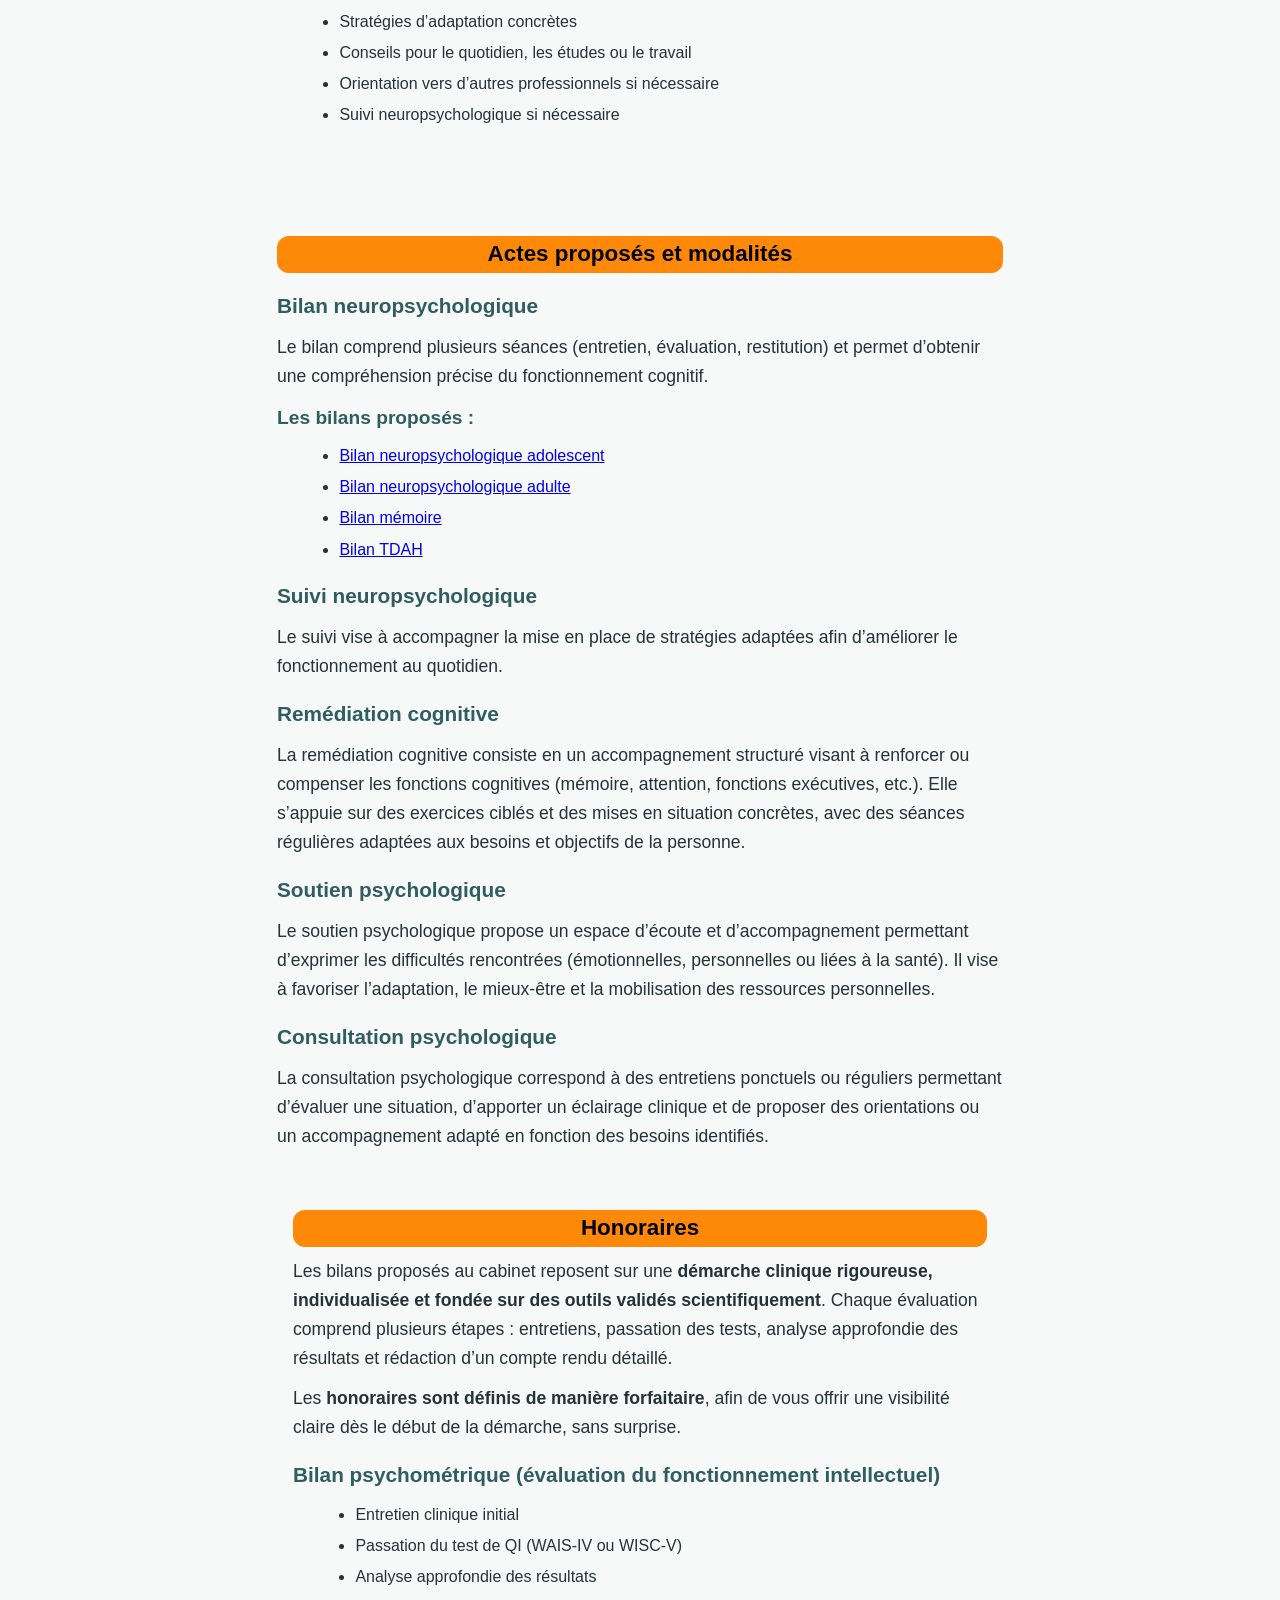
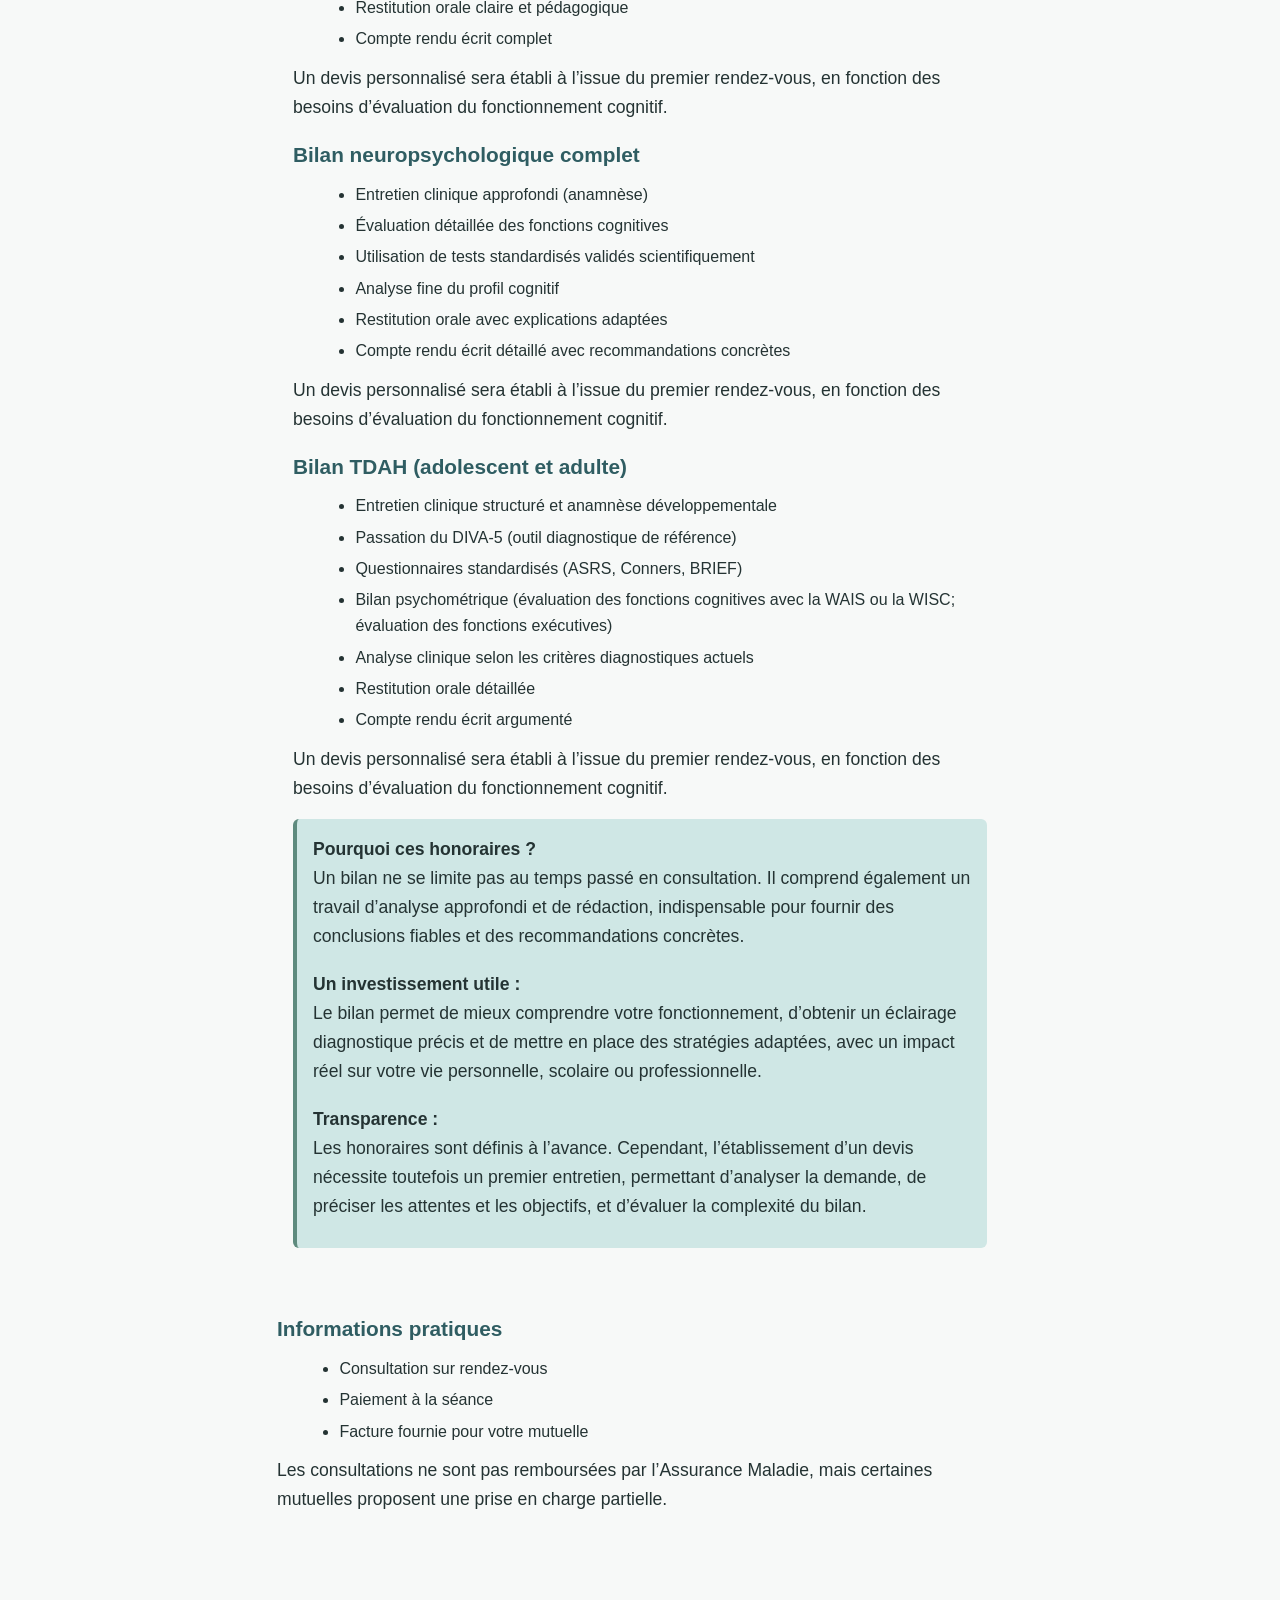
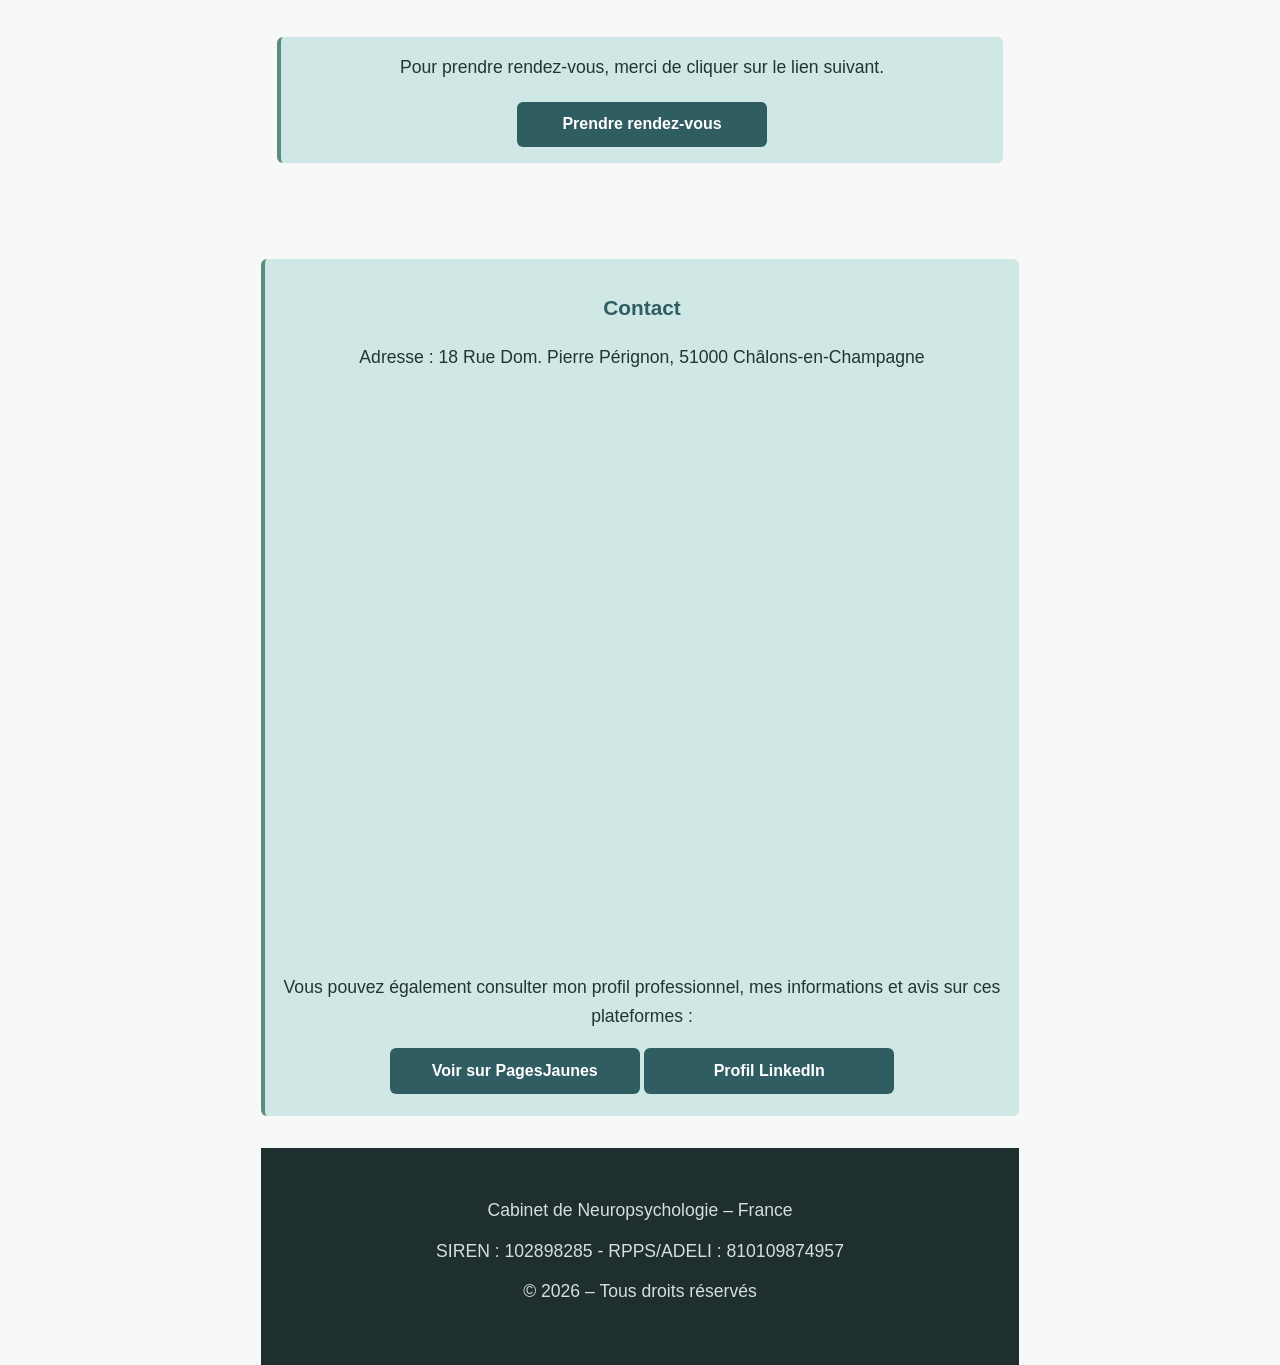
==== commit a9391dfc: "Update index.html" ====
--- a/index.html
+++ b/index.html
@@ -319,7 +319,7 @@
   <li>Restitution orale claire et pédagogique</li>
   <li>Compte rendu écrit complet</li>
 </ul>
-<p><strong>Honoraires : 400 €</strong></p>
+
     <p>Un devis personnalisé sera établi à l’issue du premier rendez-vous, en fonction des besoins d’évaluation du fonctionnement cognitif.</p>
 
 <h3>Bilan neuropsychologique complet</h3>
@@ -331,7 +331,7 @@
   <li>Restitution orale avec explications adaptées</li>
   <li>Compte rendu écrit détaillé avec recommandations concrètes</li>
 </ul>
-<p><strong>Honoraires : 560 €</strong></p>
+
     <p>Un devis personnalisé sera établi à l’issue du premier rendez-vous, en fonction des besoins d’évaluation du fonctionnement cognitif.</p>
 
 <h3>Bilan TDAH (adolescent et adulte)</h3>
@@ -344,7 +344,7 @@
   <li>Restitution orale détaillée</li>
   <li>Compte rendu écrit argumenté</li>
 </ul>
-<p><strong>Honoraires : entre 480 € et 560 € selon les besoins d'investigation</strong></p>
+
     <p>Un devis personnalisé sera établi à l’issue du premier rendez-vous, en fonction des besoins d’évaluation du fonctionnement cognitif.</p>
 
 <div class="highlight">
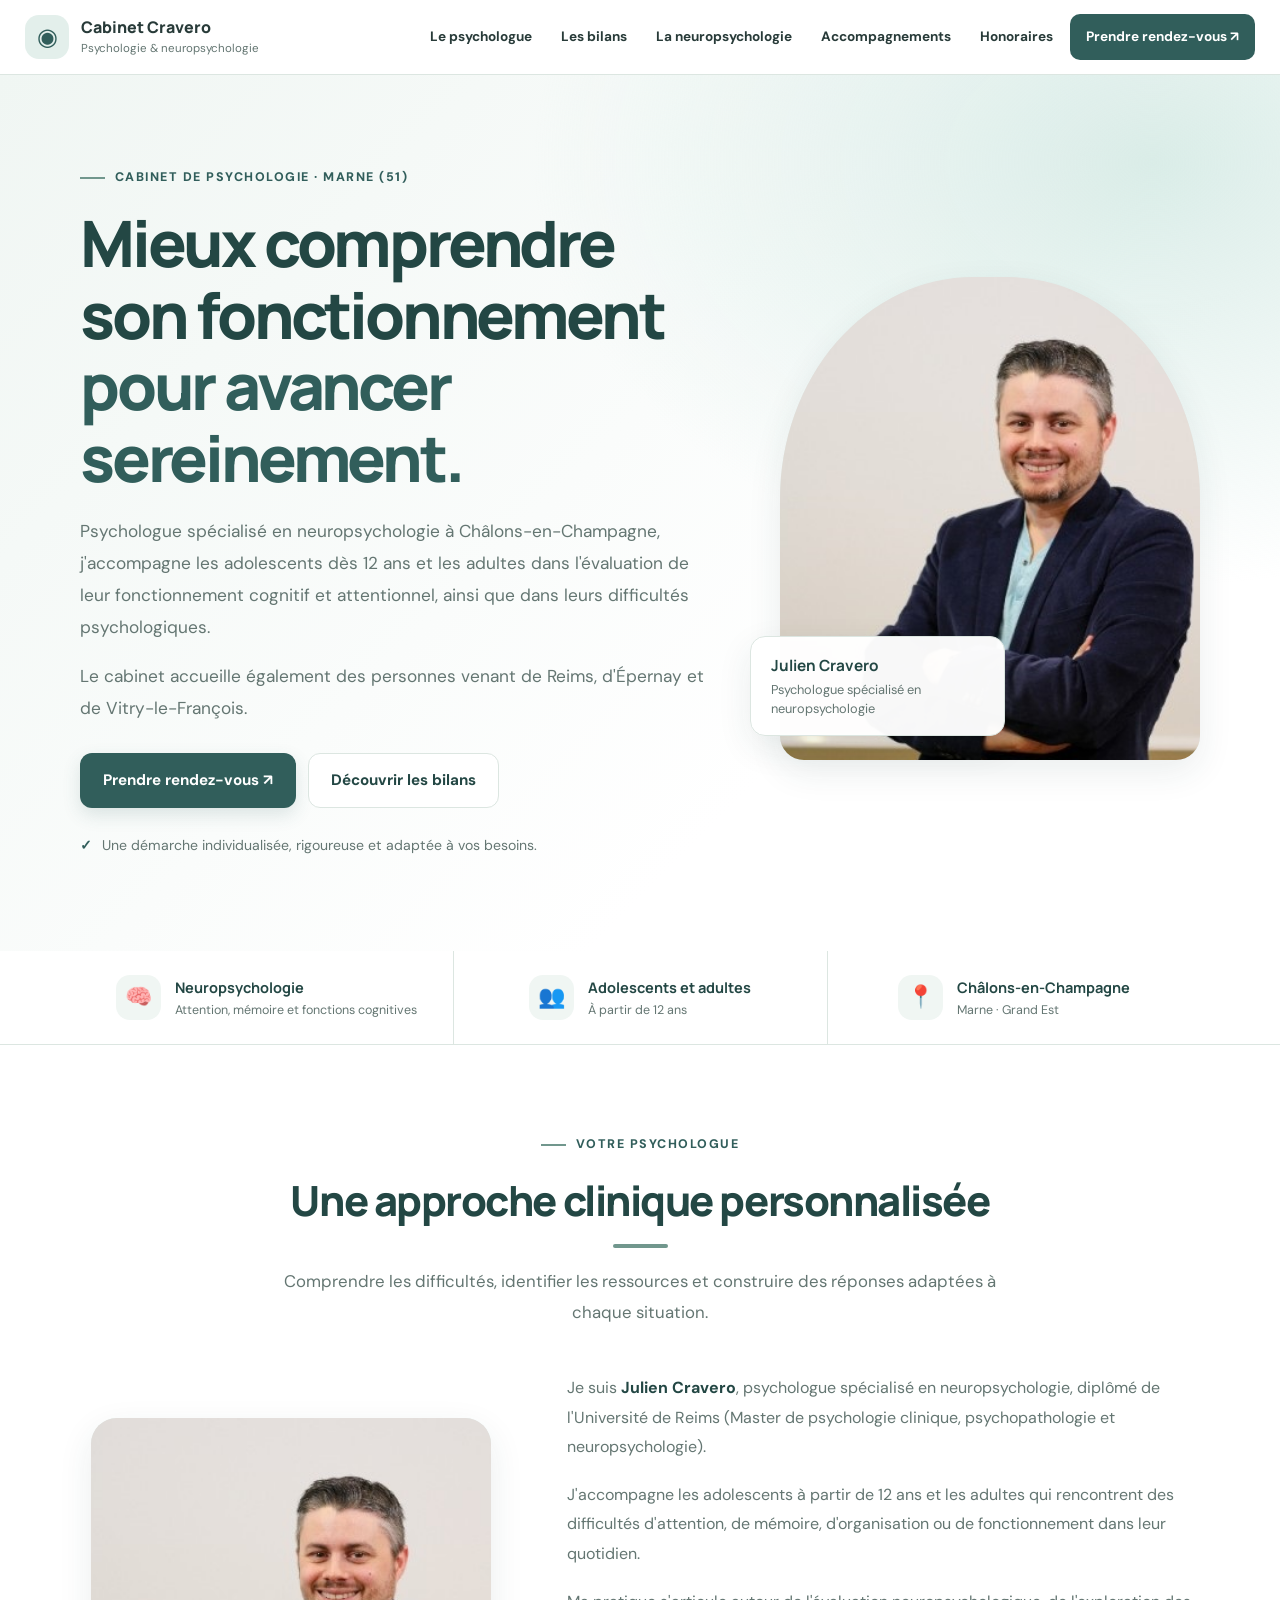
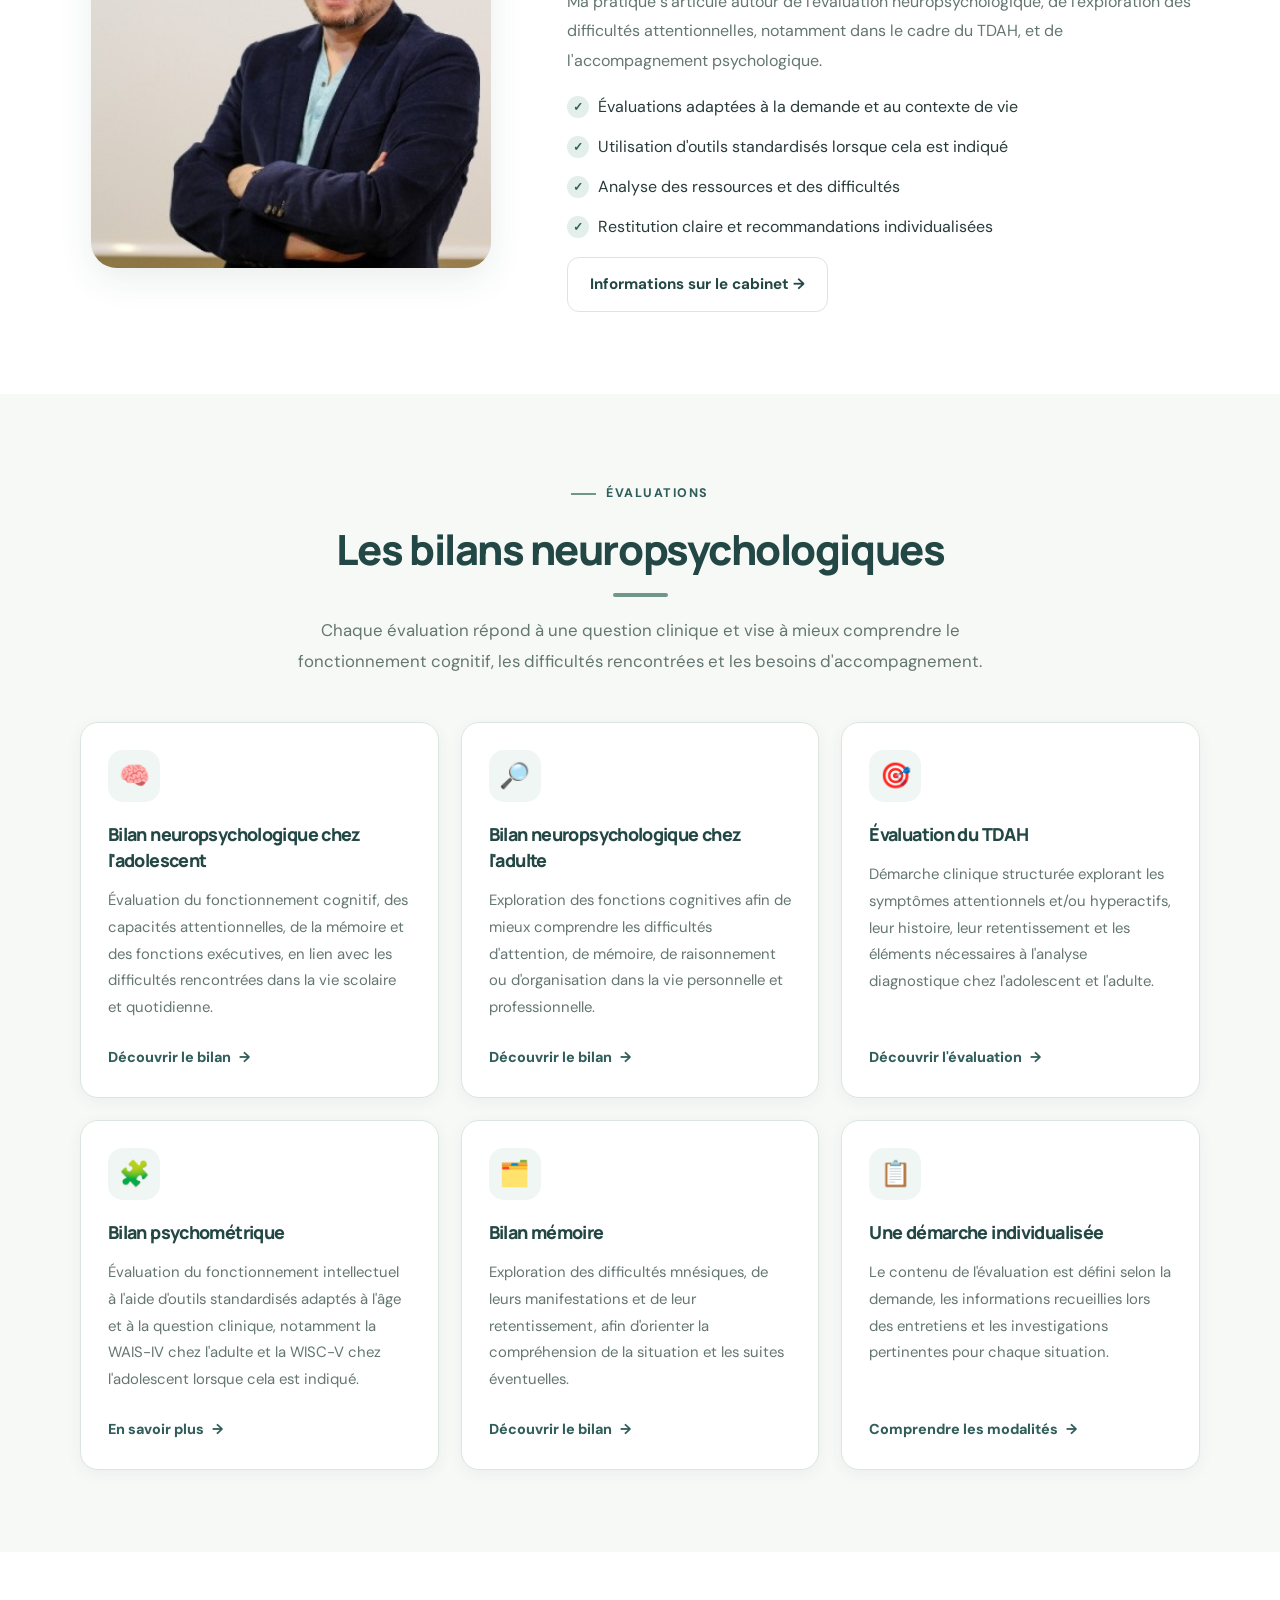
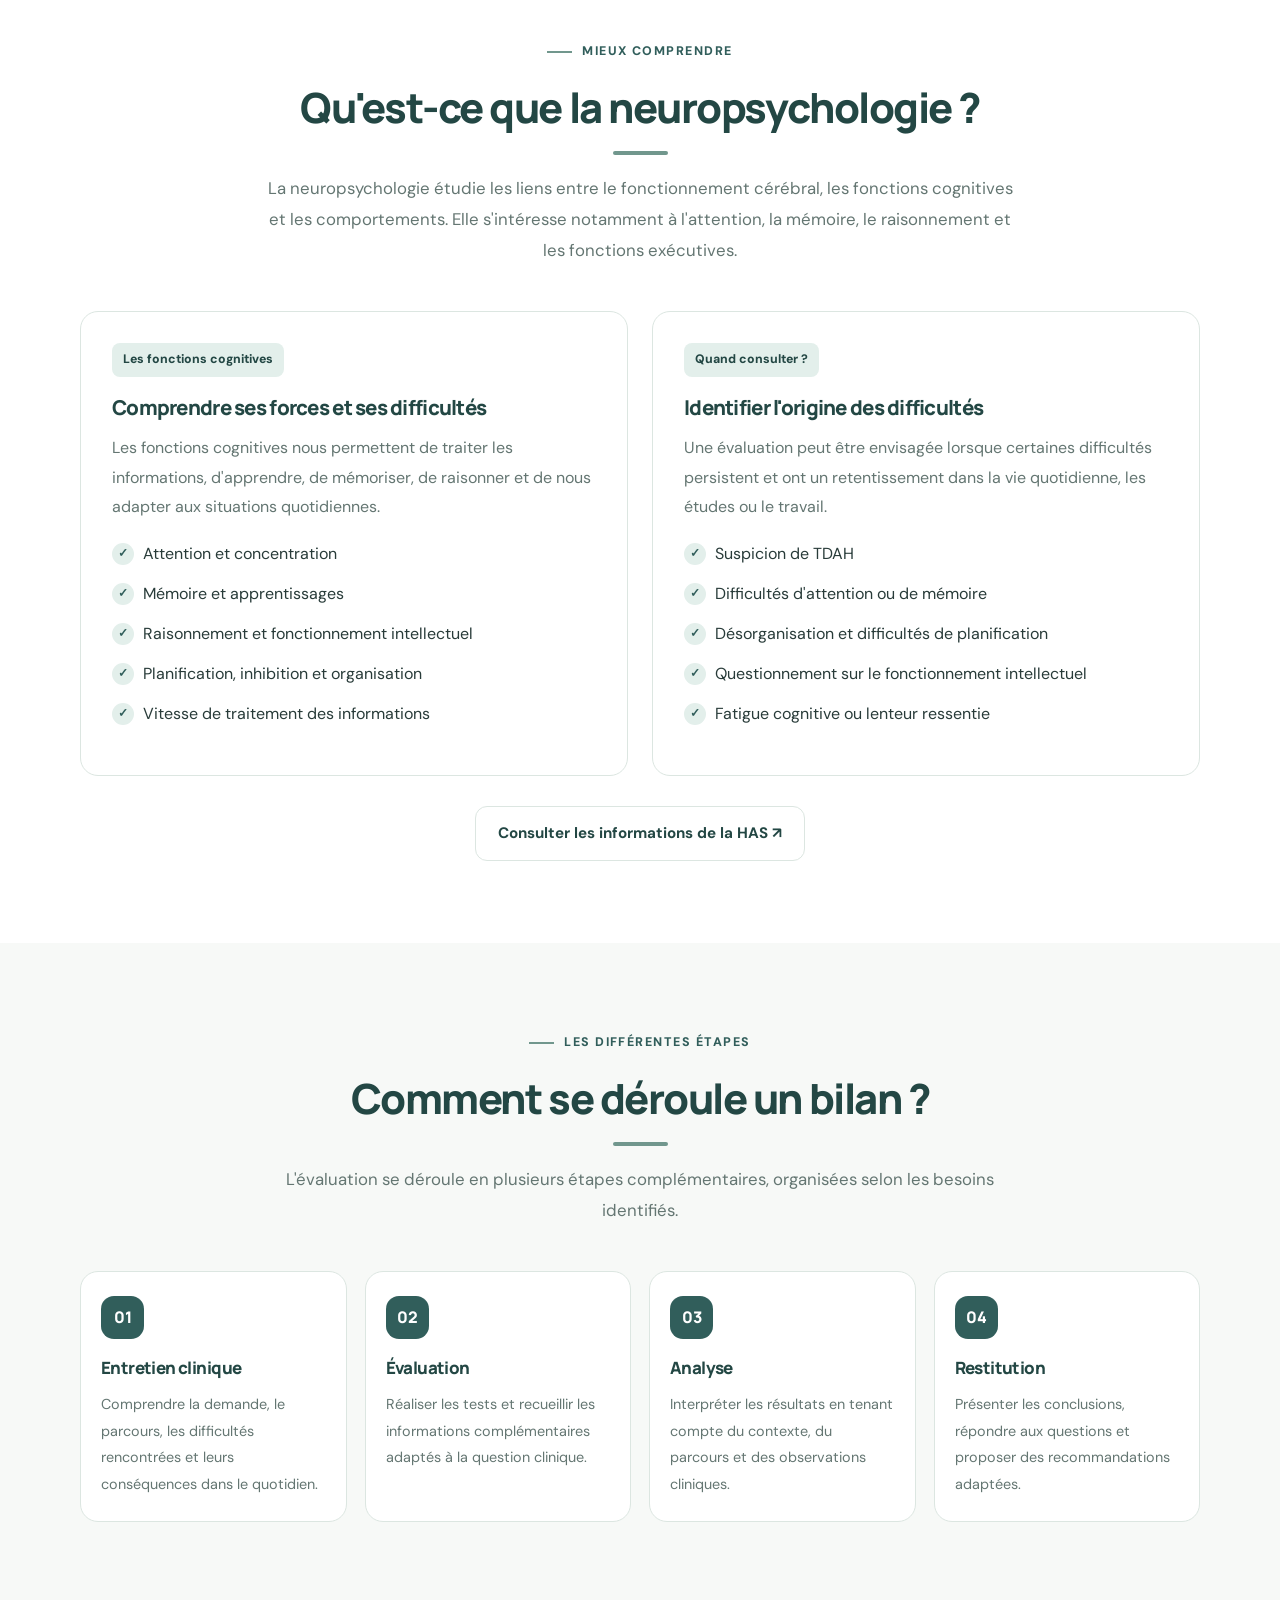
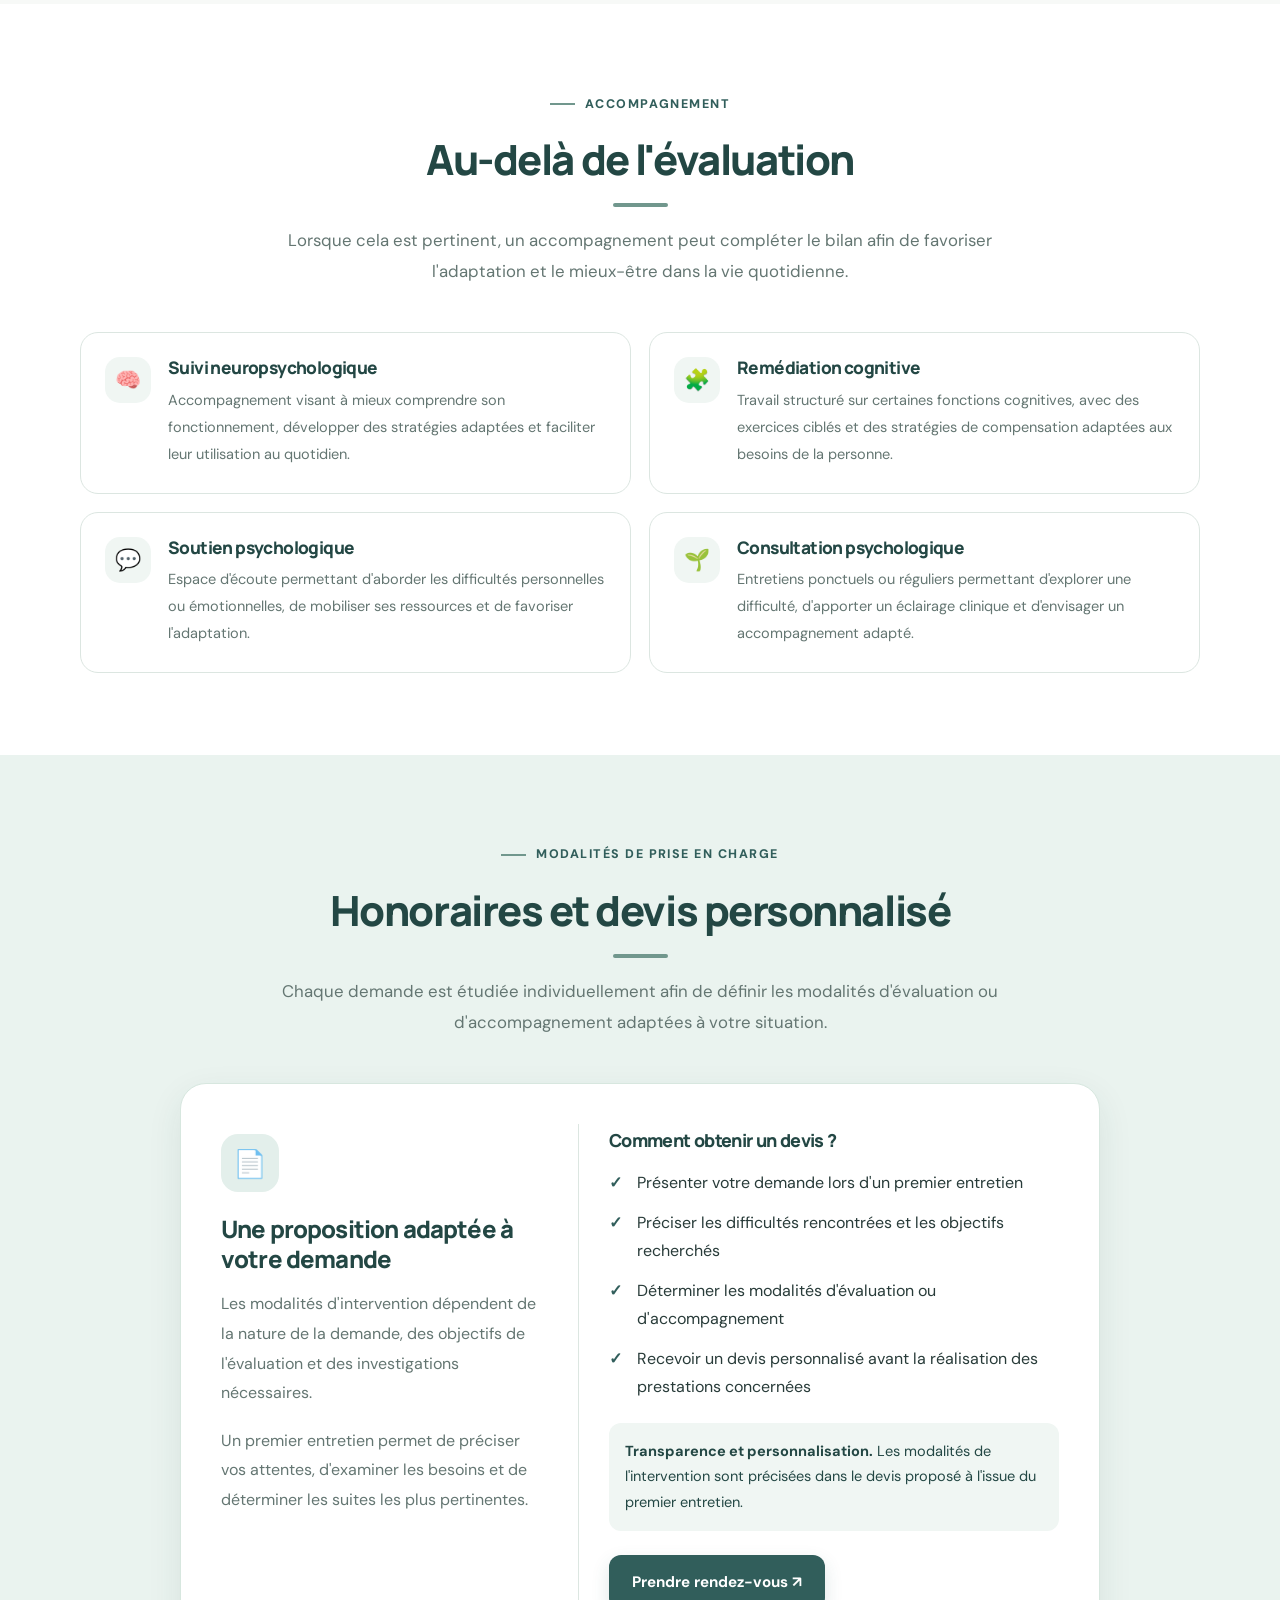
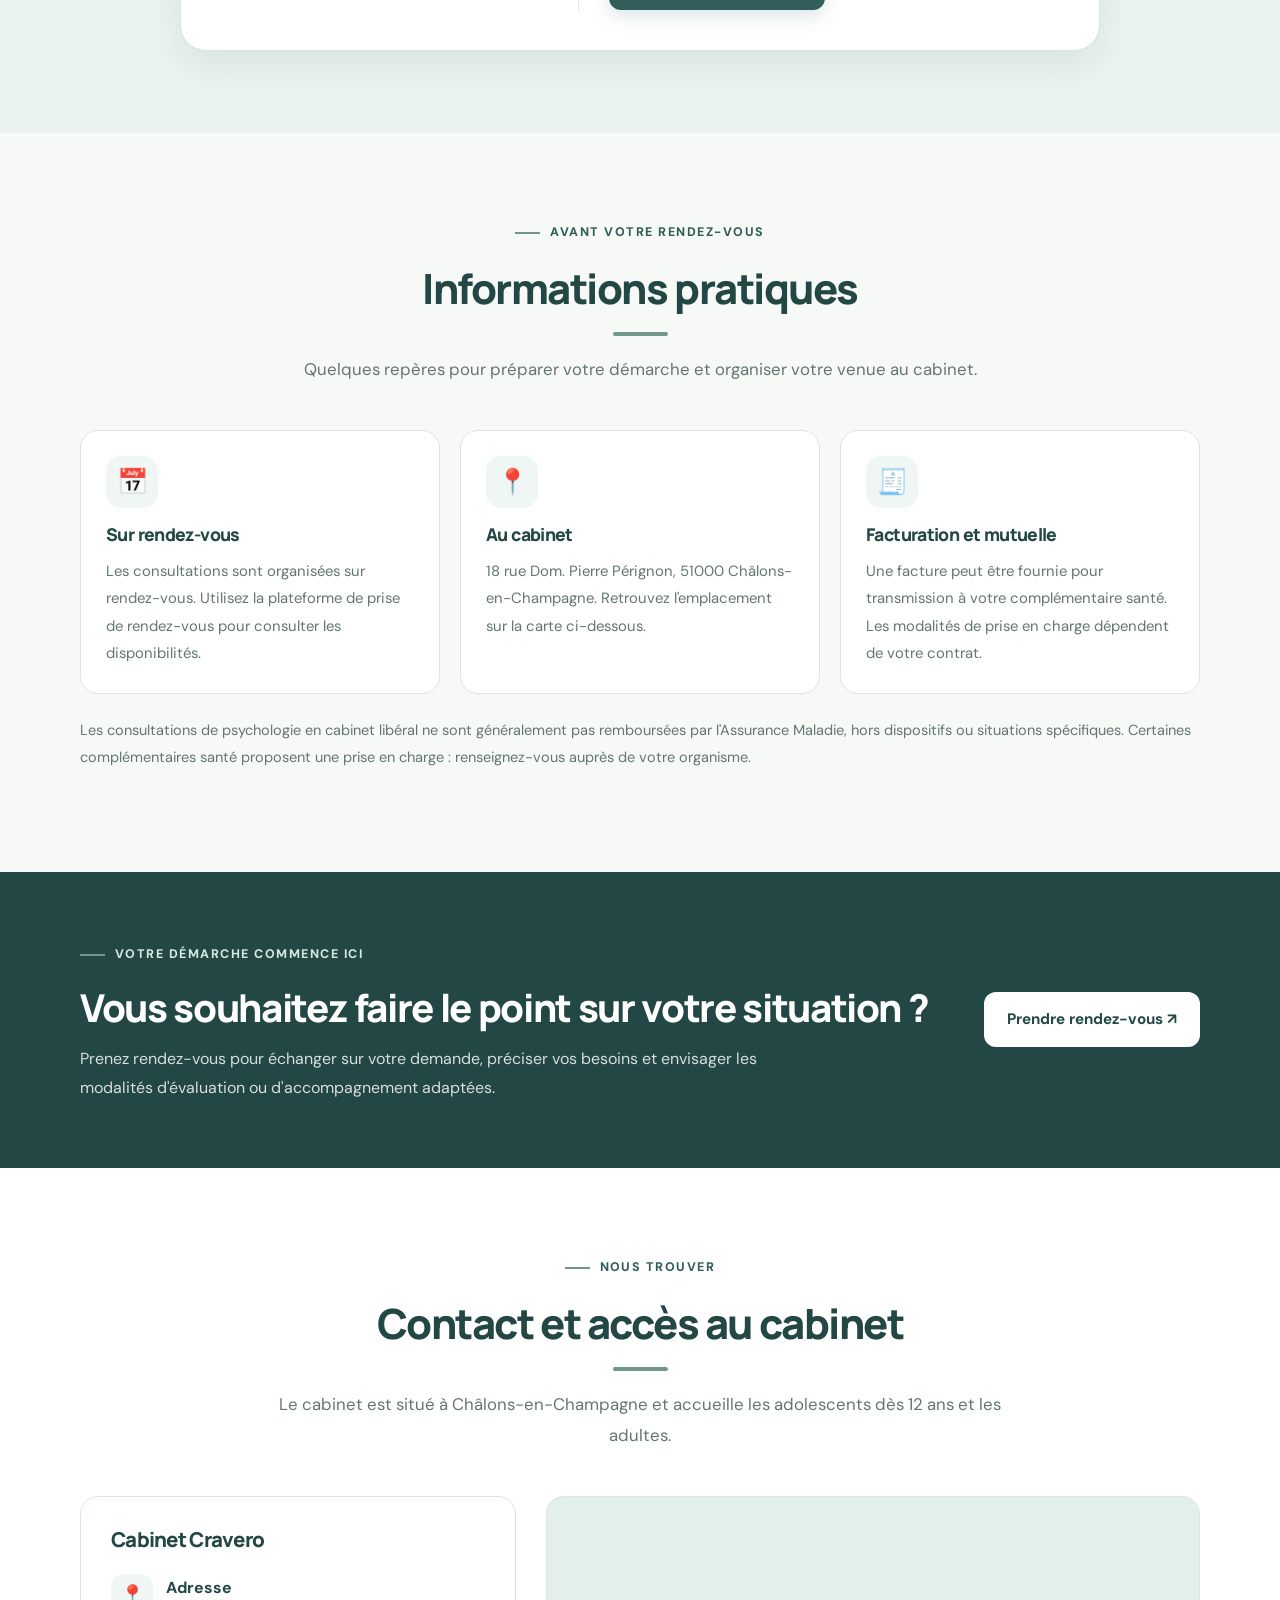
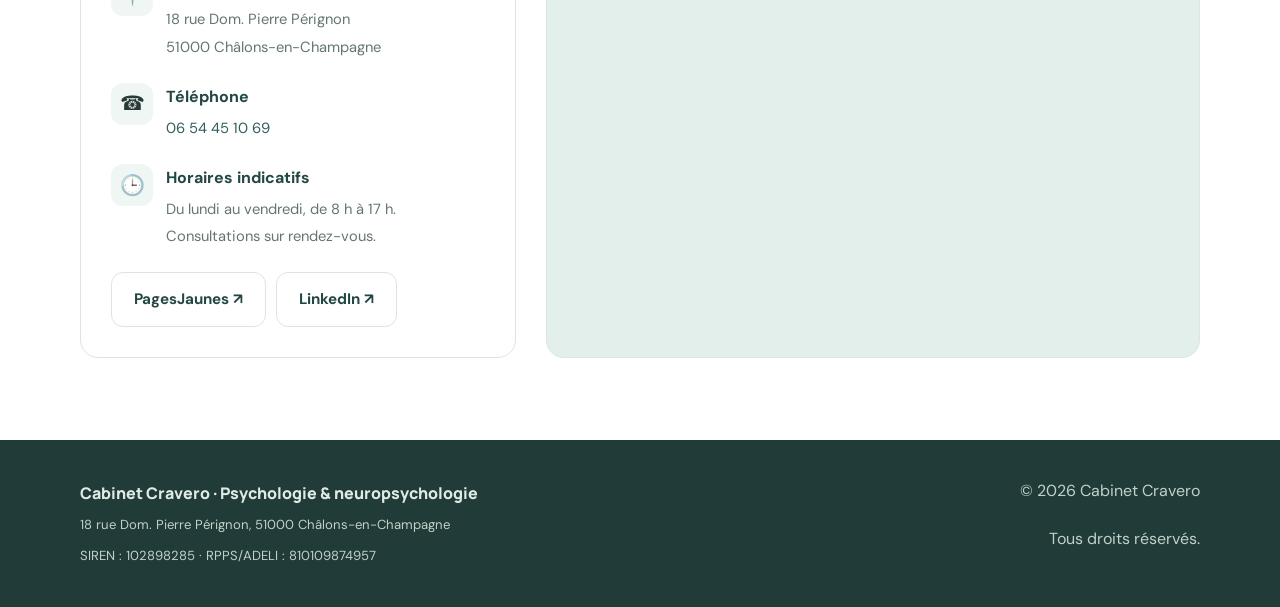
==== commit 7c26e4b5: "Add files via upload" ====
--- a/index.html
+++ b/index.html
@@ -1,107 +1,61 @@
+
 <!DOCTYPE html>
 <html lang="fr">
-
 <head>
-<meta charset="UTF-8" />
-<meta name="viewport" content="width=device-width, initial-scale=1.0" />
-
-<title>Psychologue Châlons-en-Champagne – Neuropsychologue</title>
-<link rel="icon" href="/cabinet/images/Psychologue_Cravero_favicon.ico" type="image/x-icon">
-<meta name="description" content="Psychologue à Châlons-en-Champagne. Neuropsychologue, bilan cognitif, TDAH, accompagnement adulte et adolescent. Rendez-vous rapide.">
+<meta charset="UTF-8">
+<meta name="viewport" content="width=device-width, initial-scale=1">
+
+<title>Julien Cravero – Psychologue et neuropsychologue à Châlons-en-Champagne</title>
+
+<meta name="description" content="Julien Cravero, psychologue spécialisé en neuropsychologie à Châlons-en-Champagne. Bilans neuropsychologiques, évaluation du TDAH, bilan mémoire et accompagnement des adolescents dès 12 ans et des adultes.">
+<meta name="robots" content="index, follow">
 <meta name="geo.region" content="FR-51">
 <meta name="geo.placename" content="Châlons-en-Champagne">
-<meta name="robots" content="index, follow">
+<meta name="theme-color" content="#234744">
+
 <link rel="canonical" href="https://neuropsy-cravero.github.io/cabinet/">
+<link rel="icon" href="/cabinet/images/Psychologue_Cravero_favicon.ico" type="image/x-icon">
+
+<link rel="preconnect" href="https://fonts.googleapis.com">
+<link rel="preconnect" href="https://fonts.gstatic.com" crossorigin>
+<link href="https://fonts.googleapis.com/css2?family=DM+Sans:wght@400;500;600;700&family=Manrope:wght@400;500;600;700;800&display=swap" rel="stylesheet">
 
 <script type="application/ld+json">
 {
   "@context": "https://schema.org",
   "@type": ["MedicalBusiness", "Psychologist"],
-
   "@id": "https://neuropsy-cravero.github.io/cabinet/#cabinet",
-
   "name": "Cabinet Cravero",
   "url": "https://neuropsy-cravero.github.io/cabinet/",
-  "image": "https://neuropsy-cravero.github.io/cabinet/assets/photo-cabinet.jpg",
-
-  "description": "Cabinet de neuropsychologie à Châlons-en-Champagne. Bilan neuropsychologique enfant et adulte, bilan cognitif, diagnostic TDAH, thérapie TCC.",
-
+  "image": "https://neuropsy-cravero.github.io/cabinet/images/Julien%20Cravero%20-%20Profil.jpg",
+  "description": "Cabinet de psychologie et de neuropsychologie à Châlons-en-Champagne. Bilans neuropsychologiques, évaluation du TDAH et accompagnement psychologique chez l'adolescent dès 12 ans et l'adulte.",
   "telephone": "+33654451069",
-
   "address": {
     "@type": "PostalAddress",
-    "streetAddress": "18 rue Dom. Pérignon",
+    "streetAddress": "18 rue Dom. Pierre Pérignon",
     "addressLocality": "Châlons-en-Champagne",
     "postalCode": "51000",
     "addressRegion": "Grand Est",
     "addressCountry": "FR"
   },
-
   "geo": {
     "@type": "GeoCoordinates",
     "latitude": 48.9566,
     "longitude": 4.3672
   },
-
   "areaServed": [
-    {
-      "@type": "AdministrativeArea",
-      "name": "Marne"
-    },
-    {
-      "@type": "City",
-      "name": "Châlons-en-Champagne"
-    },
-    {
-      "@type": "City",
-      "name": "Reims"
-    },
-    {
-      "@type": "City",
-      "name": "Épernay"
-    },
-    {
-      "@type": "City",
-      "name": "Vitry-le-François"
-    }
+    {"@type": "AdministrativeArea", "name": "Marne"},
+    {"@type": "City", "name": "Châlons-en-Champagne"},
+    {"@type": "City", "name": "Reims"},
+    {"@type": "City", "name": "Épernay"},
+    {"@type": "City", "name": "Vitry-le-François"}
   ],
-
   "medicalSpecialty": [
     "Neuropsychologie",
     "Psychologie",
     "Thérapie cognitivo-comportementale"
   ],
-
-  "makesOffer": [
-    {
-      "@type": "MedicalProcedure",
-      "name": "Bilan neuropsychologique enfant",
-      "areaServed": "Châlons-en-Champagne"
-    },
-    {
-      "@type": "MedicalProcedure",
-      "name": "Bilan neuropsychologique adolescent",
-      "areaServed": "Châlons-en-Champagne"
-    },
-    {
-      "@type": "MedicalProcedure",
-      "name": "Bilan neuropsychologique adulte",
-      "areaServed": "Châlons-en-Champagne"
-    },
-    {
-      "@type": "MedicalProcedure",
-      "name": "Bilan cognitif",
-      "areaServed": "Châlons-en-Champagne"
-    },
-    {
-      "@type": "MedicalProcedure",
-      "name": "Diagnostic TDAH",
-      "areaServed": "Châlons-en-Champagne"
-    }
-  ],
-
   "hasMap": "https://www.google.com/maps?q=18+rue+Dom+Perignon+51000+Chalons-en-Champagne",
-
   "openingHoursSpecification": [
     {
       "@type": "OpeningHoursSpecification",
@@ -116,9 +70,6 @@
       "closes": "17:00"
     }
   ],
-
-  "priceRange": "€€",
-
   "sameAs": [
     "https://share.google/ZRv7o9dWCqA2Sswyi",
     "https://www.linkedin.com/in/julien-cravero-80a19013a/",
@@ -128,313 +79,2307 @@
 }
 </script>
 
-<link rel="stylesheet" href="scripts/style.css">
-
+<style>
+/* ==================================================
+   1. IDENTITÉ VISUELLE
+   ================================================== */
+
+:root {
+  --primary: #315e5b;
+  --primary-dark: #234744;
+  --secondary: #71978d;
+  --accent: #e3efeb;
+  --accent-light: #f0f6f3;
+  --background: #f7f9f7;
+  --surface: #ffffff;
+  --text: #283b39;
+  --muted: #647672;
+  --border: #dce6e1;
+  --orange: #e9a15b;
+
+  --shadow-sm: 0 4px 15px rgba(35,71,68,.06);
+  --shadow-md: 0 12px 35px rgba(35,71,68,.09);
+  --shadow-lg: 0 20px 45px rgba(35,71,68,.13);
+
+  --radius-sm: 10px;
+  --radius-md: 18px;
+  --radius-lg: 26px;
+
+  --container: 1120px;
+  --header-height: 74px;
+}
+
+/* ==================================================
+   2. RESET ET BASE
+   ================================================== */
+
+*,
+*::before,
+*::after {
+  box-sizing: border-box;
+}
+
+html {
+  scroll-behavior: smooth;
+  scroll-padding-top: 100px;
+  -webkit-text-size-adjust: 100%;
+}
+
+body {
+  margin: 0;
+  padding: 0;
+  color: var(--text);
+  background: var(--background);
+  font-family: "DM Sans", Arial, sans-serif;
+  font-size: 16px;
+  line-height: 1.75;
+  -webkit-font-smoothing: antialiased;
+}
+
+img {
+  display: block;
+  max-width: 100%;
+}
+
+a {
+  color: var(--primary);
+  text-decoration: none;
+  text-underline-offset: 4px;
+  transition: color .2s, background .2s, transform .2s;
+}
+
+button {
+  font: inherit;
+}
+
+button:focus-visible,
+a:focus-visible {
+  outline: 3px solid var(--orange);
+  outline-offset: 4px;
+}
+
+::selection {
+  background: var(--accent);
+  color: var(--primary-dark);
+}
+
+.container {
+  width: min(var(--container), calc(100% - 48px));
+  margin-inline: auto;
+}
+
+main {
+  overflow: clip;
+}
+
+section {
+  padding: 82px 0;
+}
+
+section[id] {
+  scroll-margin-top: 100px;
+}
+
+.section-white {
+  background: var(--surface);
+}
+
+/* ==================================================
+   3. TYPOGRAPHIE
+   ================================================== */
+
+h1, h2, h3, h4 {
+  margin-top: 0;
+  color: var(--primary-dark);
+  font-family: "Manrope", sans-serif;
+  font-weight: 800;
+  line-height: 1.25;
+  letter-spacing: -.035em;
+  overflow-wrap: anywhere;
+}
+
+h1 {
+  margin-bottom: 24px;
+  font-size: clamp(2.3rem, 5vw, 4rem);
+  line-height: 1.12;
+  letter-spacing: -.05em;
+}
+
+h2 {
+  margin-bottom: 24px;
+  font-size: clamp(1.8rem, 3.5vw, 2.6rem);
+}
+
+h3 {
+  margin-bottom: 13px;
+  font-size: 1.28rem;
+}
+
+h4 {
+  margin-bottom: 12px;
+  font-size: 1.05rem;
+}
+
+p {
+  margin: 0 0 18px;
+  font-size: 1rem;
+  line-height: 1.85;
+}
+
+strong {
+  color: var(--primary-dark);
+  font-weight: 700;
+}
+
+ul, ol {
+  padding-left: 24px;
+}
+
+li {
+  margin-bottom: 9px;
+  padding-left: 4px;
+}
+
+li::marker {
+  color: var(--secondary);
+}
+
+.eyebrow {
+  display: inline-flex;
+  align-items: center;
+  gap: 10px;
+  margin-bottom: 18px;
+  color: var(--primary);
+  font-size: .78rem;
+  font-weight: 800;
+  letter-spacing: .12em;
+  text-transform: uppercase;
+}
+
+.eyebrow::before {
+  content: "";
+  width: 25px;
+  height: 2px;
+  background: var(--secondary);
+}
+
+.section-heading {
+  max-width: 760px;
+  margin: 0 auto 45px;
+  text-align: center;
+}
+
+.section-heading h2 {
+  margin-bottom: 18px;
+}
+
+.section-heading h2::after {
+  content: "";
+  display: block;
+  width: 55px;
+  height: 4px;
+  margin: 18px auto 0;
+  border-radius: 10px;
+  background: var(--secondary);
+}
+
+.section-heading p {
+  color: var(--muted);
+  font-size: 1.05rem;
+}
+
+/* ==================================================
+   4. NAVIGATION
+   ================================================== */
+
+.site-header {
+  position: sticky;
+  top: 0;
+  z-index: 1000;
+  background: rgba(255,255,255,.96);
+  border-bottom: 1px solid var(--border);
+  backdrop-filter: blur(14px);
+}
+
+.navbar {
+  width: min(1320px, 100%);
+  min-height: var(--header-height);
+  margin: auto;
+  padding: 10px 25px;
+  display: flex;
+  align-items: center;
+  justify-content: space-between;
+  gap: 20px;
+}
+
+.brand {
+  display: flex;
+  align-items: center;
+  gap: 12px;
+  min-width: 0;
+  color: var(--text);
+}
+
+.brand-symbol {
+  display: grid;
+  place-items: center;
+  flex-shrink: 0;
+  width: 44px;
+  height: 44px;
+  border-radius: 14px;
+  background: var(--accent);
+  color: var(--primary);
+  font-size: 24px;
+}
+
+.brand-name {
+  display: block;
+  font-family: "Manrope", sans-serif;
+  font-size: 1rem;
+  font-weight: 800;
+  line-height: 1.3;
+}
+
+.brand-subtitle {
+  display: block;
+  margin-top: 3px;
+  color: var(--muted);
+  font-size: .72rem;
+  line-height: 1.4;
+}
+
+.nav-menu {
+  display: flex;
+  align-items: center;
+  justify-content: flex-end;
+  gap: 5px;
+  margin: 0;
+  padding: 0;
+  list-style: none;
+}
+
+.nav-menu li {
+  margin: 0;
+  padding: 0;
+}
+
+.nav-menu a {
+  display: inline-flex;
+  align-items: center;
+  justify-content: center;
+  min-height: 42px;
+  padding: 9px 12px;
+  color: var(--text);
+  font-size: .85rem;
+  font-weight: 700;
+  white-space: nowrap;
+  border-radius: 10px;
+}
+
+.nav-menu a:hover {
+  color: var(--primary-dark);
+  background: var(--accent-light);
+}
+
+.nav-menu .nav-cta {
+  padding: 11px 16px;
+  color: white;
+  background: var(--primary);
+}
+
+.nav-menu .nav-cta:hover {
+  color: white;
+  background: var(--primary-dark);
+}
+
+.nav-toggle {
+  display: none;
+  align-items: center;
+  justify-content: center;
+  width: 45px;
+  height: 45px;
+  padding: 0;
+  color: var(--primary-dark);
+  background: var(--accent-light);
+  border: 1px solid var(--border);
+  border-radius: 12px;
+  font-size: 24px;
+  cursor: pointer;
+}
+
+/* ==================================================
+   5. BOUTONS
+   ================================================== */
+
+.btn {
+  display: inline-flex;
+  align-items: center;
+  justify-content: center;
+  gap: 10px;
+  min-height: 51px;
+  padding: 13px 22px;
+  border: 1px solid transparent;
+  border-radius: 12px;
+  font-size: .95rem;
+  font-weight: 700;
+  text-align: center;
+  cursor: pointer;
+  transition: transform .2s, background .2s, box-shadow .2s;
+}
+
+.btn:hover {
+  transform: translateY(-2px);
+}
+
+.btn-primary {
+  color: white;
+  background: var(--primary);
+  box-shadow: 0 7px 18px rgba(49,94,91,.15);
+}
+
+.btn-primary:hover {
+  color: white;
+  background: var(--primary-dark);
+}
+
+.btn-secondary {
+  color: var(--primary-dark);
+  background: white;
+  border-color: var(--border);
+}
+
+.btn-secondary:hover {
+  color: var(--primary-dark);
+  background: var(--accent-light);
+  border-color: var(--secondary);
+}
+
+.btn-light {
+  color: var(--primary-dark);
+  background: white;
+}
+
+.btn-light:hover {
+  background: var(--accent);
+}
+
+/* ==================================================
+   6. HERO
+   ================================================== */
+
+.hero {
+  position: relative;
+  padding: 85px 0 75px;
+  background:
+    radial-gradient(ellipse at 90% 10%, rgba(207,231,225,.75), transparent 38%),
+    linear-gradient(135deg, #f0f6f3 0%, #ffffff 68%);
+}
+
+.hero-grid {
+  display: grid;
+  grid-template-columns: 1.2fr .8fr;
+  align-items: center;
+  gap: 60px;
+}
+
+.hero-copy {
+  max-width: 680px;
+}
+
+.hero h1 {
+  margin-bottom: 22px;
+}
+
+.hero h1 span {
+  color: var(--primary);
+}
+
+.hero-lead {
+  color: var(--muted);
+  font-size: 1.08rem;
+  line-height: 1.85;
+}
+
+.hero-actions {
+  display: flex;
+  flex-wrap: wrap;
+  gap: 12px;
+  margin-top: 28px;
+}
+
+.hero-note {
+  display: flex;
+  align-items: flex-start;
+  gap: 10px;
+  margin-top: 24px;
+  color: var(--muted);
+  font-size: .88rem;
+}
+
+.hero-note span {
+  color: var(--primary);
+  font-weight: 800;
+}
+
+.hero-visual {
+  position: relative;
+  width: 100%;
+  max-width: 420px;
+  justify-self: end;
+}
+
+.hero-photo-frame {
+  overflow: hidden;
+  aspect-ratio: 4 / 4.6;
+  background: var(--accent);
+  border-radius: 46% 46% 24px 24px;
+  box-shadow: var(--shadow-md);
+}
+
+.hero-photo-frame img {
+  width: 100%;
+  height: 100%;
+  object-fit: cover;
+  object-position: center 30%;
+}
+
+.hero-photo-caption {
+  position: absolute;
+  bottom: 24px;
+  left: -30px;
+  max-width: 255px;
+  padding: 16px 20px;
+  background: rgba(255,255,255,.97);
+  border: 1px solid var(--border);
+  border-radius: 15px;
+  box-shadow: var(--shadow-md);
+}
+
+.hero-photo-caption strong {
+  display: block;
+  font-family: "Manrope", sans-serif;
+  font-size: .96rem;
+}
+
+.hero-photo-caption span {
+  display: block;
+  color: var(--muted);
+  font-size: .8rem;
+  line-height: 1.5;
+}
+
+/* ==================================================
+   7. REPÈRES
+   ================================================== */
+
+.quick-facts {
+  background: white;
+  border-bottom: 1px solid var(--border);
+}
+
+.facts-grid {
+  display: grid;
+  grid-template-columns: repeat(3, 1fr);
+}
+
+.fact {
+  display: flex;
+  align-items: center;
+  justify-content: center;
+  gap: 14px;
+  padding: 24px 12px;
+}
+
+.fact + .fact {
+  border-left: 1px solid var(--border);
+}
+
+.fact-icon {
+  display: grid;
+  place-items: center;
+  flex-shrink: 0;
+  width: 45px;
+  height: 45px;
+  background: var(--accent-light);
+  border-radius: 14px;
+  font-size: 22px;
+}
+
+.fact strong {
+  display: block;
+  font-family: "Manrope", sans-serif;
+  font-size: .91rem;
+}
+
+.fact small {
+  display: block;
+  color: var(--muted);
+  font-size: .78rem;
+  line-height: 1.5;
+}
+
+/* ==================================================
+   8. PRÉSENTATION
+   ================================================== */
+
+.profile-grid {
+  display: grid;
+  grid-template-columns: .8fr 1.2fr;
+  align-items: center;
+  gap: 65px;
+}
+
+.profile-image {
+  position: relative;
+  width: 100%;
+  max-width: 400px;
+  margin: auto;
+}
+
+.profile-image img {
+  position: relative;
+  z-index: 1;
+  width: 100%;
+  aspect-ratio: 4 / 4.5;
+  object-fit: cover;
+  object-position: center 30%;
+  background: var(--accent);
+  border-radius: var(--radius-lg);
+  box-shadow: var(--shadow-md);
+}
+
+.profile-copy p {
+  color: var(--muted);
+}
+
+.check-list {
+  padding: 0;
+  list-style: none;
+}
+
+.check-list li {
+  position: relative;
+  margin: 12px 0;
+  padding-left: 31px;
+}
+
+.check-list li::before {
+  content: "✓";
+  position: absolute;
+  top: 3px;
+  left: 0;
+  display: grid;
+  place-items: center;
+  width: 22px;
+  height: 22px;
+  color: var(--primary);
+  background: var(--accent);
+  border-radius: 50%;
+  font-size: .78rem;
+  font-weight: 800;
+}
+
+/* ==================================================
+   9. CARTES DES BILANS
+   ================================================== */
+
+.card-grid {
+  display: grid;
+  grid-template-columns: repeat(3, minmax(0, 1fr));
+  gap: 22px;
+}
+
+.card {
+  display: flex;
+  flex-direction: column;
+  align-items: flex-start;
+  min-width: 0;
+  height: 100%;
+  padding: 27px;
+  background: white;
+  border: 1px solid var(--border);
+  border-radius: var(--radius-md);
+  box-shadow: var(--shadow-sm);
+  transition: transform .2s, box-shadow .2s, border-color .2s;
+}
+
+.card:hover {
+  transform: translateY(-4px);
+  border-color: #b8d2c9;
+  box-shadow: var(--shadow-md);
+}
+
+.card-icon {
+  display: grid;
+  place-items: center;
+  flex-shrink: 0;
+  width: 52px;
+  height: 52px;
+  margin-bottom: 20px;
+  background: var(--accent-light);
+  border-radius: 15px;
+  font-size: 25px;
+}
+
+.card h3 {
+  margin: 0 0 13px;
+  font-size: 1.12rem;
+  line-height: 1.45;
+}
+
+.card p {
+  flex-grow: 1;
+  color: var(--muted);
+  font-size: .93rem;
+  line-height: 1.8;
+}
+
+.card-link {
+  display: inline-flex;
+  align-items: center;
+  gap: 8px;
+  margin-top: 6px;
+  color: var(--primary);
+  font-size: .9rem;
+  font-weight: 800;
+}
+
+.card-link span {
+  transition: transform .2s;
+}
+
+.card-link:hover span {
+  transform: translateX(4px);
+}
+
+/* ==================================================
+   10. NEUROPSYCHOLOGIE
+   ================================================== */
+
+.assessment-layout {
+  display: grid;
+  grid-template-columns: repeat(2, minmax(0, 1fr));
+  gap: 24px;
+}
+
+.assessment-panel {
+  padding: 31px;
+  background: white;
+  border: 1px solid var(--border);
+  border-radius: var(--radius-md);
+}
+
+.panel-label {
+  display: inline-block;
+  padding: 6px 11px;
+  color: var(--primary-dark);
+  background: var(--accent);
+  border-radius: 8px;
+  font-size: .77rem;
+  font-weight: 800;
+}
+
+.assessment-panel h3 {
+  margin-top: 18px;
+}
+
+.assessment-panel p {
+  color: var(--muted);
+}
+
+.text-link {
+  text-decoration: underline;
+  text-underline-offset: 3px;
+}
+
+/* ==================================================
+   11. DÉROULEMENT DU BILAN
+   ================================================== */
+
+.process-grid {
+  display: grid;
+  grid-template-columns: repeat(4, minmax(0, 1fr));
+  gap: 18px;
+}
+
+.process-step {
+  padding: 24px 20px;
+  background: white;
+  border: 1px solid var(--border);
+  border-radius: var(--radius-md);
+}
+
+.process-number {
+  display: grid;
+  place-items: center;
+  width: 43px;
+  height: 43px;
+  margin-bottom: 18px;
+  color: white;
+  background: var(--primary);
+  border-radius: 13px;
+  font-family: "Manrope", sans-serif;
+  font-weight: 800;
+}
+
+.process-step h3 {
+  font-size: 1.06rem;
+}
+
+.process-step p {
+  margin: 0;
+  color: var(--muted);
+  font-size: .9rem;
+}
+
+/* ==================================================
+   12. ACCOMPAGNEMENTS
+   ================================================== */
+
+.service-list {
+  display: grid;
+  grid-template-columns: repeat(2, minmax(0, 1fr));
+  gap: 18px;
+}
+
+.service-item {
+  display: flex;
+  align-items: flex-start;
+  gap: 17px;
+  padding: 24px;
+  background: white;
+  border: 1px solid var(--border);
+  border-radius: var(--radius-md);
+}
+
+.service-item .card-icon {
+  width: 46px;
+  height: 46px;
+  margin: 0;
+  font-size: 21px;
+}
+
+.service-item h3 {
+  margin: 0 0 9px;
+  font-size: 1.08rem;
+}
+
+.service-item p {
+  margin: 0;
+  color: var(--muted);
+  font-size: .91rem;
+}
+
+/* ==================================================
+   13. HONORAIRES — SUR DEVIS UNIQUEMENT
+   ================================================== */
+
+.quote-section {
+  background: #eaf3ef;
+}
+
+.quote-card {
+  display: grid;
+  grid-template-columns: .8fr 1.2fr;
+  gap: 36px;
+  max-width: 920px;
+  margin: auto;
+  padding: 40px;
+  background: white;
+  border: 1px solid #d7e7df;
+  border-radius: var(--radius-lg);
+  box-shadow: var(--shadow-md);
+}
+
+.quote-intro {
+  padding: 10px 0;
+}
+
+.quote-symbol {
+  display: grid;
+  place-items: center;
+  width: 58px;
+  height: 58px;
+  margin-bottom: 22px;
+  background: var(--accent);
+  border-radius: 17px;
+  font-size: 27px;
+}
+
+.quote-intro h3 {
+  margin: 0 0 15px;
+  font-size: 1.5rem;
+}
+
+.quote-intro p,
+.quote-details p {
+  color: var(--muted);
+}
+
+.quote-details {
+  padding-left: 30px;
+  border-left: 1px solid var(--border);
+}
+
+.quote-details h3 {
+  margin: 5px 0 17px;
+  font-size: 1.12rem;
+}
+
+.quote-details ul {
+  margin: 0 0 22px;
+  padding: 0;
+  list-style: none;
+}
+
+.quote-details li {
+  position: relative;
+  margin: 12px 0;
+  padding-left: 28px;
+}
+
+.quote-details li::before {
+  position: absolute;
+  left: 0;
+  color: var(--primary);
+  font-weight: 800;
+  content: "✓";
+}
+
+.quote-note {
+  padding: 16px;
+  color: var(--primary-dark);
+  background: var(--accent-light);
+  border-radius: 12px;
+  font-size: .91rem;
+}
+
+/* ==================================================
+   14. INFORMATIONS PRATIQUES
+   ================================================== */
+
+.info-grid {
+  display: grid;
+  grid-template-columns: repeat(3, minmax(0, 1fr));
+  gap: 20px;
+}
+
+.info-card {
+  padding: 25px;
+  background: white;
+  border: 1px solid var(--border);
+  border-radius: var(--radius-md);
+}
+
+.info-card .card-icon {
+  margin-bottom: 15px;
+}
+
+.info-card h3 {
+  font-size: 1.1rem;
+}
+
+.info-card p {
+  margin: 0;
+  color: var(--muted);
+  font-size: .93rem;
+}
+
+/* ==================================================
+   15. PRISE DE RENDEZ-VOUS
+   ================================================== */
+
+.appointment {
+  padding: 65px 0;
+  color: white;
+  background: var(--primary-dark);
+}
+
+.appointment-inner {
+  display: flex;
+  align-items: center;
+  justify-content: space-between;
+  gap: 35px;
+}
+
+.appointment h2 {
+  margin-bottom: 12px;
+  color: white;
+  font-size: clamp(1.8rem, 3vw, 2.5rem);
+}
+
+.appointment h2::after {
+  display: none;
+}
+
+.appointment p {
+  max-width: 680px;
+  margin: 0;
+  color: rgba(255,255,255,.82);
+}
+
+/* ==================================================
+   16. CONTACT ET GOOGLE MAPS
+   ================================================== */
+
+.contact-grid {
+  display: grid;
+  grid-template-columns: .8fr 1.2fr;
+  align-items: stretch;
+  gap: 30px;
+}
+
+.contact-copy {
+  padding: 30px;
+  background: white;
+  border: 1px solid var(--border);
+  border-radius: var(--radius-md);
+}
+
+.contact-copy h3 {
+  margin: 0 0 18px;
+}
+
+.contact-line {
+  display: flex;
+  align-items: flex-start;
+  gap: 13px;
+  margin: 22px 0;
+}
+
+.contact-icon {
+  display: grid;
+  place-items: center;
+  flex-shrink: 0;
+  width: 42px;
+  height: 42px;
+  background: var(--accent-light);
+  border-radius: 12px;
+  font-size: 20px;
+}
+
+.contact-line strong {
+  display: block;
+  margin-bottom: 4px;
+}
+
+.contact-line p {
+  margin: 0;
+  color: var(--muted);
+  font-size: .92rem;
+  overflow-wrap: anywhere;
+}
+
+.map-frame {
+  min-height: 400px;
+  overflow: hidden;
+  background: var(--accent);
+  border: 1px solid var(--border);
+  border-radius: var(--radius-md);
+}
+
+.map-frame iframe {
+  display: block;
+  width: 100%;
+  height: 100%;
+  min-height: 400px;
+  border: 0;
+}
+
+.online-links {
+  display: flex;
+  flex-wrap: wrap;
+  gap: 10px;
+  margin-top: 22px;
+}
+
+/* ==================================================
+   17. PIED DE PAGE
+   ================================================== */
+
+footer {
+  padding: 36px 0;
+  color: #e0ebe6;
+  background: #203b38;
+}
+
+.footer-inner {
+  display: flex;
+  align-items: center;
+  justify-content: space-between;
+  gap: 25px;
+}
+
+.footer-brand {
+  font-family: "Manrope", sans-serif;
+  font-weight: 800;
+}
+
+.footer-small {
+  margin: 6px 0 0;
+  color: #c0d1ca;
+  font-size: .82rem;
+}
+
+.footer-copy {
+  color: #c0d1ca;
+  font-size: .82rem;
+  text-align: right;
+}
+
+/* ==================================================
+   18. TABLETTES
+   ================================================== */
+
+@media (max-width: 1050px) {
+  .navbar {
+    padding-inline: 18px;
+  }
+
+  .nav-menu {
+    gap: 1px;
+  }
+
+  .nav-menu a {
+    padding-inline: 9px;
+    font-size: .78rem;
+  }
+
+  .hero-grid {
+    gap: 35px;
+  }
+
+  .profile-grid {
+    gap: 38px;
+  }
+
+  .card {
+    padding: 23px;
+  }
+}
+
+@media (max-width: 820px) {
+  section {
+    padding: 62px 0;
+  }
+
+  .navbar {
+    min-height: 68px;
+  }
+
+  .nav-toggle {
+    display: inline-flex;
+    flex-shrink: 0;
+  }
+
+  .nav-menu {
+    position: absolute;
+    top: 100%;
+    left: 0;
+    right: 0;
+    display: none;
+    flex-direction: column;
+    align-items: stretch;
+    gap: 3px;
+    max-height: calc(100dvh - 75px);
+    overflow-y: auto;
+    padding: 12px 20px 20px;
+    background: white;
+    border-top: 1px solid var(--border);
+    box-shadow: var(--shadow-md);
+  }
+
+  .nav-menu.show {
+    display: flex;
+  }
+
+  .nav-menu li {
+    width: 100%;
+    border-bottom: 1px solid #edf1ef;
+  }
+
+  .nav-menu li:last-child {
+    padding-top: 10px;
+    border-bottom: 0;
+  }
+
+  .nav-menu a {
+    display: flex;
+    justify-content: flex-start;
+    width: 100%;
+    padding: 12px;
+    font-size: .95rem;
+    white-space: normal;
+  }
+
+  .nav-menu .nav-cta {
+    justify-content: center;
+  }
+
+  .hero {
+    padding: 58px 0;
+  }
+
+  .hero-grid {
+    grid-template-columns: 1fr .72fr;
+    gap: 25px;
+  }
+
+  .hero-photo-caption {
+    left: -18px;
+    bottom: 16px;
+    max-width: 210px;
+    padding: 13px 15px;
+  }
+
+  .facts-grid {
+    grid-template-columns: 1fr;
+  }
+
+  .fact {
+    justify-content: flex-start;
+    padding: 15px 5px;
+  }
+
+  .fact + .fact {
+    border-left: 0;
+    border-top: 1px solid var(--border);
+  }
+
+  .card-grid {
+    grid-template-columns: repeat(2, minmax(0, 1fr));
+  }
+
+  .profile-grid {
+    grid-template-columns: .75fr 1.25fr;
+    gap: 30px;
+  }
+
+  .assessment-layout {
+    grid-template-columns: 1fr;
+  }
+
+  .process-grid {
+    grid-template-columns: repeat(2, minmax(0, 1fr));
+  }
+
+  .quote-card {
+    grid-template-columns: 1fr;
+    gap: 18px;
+    padding: 30px;
+  }
+
+  .quote-details {
+    padding: 25px 0 0;
+    border-top: 1px solid var(--border);
+    border-left: 0;
+  }
+
+  .info-grid {
+    grid-template-columns: 1fr;
+  }
+
+  .contact-grid {
+    grid-template-columns: 1fr;
+  }
+
+  .appointment-inner {
+    align-items: flex-start;
+    flex-direction: column;
+  }
+}
+
+/* ==================================================
+   19. MOBILES
+   ================================================== */
+
+@media (max-width: 560px) {
+  body {
+    font-size: 15px;
+  }
+
+  .container {
+    width: calc(100% - 34px);
+  }
+
+  section {
+    padding: 48px 0;
+  }
+
+  .section-heading {
+    margin-bottom: 30px;
+  }
+
+  .navbar {
+    padding: 10px 16px;
+    gap: 10px;
+  }
+
+  .brand-symbol {
+    width: 38px;
+    height: 38px;
+    border-radius: 11px;
+  }
+
+  .brand-name {
+    font-size: .9rem;
+  }
+
+  .brand-subtitle {
+    font-size: .67rem;
+  }
+
+  .hero {
+    padding: 42px 0 45px;
+  }
+
+  .hero-grid {
+    grid-template-columns: 1fr;
+    gap: 28px;
+  }
+
+  .hero h1 {
+    font-size: clamp(2rem, 9vw, 2.8rem);
+  }
+
+  .hero-lead {
+    font-size: 1rem;
+  }
+
+  .hero-actions {
+    display: grid;
+    grid-template-columns: 1fr;
+  }
+
+  .hero-actions .btn {
+    width: 100%;
+  }
+
+  .hero-visual {
+    width: 78%;
+    max-width: 310px;
+    justify-self: center;
+    margin: 10px auto;
+  }
+
+  .hero-photo-frame {
+    aspect-ratio: 4 / 4.3;
+    border-radius: 40% 40% 22px 22px;
+  }
+
+  .hero-photo-caption {
+    left: -26px;
+    bottom: 14px;
+    max-width: 205px;
+  }
+
+  .card-grid,
+  .service-list,
+  .process-grid {
+    grid-template-columns: 1fr;
+  }
+
+  .card {
+    padding: 24px;
+  }
+
+  .profile-grid {
+    grid-template-columns: 1fr;
+    gap: 35px;
+  }
+
+  .profile-image {
+    width: 78%;
+    max-width: 300px;
+  }
+
+  .profile-copy h2 {
+    font-size: 1.85rem;
+  }
+
+  .assessment-panel {
+    padding: 23px;
+  }
+
+  .service-item {
+    padding: 20px;
+  }
+
+  .quote-card {
+    padding: 23px;
+  }
+
+  .quote-intro {
+    padding: 0;
+  }
+
+  .appointment {
+    padding: 45px 0;
+  }
+
+  .appointment .btn {
+    width: 100%;
+  }
+
+  .contact-copy {
+    padding: 23px;
+  }
+
+  .map-frame,
+  .map-frame iframe {
+    min-height: 310px;
+  }
+
+  .online-links {
+    flex-direction: column;
+  }
+
+  .online-links .btn {
+    width: 100%;
+  }
+
+  .footer-inner {
+    align-items: flex-start;
+    flex-direction: column;
+  }
+
+  .footer-copy {
+    text-align: left;
+  }
+}
+
+@media (max-width: 380px) {
+  .container {
+    width: calc(100% - 26px);
+  }
+
+  h1 {
+    font-size: 1.9rem;
+  }
+
+  .quote-card {
+    padding: 19px;
+  }
+}
+
+/* ==================================================
+   20. ACCESSIBILITÉ
+   ================================================== */
+
+@media (prefers-reduced-motion: reduce) {
+  *,
+  *::before,
+  *::after {
+    scroll-behavior: auto !important;
+    animation-duration: .01ms !important;
+    animation-iteration-count: 1 !important;
+    transition-duration: .01ms !important;
+  }
+}
+</style>
 </head>
 
 <body>
 
-<header>
-  <div class="banner">
-    <img src="Banner_v05.png" alt="Psychologue Châlons-en-Champagne – Julien Cravero neuropsychologue">
-  </div>
-
-  <nav aria-label="Navigation principale">
-    <button class="nav-toggle" aria-label="Menu">&#9776;</button>
-    <ul>
-      <li><a href="#presentation">Le neuropsychologue</a></li>
-      <li><a href="#neuropsy">La neuropsychologie</a></li>
-      <li><a href="#actes">Actes</a></li>
-      <li><a href="#Honoraires">Honoraires</a></li>
-      <li><a href="#rdv">Prendre rendez-vous</a></li>
-      <li><a href="#contact">Contact</a></li>
+<!-- ==================================================
+     NAVIGATION
+     ================================================== -->
+
+<header class="site-header">
+  <nav class="navbar" aria-label="Navigation principale">
+
+    <a href="#accueil" class="brand" aria-label="Accueil du Cabinet Cravero">
+      <span class="brand-symbol" aria-hidden="true">◉</span>
+      <span>
+        <span class="brand-name">Cabinet Cravero</span>
+        <span class="brand-subtitle">Psychologie & neuropsychologie</span>
+      </span>
+    </a>
+
+    <button
+      class="nav-toggle"
+      type="button"
+      aria-label="Ouvrir le menu"
+      aria-expanded="false"
+      aria-controls="nav-menu">
+      ☰
+    </button>
+
+    <ul class="nav-menu" id="nav-menu">
+      <li><a href="#presentation">Le psychologue</a></li>
+      <li><a href="#bilans">Les bilans</a></li>
+      <li><a href="#neuropsychologie">La neuropsychologie</a></li>
+      <li><a href="#accompagnement">Accompagnements</a></li>
+      <li><a href="#honoraires">Honoraires</a></li>
+      <li>
+        <a
+          class="nav-cta"
+          href="https://perfactive.fr/neuropsychologue/chalons-en-champagne/julien-cravero"
+          target="_blank"
+          rel="noopener noreferrer">
+          Prendre rendez-vous ↗
+        </a>
+      </li>
     </ul>
+
   </nav>
 </header>
 
 <main>
 
-<!-- HERO -->
-<section class="hero">
-  <div class="container">
-    <h1>Psychologue à Châlons-en-Champagne spécialisé en neuropsychologie</h1>
-    <h2 style="font-size:0.95rem;">Cabinet de psychologie à Châlons-en-Champagne (proche Reims, Épernay et Vitry-le-François)</h2>
-<p style="text-align:left;">
-Vous recherchez un <strong>psychologue à Châlons-en-Champagne</strong> ?
-Le cabinet de psychologie et de neuropsychologie accueille adolescents et adultes pour des bilans cognitifs, évaluations TDAH et accompagnements psychologiques.
-</p>
-
-<p style="text-align:left;">
-Situé à Châlons-en-Champagne, le cabinet reçoit également des patients venant de <strong>Reims, Épernay et Vitry-le-François</strong>.
-</p>
-    <p style="text-align:left;">
-      Les bilans neuropsychologiques ont pour objectifs d'évaluer les difficultés cognitives et de proposer des accompagnements adaptés pour l’adolescent (à partir de 12 ans) et l’adulte.
-    </p>
-
-    <h2 style="background:#006EBF;color:white;">Comprendre, accompagner et soutenir durablement</h2>
+<!-- ==================================================
+     HERO
+     ================================================== -->
+
+<section class="hero" id="accueil">
+  <div class="container hero-grid">
+
+    <div class="hero-copy">
+
+      <span class="eyebrow">
+        Cabinet de psychologie · Marne (51)
+      </span>
+
+      <h1>
+        Mieux comprendre son fonctionnement
+        <span>pour avancer sereinement.</span>
+      </h1>
+
+      <p class="hero-lead">
+        Psychologue spécialisé en neuropsychologie à
+        Châlons-en-Champagne, j'accompagne les adolescents dès 12 ans
+        et les adultes dans l'évaluation de leur fonctionnement cognitif
+        et attentionnel, ainsi que dans leurs difficultés psychologiques.
+      </p>
+
+      <p class="hero-lead">
+        Le cabinet accueille également des personnes venant de Reims,
+        d'Épernay et de Vitry-le-François.
+      </p>
+
+      <div class="hero-actions">
+        <a
+          class="btn btn-primary"
+          href="https://perfactive.fr/neuropsychologue/chalons-en-champagne/julien-cravero"
+          target="_blank"
+          rel="noopener noreferrer">
+          Prendre rendez-vous ↗
+        </a>
+
+        <a class="btn btn-secondary" href="#bilans">
+          Découvrir les bilans
+        </a>
+      </div>
+
+      <p class="hero-note">
+        <span aria-hidden="true">✓</span>
+        Une démarche individualisée, rigoureuse et adaptée à vos besoins.
+      </p>
+
+    </div>
+
+    <div class="hero-visual">
+      <div class="hero-photo-frame">
+        <img
+          src="images/Julien Cravero - Profil.jpg"
+          alt="Julien Cravero, psychologue spécialisé en neuropsychologie"
+          fetchpriority="high">
+      </div>
+
+      <div class="hero-photo-caption">
+        <strong>Julien Cravero</strong>
+        <span>Psychologue spécialisé en neuropsychologie</span>
+      </div>
+    </div>
+
   </div>
 </section>
 
-<section id="presentation">
+<!-- ==================================================
+     REPÈRES
+     ================================================== -->
+
+<div class="quick-facts">
+  <div class="container facts-grid">
+
+    <div class="fact">
+      <span class="fact-icon" aria-hidden="true">🧠</span>
+      <div>
+        <strong>Neuropsychologie</strong>
+        <small>Attention, mémoire et fonctions cognitives</small>
+      </div>
+    </div>
+
+    <div class="fact">
+      <span class="fact-icon" aria-hidden="true">👥</span>
+      <div>
+        <strong>Adolescents et adultes</strong>
+        <small>À partir de 12 ans</small>
+      </div>
+    </div>
+
+    <div class="fact">
+      <span class="fact-icon" aria-hidden="true">📍</span>
+      <div>
+        <strong>Châlons-en-Champagne</strong>
+        <small>Marne · Grand Est</small>
+      </div>
+    </div>
+
+  </div>
+</div>
+
+<!-- ==================================================
+     PRÉSENTATION
+     ================================================== -->
+
+<section class="section-white" id="presentation">
   <div class="container">
-<h2 style="text-align: center;">Neuropsychologue pour les adolescents (dès 12 ans) et les adultes</h2>
-      <div class="container presentation-flex">
-
-    <!-- Image -->
-    <div class="presentation-image">
-      <img src="images/Julien Cravero - Profil.jpg" alt="Cabinet de neuropsychologie Julien Cravero">
-    </div>
-
-    <!-- Texte -->
-    <div class="presentation-text">
-
-      <p>Je suis <strong>Julien Cravero</strong>, psychologue spécialisé en neuropsychologie, diplômé de l’Université de Reims (Master de psychologie clinique, psychopathologie et neuropsychologie).</p>
-
-      <p>J’accompagne des <strong>adolescents à partir de 12 ans et des adultes</strong> dans le cadre d’évaluations rigoureuses et personnalisées. Mon cabinet, situé à <strong>Châlons-en-Champagne</strong>, accueille également des patients venant de <strong>Reims, Épernay et Vitry-le-François</strong>.</p>
-
-      <p>Ma pratique s’articule autour de deux axes complémentaires : le <strong>bilan neuropsychologique complet</strong> et l’<strong>évaluation spécifique du TDAH chez l’adolescent et l’adulte</strong>.</p>
-    </div>
-
-  </div>
-
-    <h3>Bilan neuropsychologique</h3>
-    <p>Le <strong>bilan neuropsychologique</strong> permet d’analyser de manière approfondie le fonctionnement cognitif global, afin de comprendre les difficultés rencontrées dans la vie quotidienne, scolaire ou professionnelle.</p>
-
-    <ul>
-      <li>Évaluation des fonctions cognitives : attention, mémoire, raisonnement, fonctions exécutives</li>
-      <li>Utilisation de <strong>tests standardisés validés scientifiquement</strong></li>
-      <li><strong>Évaluation du fonctionnement intellectuel (QI)</strong> avec la WAIS-IV (adultes) et la WISC-V (adolescents)</li>
-      <li>Analyse précise du profil cognitif (forces, fragilités, hétérogénéité)</li>
-      <li>Prise en compte du contexte personnel, scolaire et professionnel</li>
-    </ul>
-
-    <h3>Évaluation du TDAH (adolescent et adulte)</h3>
-    <p>Je propose une <strong>évaluation du TDAH</strong> (trouble du déficit de l’attention avec ou sans hyperactivité), fondée sur une démarche clinique structurée et des outils validés.</p>
-
-    <ul>
-      <li>Entretien clinique approfondi (anamnèse développementale)</li>
-      <li>Utilisation du <strong>DIVA-5</strong> (entretien diagnostique de référence)</li>
-      <li>Questionnaires standardisés : <strong>ASRS, Conners, BRIEF</strong></li>
-      <li>Analyse des retentissements dans la vie quotidienne, scolaire et professionnelle</li>
-      <li>Démarche conforme aux recommandations cliniques actuelles <a href="https://www.has-sante.fr/jcms/c_2025618/fr/trouble-deficit-de-l-attention-avec-ou-sans-hyperactivite-tdah-reperer-la-souffrance-accompagner-l-enfant-et-la-famille-questions-/-reponses" target="_blank">(Article HAS - 22 janvier 2025</a>)</li>
-    </ul>
-
-    <h3>Indications de consultation</h3>
-    <ul>
-      <li>Difficultés d’attention, de concentration ou d’organisation</li>
-      <li>Suspicion de <strong>TDAH chez l’adolescent ou l’adulte</strong></li>
-      <li>Difficultés de mémoire ou de raisonnement</li>
-      <li>Questionnement sur le fonctionnement intellectuel</li>
-      <li>Retentissement scolaire, universitaire ou professionnel</li>
-    </ul>
-
-    <h3>Objectifs des évaluations</h3>
-    <ul>
-      <li>Apporter une <strong>évaluation fiable, objective et scientifiquement fondée</strong></li>
-      <li>Comprendre l’origine des difficultés</li>
-      <li>Identifier les ressources et les fragilités</li>
-      <li>Proposer des recommandations personnalisées</li>
-      <li>Orienter si nécessaire vers des prises en charge complémentaires</li>
-    </ul>
-
-    <div class="highlight">
-      <p style="text-align:left;">Chaque évaluation repose sur une démarche clinique rigoureuse, permettant une compréhension fine du fonctionnement cognitif et attentionnel, et l’élaboration de préconisations adaptées.</p>
-    </div>
+
+    <div class="section-heading">
+      <span class="eyebrow">Votre psychologue</span>
+      <h2>Une approche clinique personnalisée</h2>
+      <p>
+        Comprendre les difficultés, identifier les ressources
+        et construire des réponses adaptées à chaque situation.
+      </p>
+    </div>
+
+    <div class="profile-grid">
+
+      <div class="profile-image">
+        <img
+          src="images/Julien Cravero - Profil.jpg"
+          alt="Portrait professionnel de Julien Cravero"
+          loading="lazy">
+      </div>
+
+      <div class="profile-copy">
+
+        <p>
+          Je suis <strong>Julien Cravero</strong>, psychologue spécialisé
+          en neuropsychologie, diplômé de l'Université de Reims
+          (Master de psychologie clinique, psychopathologie
+          et neuropsychologie).
+        </p>
+
+        <p>
+          J'accompagne les adolescents à partir de 12 ans et les adultes
+          qui rencontrent des difficultés d'attention, de mémoire,
+          d'organisation ou de fonctionnement dans leur quotidien.
+        </p>
+
+        <p>
+          Ma pratique s'articule autour de l'évaluation neuropsychologique,
+          de l'exploration des difficultés attentionnelles, notamment
+          dans le cadre du TDAH, et de l'accompagnement psychologique.
+        </p>
+
+        <ul class="check-list">
+          <li>Évaluations adaptées à la demande et au contexte de vie</li>
+          <li>Utilisation d'outils standardisés lorsque cela est indiqué</li>
+          <li>Analyse des ressources et des difficultés</li>
+          <li>Restitution claire et recommandations individualisées</li>
+        </ul>
+
+        <a class="btn btn-secondary" href="#contact">
+          Informations sur le cabinet →
+        </a>
+
+      </div>
+    </div>
+
   </div>
 </section>
 
-<!-- NEUROPSY -->
-<section id="neuropsy">
+<!-- ==================================================
+     BILANS
+     ================================================== -->
+
+<section id="bilans">
   <div class="container">
-    <h2>La neuropsychologie</h2>
-    <p>La neuropsychologie est une discipline qui étudie les liens entre le cerveau, les fonctions cognitives et les comportements. Elle s’intéresse notamment à l’attention, la mémoire, le langage, le raisonnement et les fonctions exécutives.</p>
-    <p>Ces fonctions sont essentielles dans les activités du quotidien : apprendre, s’organiser, se concentrer ou encore gérer ses émotions.</p>
-    <h3>Quand consulter ?</h3>
-    <ul>
-      <li>Difficultés d’attention ou de concentration</li>
-      <li>Troubles de la mémoire</li>
-      <li>Difficultés scolaires ou professionnelles</li>
-      <li>Lenteur, fatigue cognitive, désorganisation</li>
-      <li>Suspicion de TDAH ou troubles exécutifs</li>
-      <li>Suite à un AVC ou traumatisme crânien</li>
-    </ul>
-    <p>Le bilan est indiqué lorsque ces difficultés ont un retentissement significatif sur le quotidien.</p>
-    <h3>Déroulement du bilan neuropsychologique</h3>
-    <ol>
-      <li><strong>Entretien clinique :</strong> analyse de la demande et du parcours</li>
-      <li><strong>Passation de tests :</strong> évaluation des fonctions cognitives</li>
-      <li><strong>Analyse :</strong> interprétation des résultats</li>
-      <li><strong>Restitution :</strong> explication et recommandations personnalisées</li>
-    </ol>
-    <h3>Après le bilan</h3>
-    <ul>
-      <li>Stratégies d’adaptation concrètes</li>
-      <li>Conseils pour le quotidien, les études ou le travail</li>
-      <li>Orientation vers d’autres professionnels si nécessaire</li>
-      <li>Suivi neuropsychologique si nécessaire</li>
-    </ul>
+
+    <div class="section-heading">
+      <span class="eyebrow">Évaluations</span>
+      <h2>Les bilans neuropsychologiques</h2>
+      <p>
+        Chaque évaluation répond à une question clinique et vise
+        à mieux comprendre le fonctionnement cognitif, les difficultés
+        rencontrées et les besoins d'accompagnement.
+      </p>
+    </div>
+
+    <div class="card-grid">
+
+      <article class="card">
+        <div class="card-icon" aria-hidden="true">🧠</div>
+
+        <h3>Bilan neuropsychologique chez l'adolescent</h3>
+
+        <p>
+          Évaluation du fonctionnement cognitif, des capacités
+          attentionnelles, de la mémoire et des fonctions exécutives,
+          en lien avec les difficultés rencontrées dans la vie scolaire
+          et quotidienne.
+        </p>
+
+        <a class="card-link" href="pages/bilan-neuropsy-adolescent.html">
+          Découvrir le bilan <span>→</span>
+        </a>
+      </article>
+
+      <article class="card">
+        <div class="card-icon" aria-hidden="true">🔎</div>
+
+        <h3>Bilan neuropsychologique chez l'adulte</h3>
+
+        <p>
+          Exploration des fonctions cognitives afin de mieux comprendre
+          les difficultés d'attention, de mémoire, de raisonnement
+          ou d'organisation dans la vie personnelle et professionnelle.
+        </p>
+
+        <a class="card-link" href="pages/bilan-neuropsy-adulte.html">
+          Découvrir le bilan <span>→</span>
+        </a>
+      </article>
+
+      <article class="card">
+        <div class="card-icon" aria-hidden="true">🎯</div>
+
+        <h3>Évaluation du TDAH</h3>
+
+        <p>
+          Démarche clinique structurée explorant les symptômes
+          attentionnels et/ou hyperactifs, leur histoire, leur
+          retentissement et les éléments nécessaires à l'analyse
+          diagnostique chez l'adolescent et l'adulte.
+        </p>
+
+        <a class="card-link" href="pages/bilan-neuropsy-TDAH.html">
+          Découvrir l'évaluation <span>→</span>
+        </a>
+      </article>
+
+      <article class="card">
+        <div class="card-icon" aria-hidden="true">🧩</div>
+
+        <h3>Bilan psychométrique</h3>
+
+        <p>
+          Évaluation du fonctionnement intellectuel à l'aide d'outils
+          standardisés adaptés à l'âge et à la question clinique,
+          notamment la WAIS-IV chez l'adulte et la WISC-V chez
+          l'adolescent lorsque cela est indiqué.
+        </p>
+
+        <a class="card-link" href="pages/bilan-neuropsy-adulte.html">
+          En savoir plus <span>→</span>
+        </a>
+      </article>
+
+      <article class="card">
+        <div class="card-icon" aria-hidden="true">🗂️</div>
+
+        <h3>Bilan mémoire</h3>
+
+        <p>
+          Exploration des difficultés mnésiques, de leurs manifestations
+          et de leur retentissement, afin d'orienter la compréhension
+          de la situation et les suites éventuelles.
+        </p>
+
+        <a class="card-link" href="pages/bilan-neuropsy-memoire.html">
+          Découvrir le bilan <span>→</span>
+        </a>
+      </article>
+
+      <article class="card">
+        <div class="card-icon" aria-hidden="true">📋</div>
+
+        <h3>Une démarche individualisée</h3>
+
+        <p>
+          Le contenu de l'évaluation est défini selon la demande,
+          les informations recueillies lors des entretiens et les
+          investigations pertinentes pour chaque situation.
+        </p>
+
+        <a class="card-link" href="#honoraires">
+          Comprendre les modalités <span>→</span>
+        </a>
+      </article>
+
+    </div>
   </div>
 </section>
 
-<!-- TARIFS -->
-<section id="actes">
+<!-- ==================================================
+     NEUROPSYCHOLOGIE
+     ================================================== -->
+
+<section class="section-white" id="neuropsychologie">
   <div class="container">
-    <h2>Actes proposés et modalités</h2>
-
-    <h3>Bilan neuropsychologique</h3>
-    <p>Le bilan comprend plusieurs séances (entretien, évaluation, restitution) et permet d’obtenir une compréhension précise du fonctionnement cognitif.</p>
-    <h4>Les bilans proposés :</h4>
-    <ul>
-      <li><a href="pages/bilan-neuropsy-adolescent.html" class="btn-rdv">Bilan neuropsychologique adolescent</a></li>
-      <li><a href="pages/bilan-neuropsy-adulte.html" class="btn-rdv">Bilan neuropsychologique adulte</a></li>
-      <li><a href="pages/bilan-neuropsy-memoire.html" class="btn-rdv">Bilan mémoire</a></li>
-      <li><a href="pages/bilan-neuropsy-TDAH.html" class="btn-rdv">Bilan TDAH</a></li>
-    </ul>
-
-    <h3>Suivi neuropsychologique</h3>
-    <p>Le suivi vise à accompagner la mise en place de stratégies adaptées afin d’améliorer le fonctionnement au quotidien.</p>
-
-    <h3>Remédiation cognitive</h3>
-    <p>La remédiation cognitive consiste en un accompagnement structuré visant à renforcer ou compenser les fonctions cognitives (mémoire, attention, fonctions exécutives, etc.). Elle s’appuie sur des exercices ciblés et des mises en situation concrètes, avec des séances régulières adaptées aux besoins et objectifs de la personne.</p>
-
-    <h3>Soutien psychologique</h3>
-    <p>Le soutien psychologique propose un espace d’écoute et d’accompagnement permettant d’exprimer les difficultés rencontrées (émotionnelles, personnelles ou liées à la santé). Il vise à favoriser l’adaptation, le mieux-être et la mobilisation des ressources personnelles.</p>
-
-    <h3>Consultation psychologique</h3>
-    <p>La consultation psychologique correspond à des entretiens ponctuels ou réguliers permettant d’évaluer une situation, d’apporter un éclairage clinique et de proposer des orientations ou un accompagnement adapté en fonction des besoins identifiés.</p>
-
-<section id="Honoraires">
-  <div class="container">
-<h2>Honoraires</h2>
-
-<p>Les bilans proposés au cabinet reposent sur une <strong>démarche clinique rigoureuse, individualisée et fondée sur des outils validés scientifiquement</strong>. Chaque évaluation comprend plusieurs étapes : entretiens, passation des tests, analyse approfondie des résultats et rédaction d’un compte rendu détaillé.</p>
-
-<p>Les <strong>honoraires sont définis de manière forfaitaire</strong>, afin de vous offrir une visibilité claire dès le début de la démarche, sans surprise.</p>
-
-<h3>Bilan psychométrique (évaluation du fonctionnement intellectuel)</h3>
-<ul>
-  <li>Entretien clinique initial</li>
-  <li>Passation du test de QI (WAIS-IV ou WISC-V)</li>
-  <li>Analyse approfondie des résultats</li>
-  <li>Restitution orale claire et pédagogique</li>
-  <li>Compte rendu écrit complet</li>
-</ul>
-
-    <p>Un devis personnalisé sera établi à l’issue du premier rendez-vous, en fonction des besoins d’évaluation du fonctionnement cognitif.</p>
-
-<h3>Bilan neuropsychologique complet</h3>
-<ul>
-  <li>Entretien clinique approfondi (anamnèse)</li>
-  <li>Évaluation détaillée des fonctions cognitives</li>
-  <li>Utilisation de tests standardisés validés scientifiquement</li>
-  <li>Analyse fine du profil cognitif</li>
-  <li>Restitution orale avec explications adaptées</li>
-  <li>Compte rendu écrit détaillé avec recommandations concrètes</li>
-</ul>
-
-    <p>Un devis personnalisé sera établi à l’issue du premier rendez-vous, en fonction des besoins d’évaluation du fonctionnement cognitif.</p>
-
-<h3>Bilan TDAH (adolescent et adulte)</h3>
-<ul>
-  <li>Entretien clinique structuré et anamnèse développementale</li>
-  <li>Passation du DIVA-5 (outil diagnostique de référence)</li>
-  <li>Questionnaires standardisés (ASRS, Conners, BRIEF)</li>
-<li>Bilan psychométrique (évaluation des fonctions cognitives avec la WAIS ou la WISC; évaluation des fonctions exécutives)
-  <li>Analyse clinique selon les critères diagnostiques actuels</li>
-  <li>Restitution orale détaillée</li>
-  <li>Compte rendu écrit argumenté</li>
-</ul>
-
-    <p>Un devis personnalisé sera établi à l’issue du premier rendez-vous, en fonction des besoins d’évaluation du fonctionnement cognitif.</p>
-
-<div class="highlight">
-  <p style="text-align:left;"><strong>Pourquoi ces honoraires ?</strong><br>
-  Un bilan ne se limite pas au temps passé en consultation. Il comprend également un travail d’analyse approfondi et de rédaction, indispensable pour fournir des conclusions fiables et des recommandations concrètes.</p>
-
-  <p style="text-align:left;"><strong>Un investissement utile :</strong><br>
-  Le bilan permet de mieux comprendre votre fonctionnement, d’obtenir un éclairage diagnostique précis et de mettre en place des stratégies adaptées, avec un impact réel sur votre vie personnelle, scolaire ou professionnelle.</p>
-
-  <p style="text-align:left;"><strong>Transparence :</strong><br>
-  Les honoraires sont définis à l’avance. Cependant, l’établissement d’un devis nécessite toutefois un premier entretien, permettant d’analyser la demande, de préciser les attentes et les objectifs, et d’évaluer la complexité du bilan.</p>
-</div>
-</div></section>
-
-    <h3>Informations pratiques</h3>
-    <ul>
-      <li>Consultation sur rendez-vous</li>
-      <li>Paiement à la séance</li>
-      <li>Facture fournie pour votre mutuelle</li>
-    </ul>
-
-    <p>Les consultations ne sont pas remboursées par l’Assurance Maladie, mais certaines mutuelles proposent une prise en charge partielle.</p>
+
+    <div class="section-heading">
+      <span class="eyebrow">Mieux comprendre</span>
+      <h2>Qu'est-ce que la neuropsychologie ?</h2>
+      <p>
+        La neuropsychologie étudie les liens entre le fonctionnement
+        cérébral, les fonctions cognitives et les comportements.
+        Elle s'intéresse notamment à l'attention, la mémoire,
+        le raisonnement et les fonctions exécutives.
+      </p>
+    </div>
+
+    <div class="assessment-layout">
+
+      <article class="assessment-panel">
+
+        <span class="panel-label">Les fonctions cognitives</span>
+
+        <h3>Comprendre ses forces et ses difficultés</h3>
+
+        <p>
+          Les fonctions cognitives nous permettent de traiter
+          les informations, d'apprendre, de mémoriser, de raisonner
+          et de nous adapter aux situations quotidiennes.
+        </p>
+
+        <ul class="check-list">
+          <li>Attention et concentration</li>
+          <li>Mémoire et apprentissages</li>
+          <li>Raisonnement et fonctionnement intellectuel</li>
+          <li>Planification, inhibition et organisation</li>
+          <li>Vitesse de traitement des informations</li>
+        </ul>
+
+      </article>
+
+      <article class="assessment-panel">
+
+        <span class="panel-label">Quand consulter ?</span>
+
+        <h3>Identifier l'origine des difficultés</h3>
+
+        <p>
+          Une évaluation peut être envisagée lorsque certaines difficultés
+          persistent et ont un retentissement dans la vie quotidienne,
+          les études ou le travail.
+        </p>
+
+        <ul class="check-list">
+          <li>Suspicion de TDAH</li>
+          <li>Difficultés d'attention ou de mémoire</li>
+          <li>Désorganisation et difficultés de planification</li>
+          <li>Questionnement sur le fonctionnement intellectuel</li>
+          <li>Fatigue cognitive ou lenteur ressentie</li>
+        </ul>
+
+      </article>
+
+    </div>
+
+    <div style="margin-top:30px;text-align:center">
+      <a
+        class="btn btn-secondary"
+        href="https://www.has-sante.fr/jcms/c_2025618/fr/trouble-deficit-de-l-attention-avec-ou-sans-hyperactivite-tdah-reperer-la-souffrance-accompagner-l-enfant-et-la-famille-questions-/-reponses"
+        target="_blank"
+        rel="noopener noreferrer">
+        Consulter les informations de la HAS ↗
+      </a>
+    </div>
 
   </div>
 </section>
 
-  <section id="rdv">
-    <div class="container">
-        <div class="highlight">
-      <p>Pour prendre rendez-vous, merci de cliquer sur le lien suivant.</p>
-      <a href="https://perfactive.fr/neuropsychologue/chalons-en-champagne/julien-cravero" target="_blank" rel="noopener noreferrer" class="btn-rdv">Prendre rendez-vous</a>
+<!-- ==================================================
+     DÉROULEMENT DU BILAN
+     ================================================== -->
+
+<section id="deroulement">
+  <div class="container">
+
+    <div class="section-heading">
+      <span class="eyebrow">Les différentes étapes</span>
+      <h2>Comment se déroule un bilan ?</h2>
+      <p>
+        L'évaluation se déroule en plusieurs étapes complémentaires,
+        organisées selon les besoins identifiés.
+      </p>
+    </div>
+
+    <div class="process-grid">
+
+      <article class="process-step">
+        <div class="process-number">01</div>
+        <h3>Entretien clinique</h3>
+        <p>
+          Comprendre la demande, le parcours, les difficultés rencontrées
+          et leurs conséquences dans le quotidien.
+        </p>
+      </article>
+
+      <article class="process-step">
+        <div class="process-number">02</div>
+        <h3>Évaluation</h3>
+        <p>
+          Réaliser les tests et recueillir les informations
+          complémentaires adaptés à la question clinique.
+        </p>
+      </article>
+
+      <article class="process-step">
+        <div class="process-number">03</div>
+        <h3>Analyse</h3>
+        <p>
+          Interpréter les résultats en tenant compte du contexte,
+          du parcours et des observations cliniques.
+        </p>
+      </article>
+
+      <article class="process-step">
+        <div class="process-number">04</div>
+        <h3>Restitution</h3>
+        <p>
+          Présenter les conclusions, répondre aux questions et proposer
+          des recommandations adaptées.
+        </p>
+      </article>
+
+    </div>
+
+  </div>
+</section>
+
+<!-- ==================================================
+     ACCOMPAGNEMENTS
+     ================================================== -->
+
+<section class="section-white" id="accompagnement">
+  <div class="container">
+
+    <div class="section-heading">
+      <span class="eyebrow">Accompagnement</span>
+      <h2>Au-delà de l'évaluation</h2>
+      <p>
+        Lorsque cela est pertinent, un accompagnement peut compléter
+        le bilan afin de favoriser l'adaptation et le mieux-être
+        dans la vie quotidienne.
+      </p>
+    </div>
+
+    <div class="service-list">
+
+      <article class="service-item">
+        <div class="card-icon" aria-hidden="true">🧠</div>
+
+        <div>
+          <h3>Suivi neuropsychologique</h3>
+          <p>
+            Accompagnement visant à mieux comprendre son fonctionnement,
+            développer des stratégies adaptées et faciliter leur
+            utilisation au quotidien.
+          </p>
         </div>
-    </div>
-  </section>
-
-<!-- CONTACT -->
-<section id="contact">
-  <div class="highlight">
-    <h3>Contact</h3>
-    <p>Adresse : 18 Rue Dom. Pierre Pérignon, 51000 Châlons-en-Champagne</p>
-    <div style="width:100%; max-width:600px; position:relative; padding-bottom:75%;">
-      <iframe
-        src="https://www.google.com/maps/embed?pb=!1m14!1m8!1m3!1d83826.1611855049!2d4.322825!3d48.96172!3m2!1i1024!2i768!4f13.1!3m3!1m2!1s0x47ebdf8679a49ae9%3A0xdf5cf80e3b6902c6!2sCabinet%20Neuropsychologue%20Cravero!5e0!3m2!1sfr!2sfr!4v1775661170406!5m2!1sfr!2sfr"
-        style="border:0; position:absolute; top:0; left:0; width:100%; height:100%;" allowfullscreen="" loading="lazy" referrerpolicy="no-referrer-when-downgrade">
-      </iframe>
-
-
-
-    </div>
-<!-- Présence en ligne -->
-<div style="margin-top:2rem; text-align:center;">
-
-  <p>
-    Vous pouvez également consulter mon profil professionnel, mes informations et avis sur ces plateformes :
-  </p>
-
-  <!-- Bouton PagesJaunes -->
-  <a href="https://www.pagesjaunes.fr/pros/64871625"
-     target="_blank"
-     rel="noopener noreferrer"
-     class="btn-rdv"
-     style="margin:0.4rem 0;">
-     Voir sur PagesJaunes
-  </a>
-
-
-
-  <!-- Bouton LinkedIn -->
-  <a href="https://www.linkedin.com/in/julien-cravero-80a19013a"
-     target="_blank"
-     rel="noopener noreferrer"
-     class="btn-rdv"
-     style="margin:0.4rem 0;">
-     Profil LinkedIn
-  </a>
-</div>
-</div>
+      </article>
+
+      <article class="service-item">
+        <div class="card-icon" aria-hidden="true">🧩</div>
+
+        <div>
+          <h3>Remédiation cognitive</h3>
+          <p>
+            Travail structuré sur certaines fonctions cognitives,
+            avec des exercices ciblés et des stratégies de compensation
+            adaptées aux besoins de la personne.
+          </p>
+        </div>
+      </article>
+
+      <article class="service-item">
+        <div class="card-icon" aria-hidden="true">💬</div>
+
+        <div>
+          <h3>Soutien psychologique</h3>
+          <p>
+            Espace d'écoute permettant d'aborder les difficultés
+            personnelles ou émotionnelles, de mobiliser ses ressources
+            et de favoriser l'adaptation.
+          </p>
+        </div>
+      </article>
+
+      <article class="service-item">
+        <div class="card-icon" aria-hidden="true">🌱</div>
+
+        <div>
+          <h3>Consultation psychologique</h3>
+          <p>
+            Entretiens ponctuels ou réguliers permettant d'explorer
+            une difficulté, d'apporter un éclairage clinique et
+            d'envisager un accompagnement adapté.
+          </p>
+        </div>
+      </article>
+
+    </div>
+  </div>
 </section>
 
+<!-- ==================================================
+     HONORAIRES : UNIQUEMENT SUR DEVIS
+     ================================================== -->
+
+<section class="quote-section" id="honoraires">
+  <div class="container">
+
+    <div class="section-heading">
+      <span class="eyebrow">Modalités de prise en charge</span>
+      <h2>Honoraires et devis personnalisé</h2>
+      <p>
+        Chaque demande est étudiée individuellement afin de définir
+        les modalités d'évaluation ou d'accompagnement adaptées
+        à votre situation.
+      </p>
+    </div>
+
+    <div class="quote-card">
+
+      <div class="quote-intro">
+
+        <div class="quote-symbol" aria-hidden="true">📄</div>
+
+        <h3>Une proposition adaptée à votre demande</h3>
+
+        <p>
+          Les modalités d'intervention dépendent de la nature
+          de la demande, des objectifs de l'évaluation et des
+          investigations nécessaires.
+        </p>
+
+        <p>
+          Un premier entretien permet de préciser vos attentes,
+          d'examiner les besoins et de déterminer les suites
+          les plus pertinentes.
+        </p>
+
+      </div>
+
+      <div class="quote-details">
+
+        <h3>Comment obtenir un devis ?</h3>
+
+        <ul>
+          <li>Présenter votre demande lors d'un premier entretien</li>
+          <li>Préciser les difficultés rencontrées et les objectifs recherchés</li>
+          <li>Déterminer les modalités d'évaluation ou d'accompagnement</li>
+          <li>Recevoir un devis personnalisé avant la réalisation des prestations concernées</li>
+        </ul>
+
+        <div class="quote-note">
+          <strong>Transparence et personnalisation.</strong>
+          Les modalités de l'intervention sont précisées dans le devis
+          proposé à l'issue du premier entretien.
+        </div>
+
+        <div style="margin-top:24px">
+          <a
+            class="btn btn-primary"
+            href="https://perfactive.fr/neuropsychologue/chalons-en-champagne/julien-cravero"
+            target="_blank"
+            rel="noopener noreferrer">
+            Prendre rendez-vous ↗
+          </a>
+        </div>
+
+      </div>
+
+    </div>
+
+  </div>
+</section>
+
+<!-- ==================================================
+     INFORMATIONS PRATIQUES
+     ================================================== -->
+
+<section id="informations">
+  <div class="container">
+
+    <div class="section-heading">
+      <span class="eyebrow">Avant votre rendez-vous</span>
+      <h2>Informations pratiques</h2>
+      <p>
+        Quelques repères pour préparer votre démarche
+        et organiser votre venue au cabinet.
+      </p>
+    </div>
+
+    <div class="info-grid">
+
+      <article class="info-card">
+        <div class="card-icon" aria-hidden="true">📅</div>
+        <h3>Sur rendez-vous</h3>
+        <p>
+          Les consultations sont organisées sur rendez-vous.
+          Utilisez la plateforme de prise de rendez-vous pour
+          consulter les disponibilités.
+        </p>
+      </article>
+
+      <article class="info-card">
+        <div class="card-icon" aria-hidden="true">📍</div>
+        <h3>Au cabinet</h3>
+        <p>
+          18 rue Dom. Pierre Pérignon,
+          51000 Châlons-en-Champagne.
+          Retrouvez l'emplacement sur la carte ci-dessous.
+        </p>
+      </article>
+
+      <article class="info-card">
+        <div class="card-icon" aria-hidden="true">🧾</div>
+        <h3>Facturation et mutuelle</h3>
+        <p>
+          Une facture peut être fournie pour transmission à votre
+          complémentaire santé. Les modalités de prise en charge
+          dépendent de votre contrat.
+        </p>
+      </article>
+
+    </div>
+
+    <p style="margin-top:24px;color:var(--muted);font-size:.91rem">
+      Les consultations de psychologie en cabinet libéral ne sont
+      généralement pas remboursées par l'Assurance Maladie, hors
+      dispositifs ou situations spécifiques. Certaines complémentaires
+      santé proposent une prise en charge : renseignez-vous auprès
+      de votre organisme.
+    </p>
+
+  </div>
+</section>
+
+<!-- ==================================================
+     APPEL À L'ACTION
+     ================================================== -->
+
+<section class="appointment" id="rdv">
+  <div class="container appointment-inner">
+
+    <div>
+      <span class="eyebrow" style="color:#d4e8df">
+        Votre démarche commence ici
+      </span>
+
+      <h2>Vous souhaitez faire le point sur votre situation ?</h2>
+
+      <p>
+        Prenez rendez-vous pour échanger sur votre demande,
+        préciser vos besoins et envisager les modalités
+        d'évaluation ou d'accompagnement adaptées.
+      </p>
+    </div>
+
+    <a
+      class="btn btn-light"
+      href="https://perfactive.fr/neuropsychologue/chalons-en-champagne/julien-cravero"
+      target="_blank"
+      rel="noopener noreferrer">
+      Prendre rendez-vous ↗
+    </a>
+
+  </div>
+</section>
+
+<!-- ==================================================
+     CONTACT
+     ================================================== -->
+
+<section class="section-white" id="contact">
+  <div class="container">
+
+    <div class="section-heading">
+      <span class="eyebrow">Nous trouver</span>
+      <h2>Contact et accès au cabinet</h2>
+      <p>
+        Le cabinet est situé à Châlons-en-Champagne et accueille
+        les adolescents dès 12 ans et les adultes.
+      </p>
+    </div>
+
+    <div class="contact-grid">
+
+      <div class="contact-copy">
+
+        <h3>Cabinet Cravero</h3>
+
+        <div class="contact-line">
+          <span class="contact-icon" aria-hidden="true">📍</span>
+          <div>
+            <strong>Adresse</strong>
+            <p>
+              18 rue Dom. Pierre Pérignon<br>
+              51000 Châlons-en-Champagne
+            </p>
+          </div>
+        </div>
+
+        <div class="contact-line">
+          <span class="contact-icon" aria-hidden="true">☎</span>
+          <div>
+            <strong>Téléphone</strong>
+            <p>
+              <a href="tel:+33654451069">06 54 45 10 69</a>
+            </p>
+          </div>
+        </div>
+
+        <div class="contact-line">
+          <span class="contact-icon" aria-hidden="true">🕒</span>
+          <div>
+            <strong>Horaires indicatifs</strong>
+            <p>
+              Du lundi au vendredi, de 8 h à 17 h.<br>
+              Consultations sur rendez-vous.
+            </p>
+          </div>
+        </div>
+
+        <div class="online-links">
+
+          <a
+            class="btn btn-secondary"
+            href="https://www.pagesjaunes.fr/pros/64871625"
+            target="_blank"
+            rel="noopener noreferrer">
+            PagesJaunes ↗
+          </a>
+
+          <a
+            class="btn btn-secondary"
+            href="https://www.linkedin.com/in/julien-cravero-80a19013a/"
+            target="_blank"
+            rel="noopener noreferrer">
+            LinkedIn ↗
+          </a>
+
+        </div>
+
+      </div>
+
+      <div class="map-frame">
+        <iframe
+          src="https://www.google.com/maps/embed?pb=!1m14!1m8!1m3!1d83826.1611855049!2d4.322825!3d48.96172!3m2!1i1024!2i768!4f13.1!3m3!1m2!1s0x47ebdf8679a49ae9%3A0xdf5cf80e3b6902c6!2sCabinet%20Neuropsychologue%20Cravero!5e0!3m2!1sfr!2sfr!4v1775661170406!5m2!1sfr!2sfr"
+          title="Localisation du Cabinet Cravero à Châlons-en-Champagne"
+          loading="lazy"
+          referrerpolicy="no-referrer-when-downgrade"
+          allowfullscreen>
+        </iframe>
+      </div>
+
+    </div>
+
+  </div>
+</section>
+
 </main>
 
+<!-- ==================================================
+     FOOTER
+     ================================================== -->
+
 <footer>
-  <div class="container">
-    <p>Cabinet de Neuropsychologie – France</p>
-    <p>SIREN : 102898285 - RPPS/ADELI : 810109874957</p>
-    <p>© 2026 – Tous droits réservés</p>
+  <div class="container footer-inner">
+
+    <div>
+      <div class="footer-brand">
+        Cabinet Cravero · Psychologie & neuropsychologie
+      </div>
+
+      <p class="footer-small">
+        18 rue Dom. Pierre Pérignon, 51000 Châlons-en-Champagne
+      </p>
+
+      <p class="footer-small">
+        SIREN : 102898285 · RPPS/ADELI : 810109874957
+      </p>
+    </div>
+
+    <div class="footer-copy">
+      <p>© <span id="current-year">2026</span> Cabinet Cravero</p>
+      <p>Tous droits réservés.</p>
+    </div>
+
   </div>
 </footer>
 
-<script src="scripts/toggle.js"></script>
+<!-- ==================================================
+     JAVASCRIPT
+     ================================================== -->
+
+<script>
+(() => {
+  "use strict";
+
+  const toggle = document.querySelector(".nav-toggle");
+  const menu = document.querySelector("#nav-menu");
+
+  if (toggle && menu) {
+    const closeMenu = () => {
+      menu.classList.remove("show");
+      toggle.setAttribute("aria-expanded", "false");
+      toggle.setAttribute("aria-label", "Ouvrir le menu");
+      toggle.textContent = "☰";
+    };
+
+    toggle.addEventListener("click", () => {
+      const isOpen = menu.classList.toggle("show");
+
+      toggle.setAttribute("aria-expanded", String(isOpen));
+      toggle.setAttribute(
+        "aria-label",
+        isOpen ? "Fermer le menu" : "Ouvrir le menu"
+      );
+      toggle.textContent = isOpen ? "×" : "☰";
+    });
+
+    menu.querySelectorAll("a").forEach((link) => {
+      link.addEventListener("click", closeMenu);
+    });
+
+    document.addEventListener("keydown", (event) => {
+      if (event.key === "Escape") {
+        closeMenu();
+        toggle.focus();
+      }
+    });
+
+    document.addEventListener("click", (event) => {
+      if (
+        menu.classList.contains("show") &&
+        !menu.contains(event.target) &&
+        !toggle.contains(event.target)
+      ) {
+        closeMenu();
+      }
+    });
+
+    window.addEventListener("resize", () => {
+      if (window.innerWidth > 820) {
+        closeMenu();
+      }
+    });
+  }
+
+  const year = document.getElementById("current-year");
+
+  if (year) {
+    year.textContent = new Date().getFullYear();
+  }
+})();
+</script>
 
 </body>
 </html>
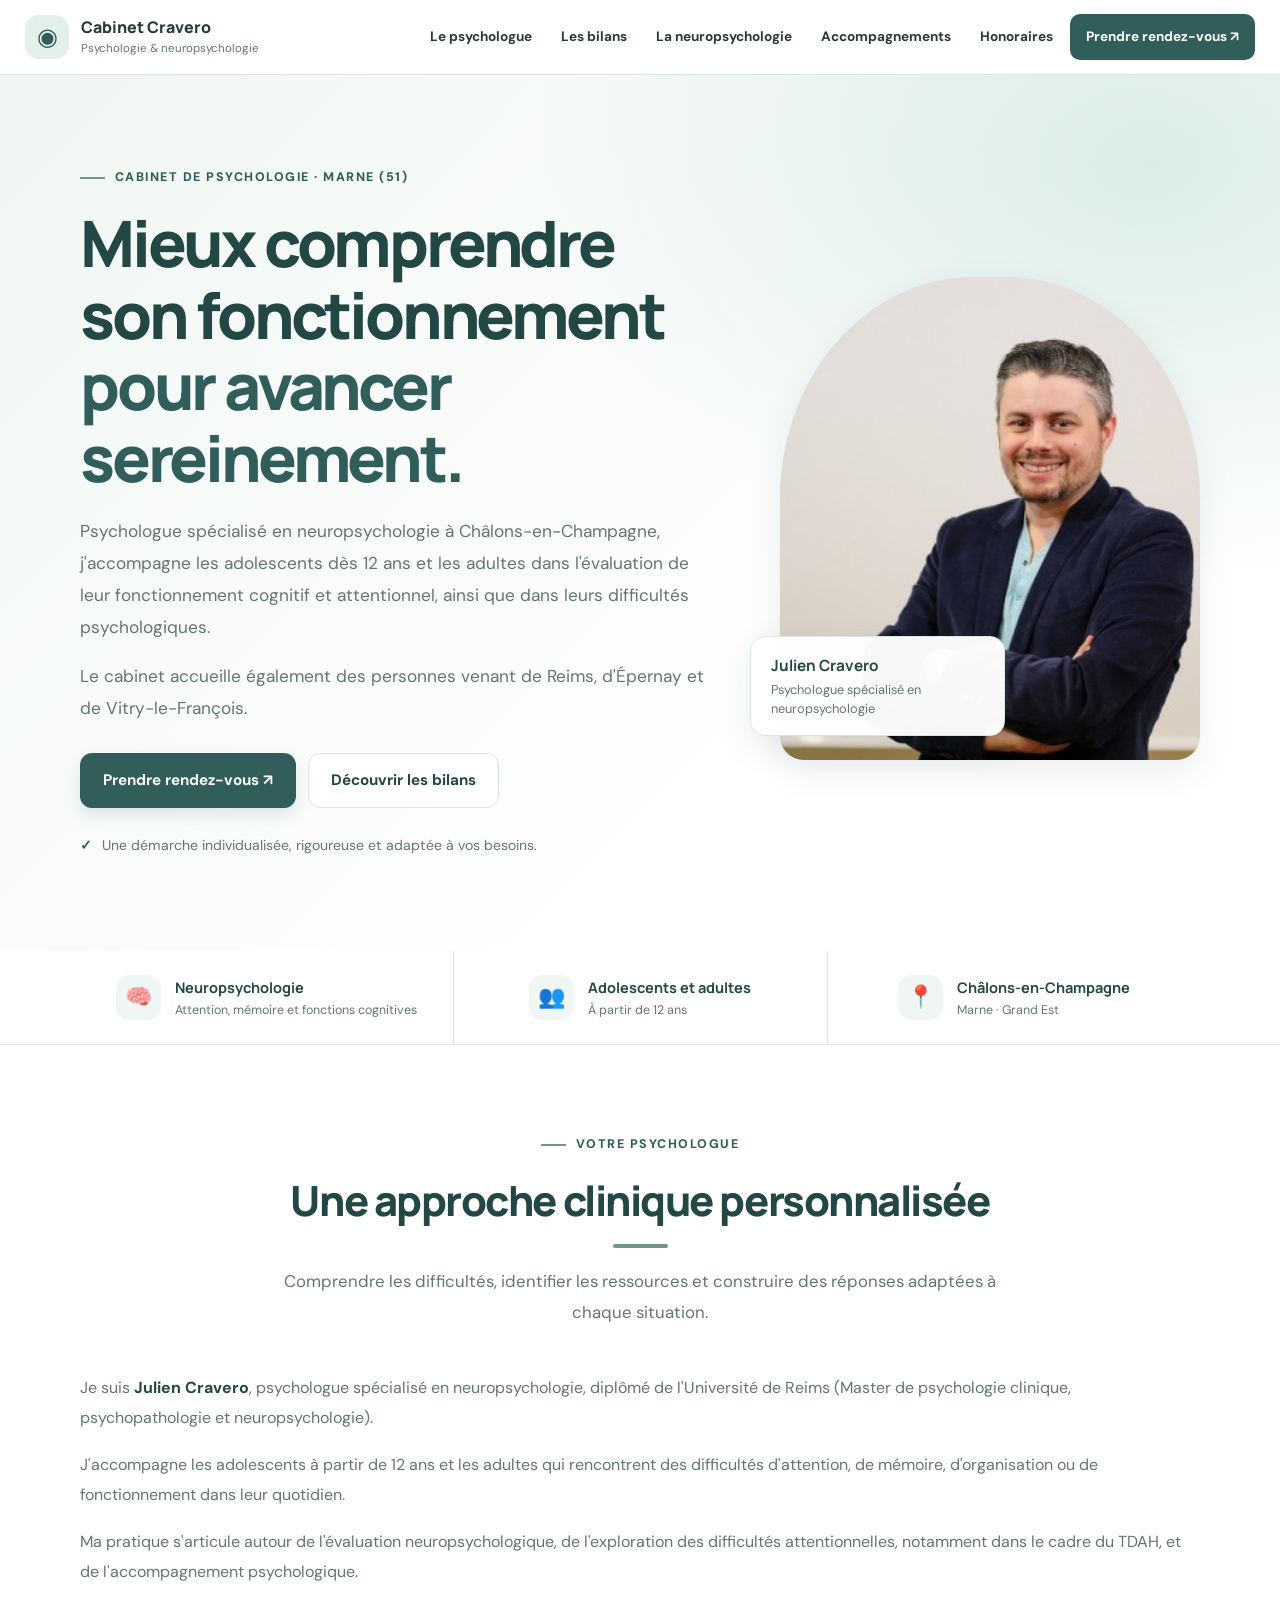
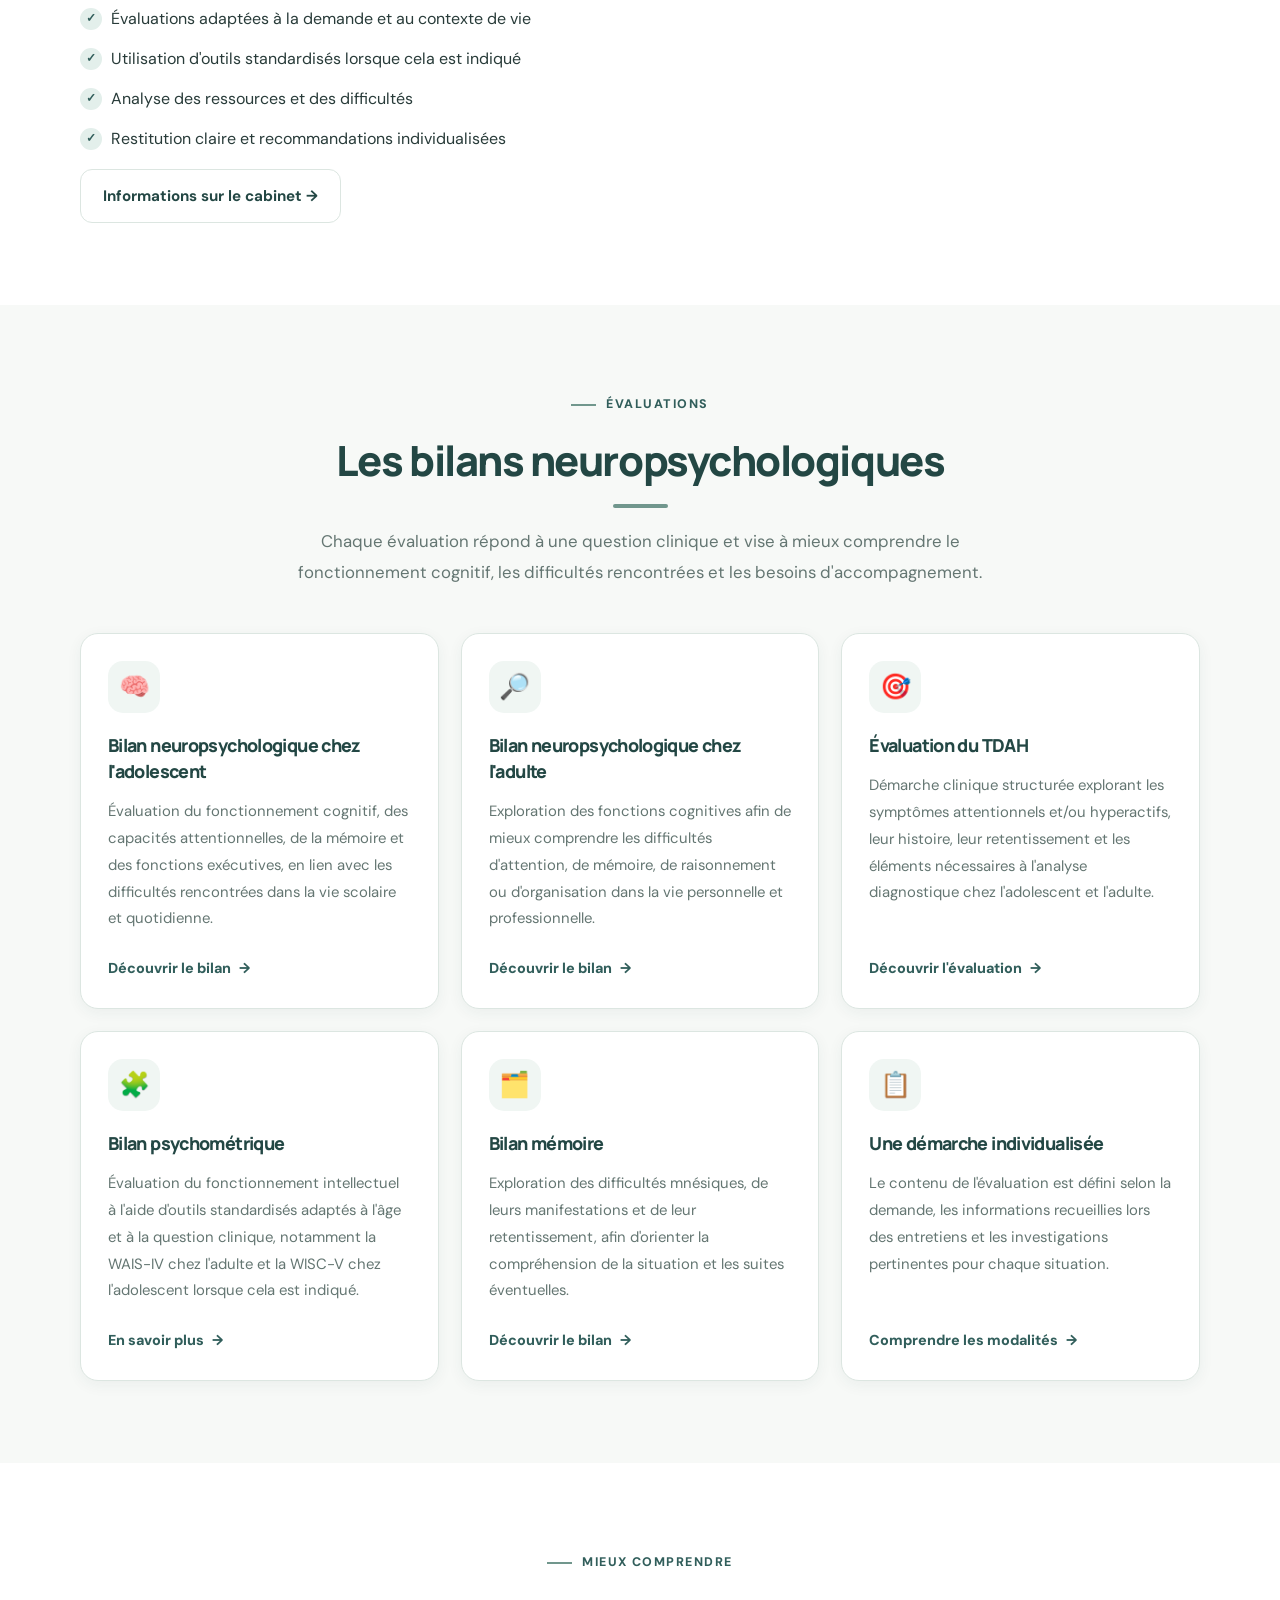
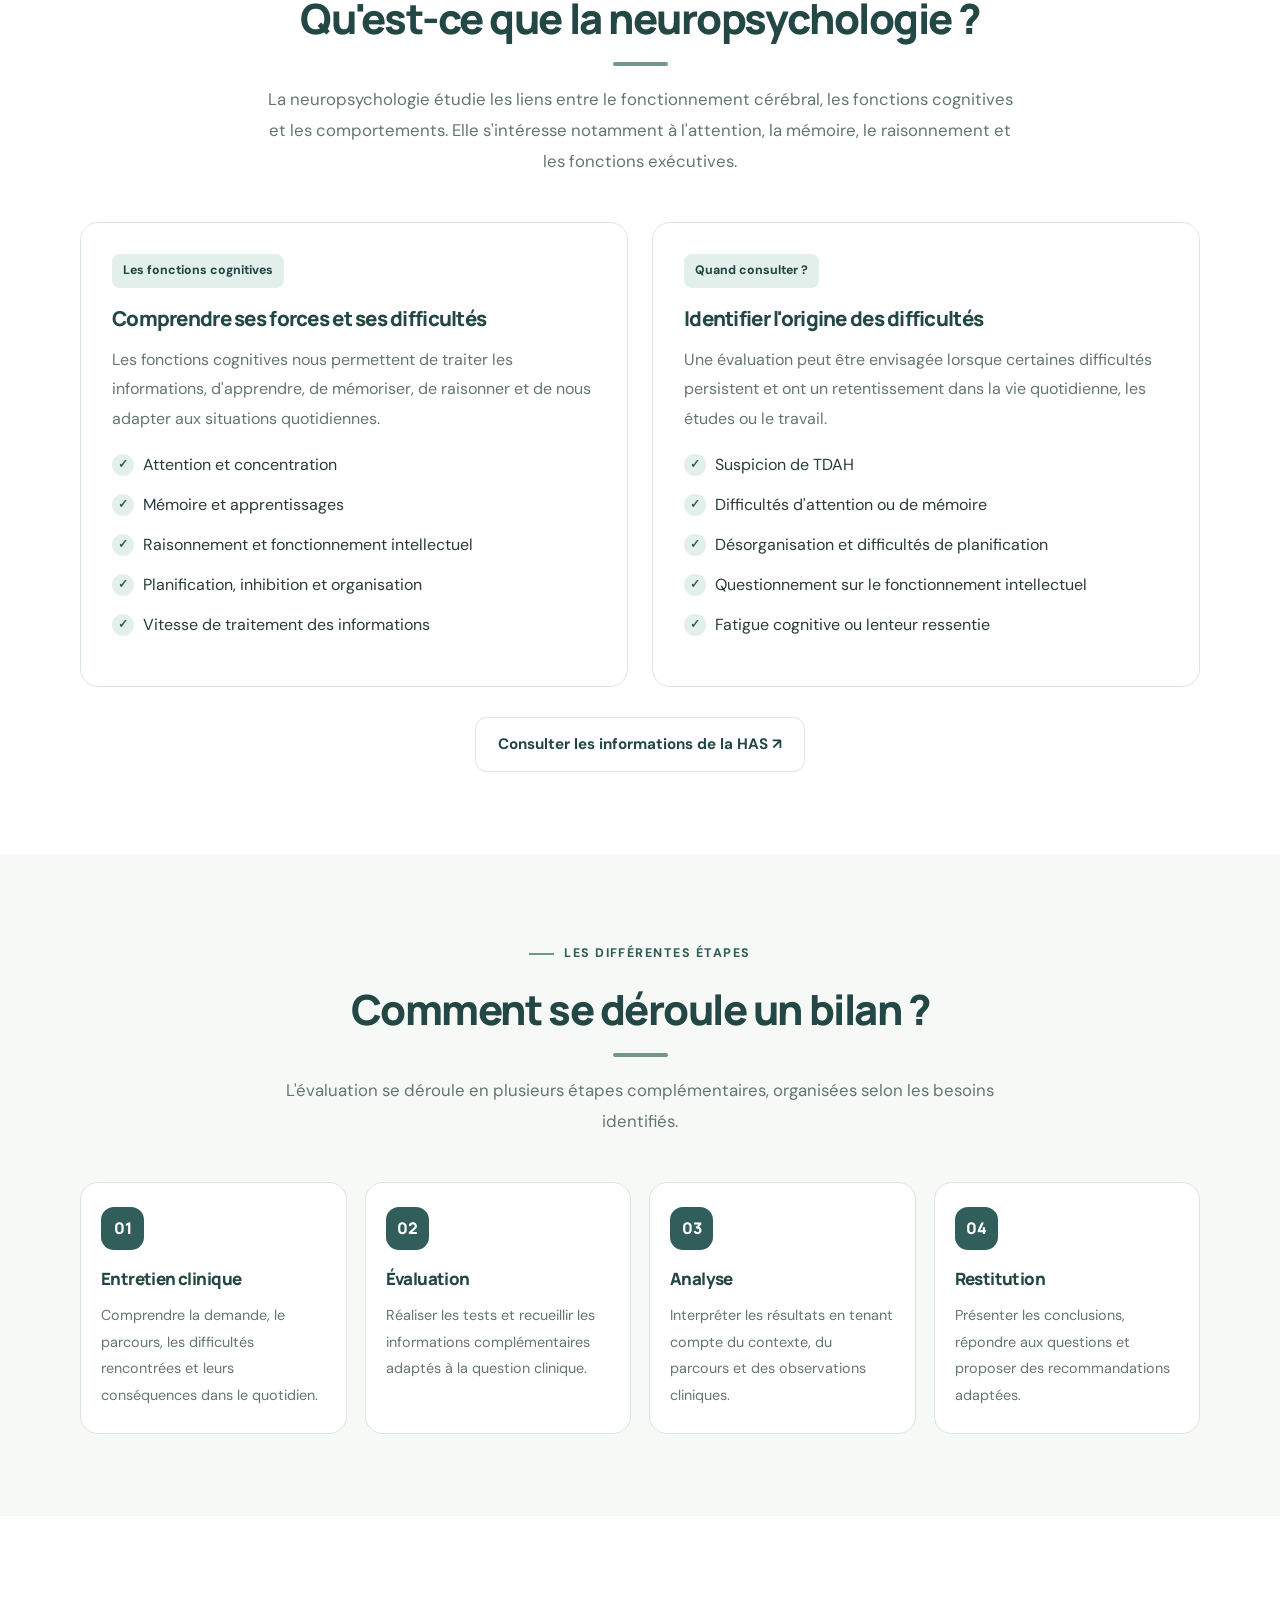
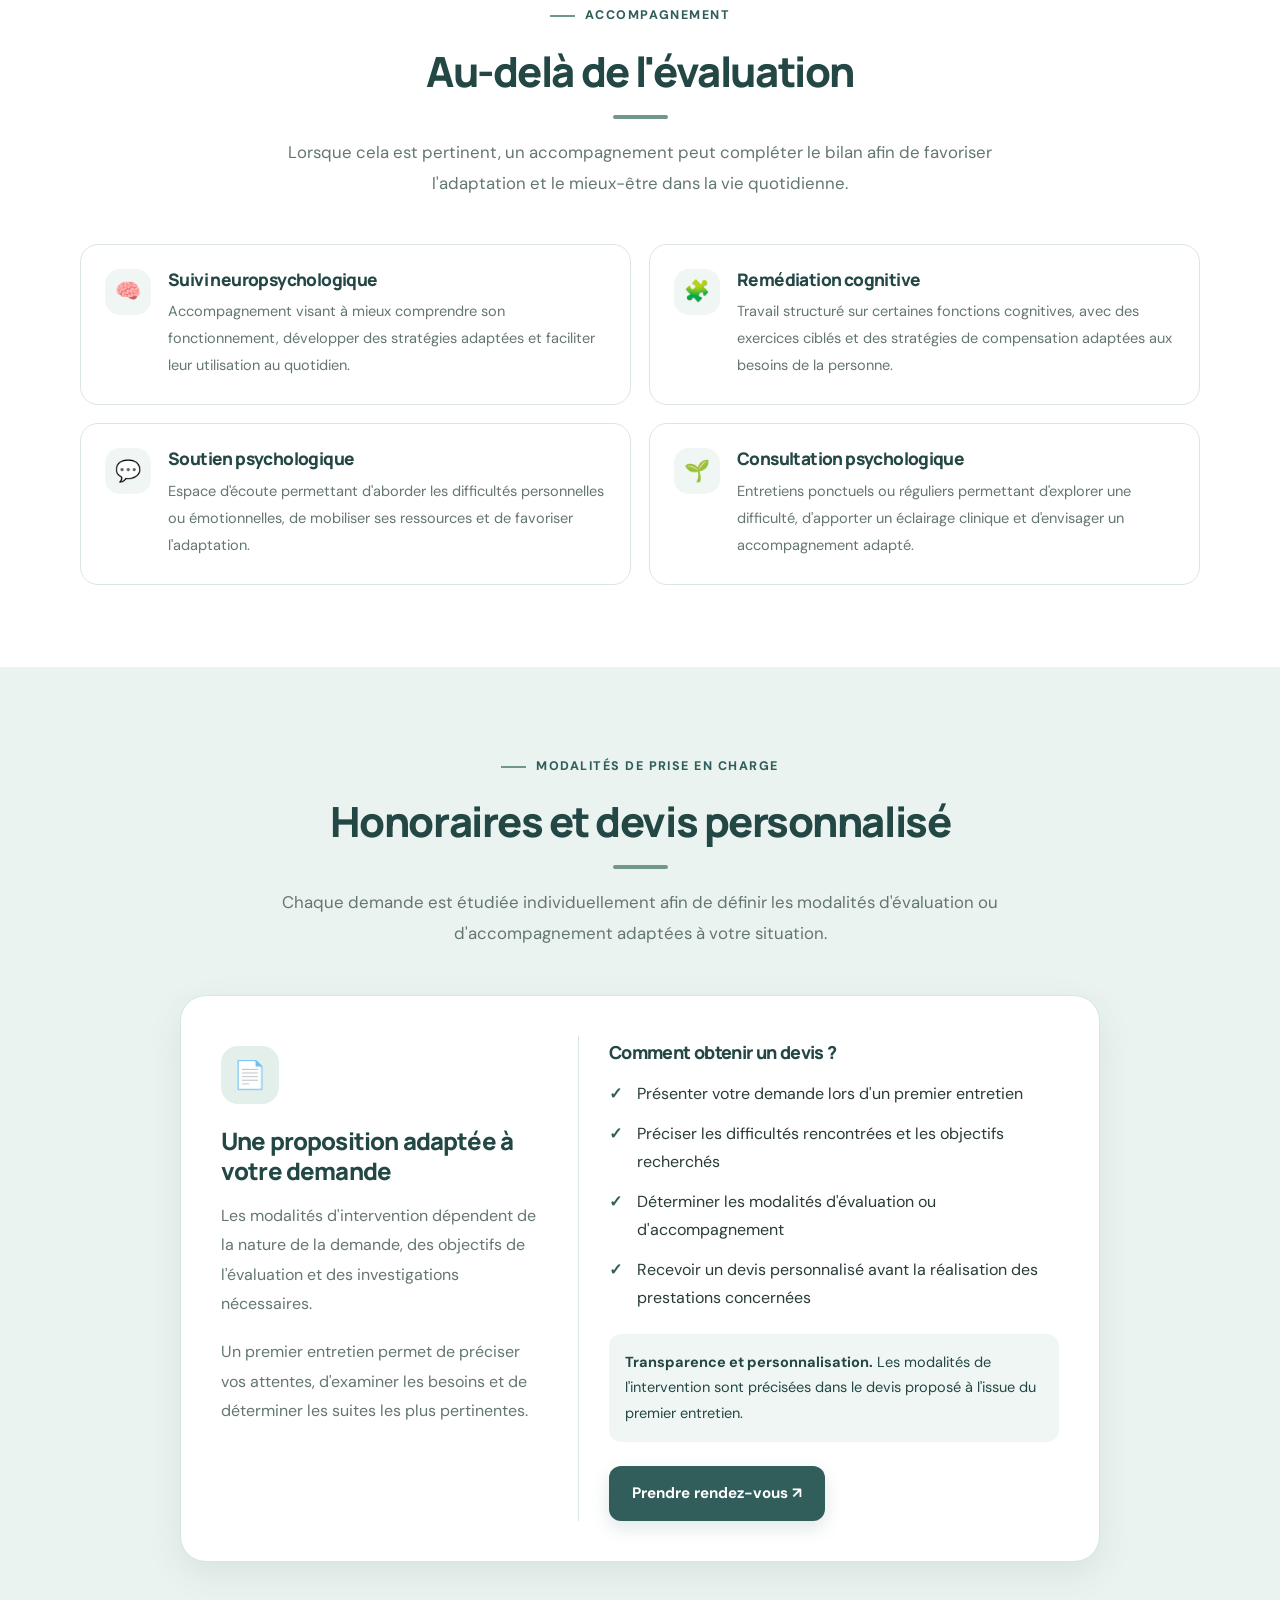
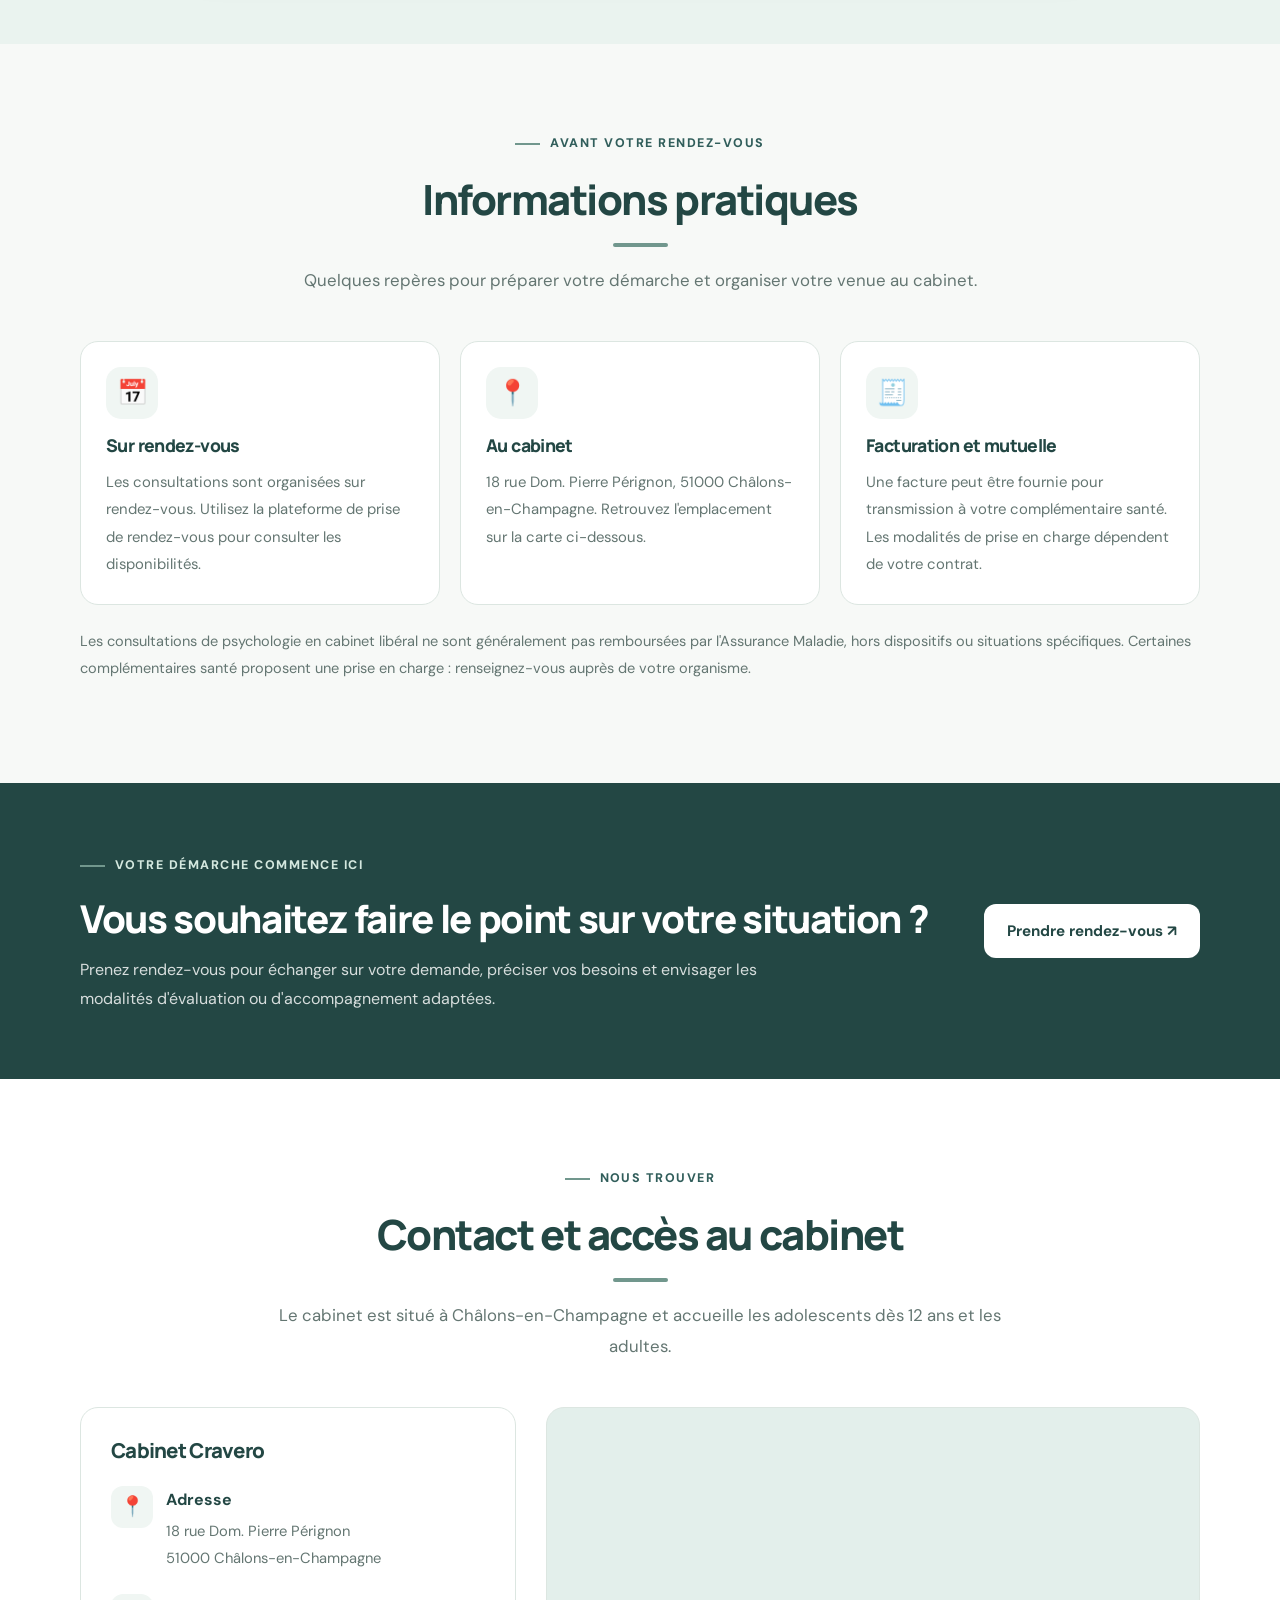
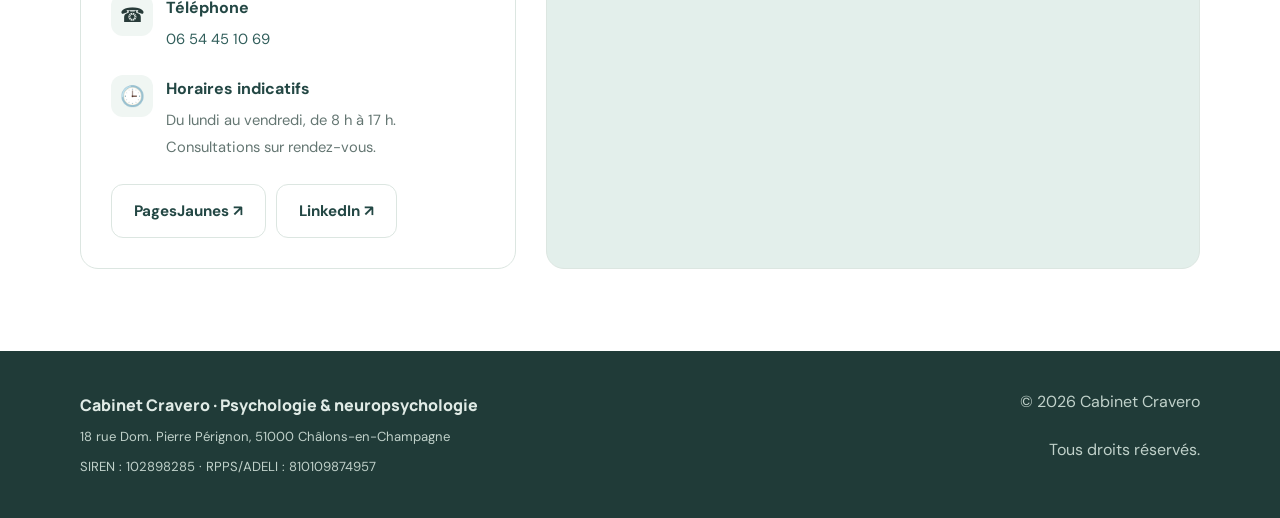
==== commit 47ba7fed: "Add files via upload" ====
--- a/index.html
+++ b/index.html
@@ -1476,6 +1476,24 @@
     transition-duration: .01ms !important;
   }
 }
+
+
+
+
+/* Masquer la photo de la section Présentation */
+#presentation .profile-image {
+  display: none;
+}
+
+/* Afficher le texte sur toute la largeur disponible */
+#presentation .profile-grid {
+  display: block;
+}
+
+#presentation .profile-copy {
+  width: 100%;
+  max-width: 100%;
+}
 </style>
 </head>
 
